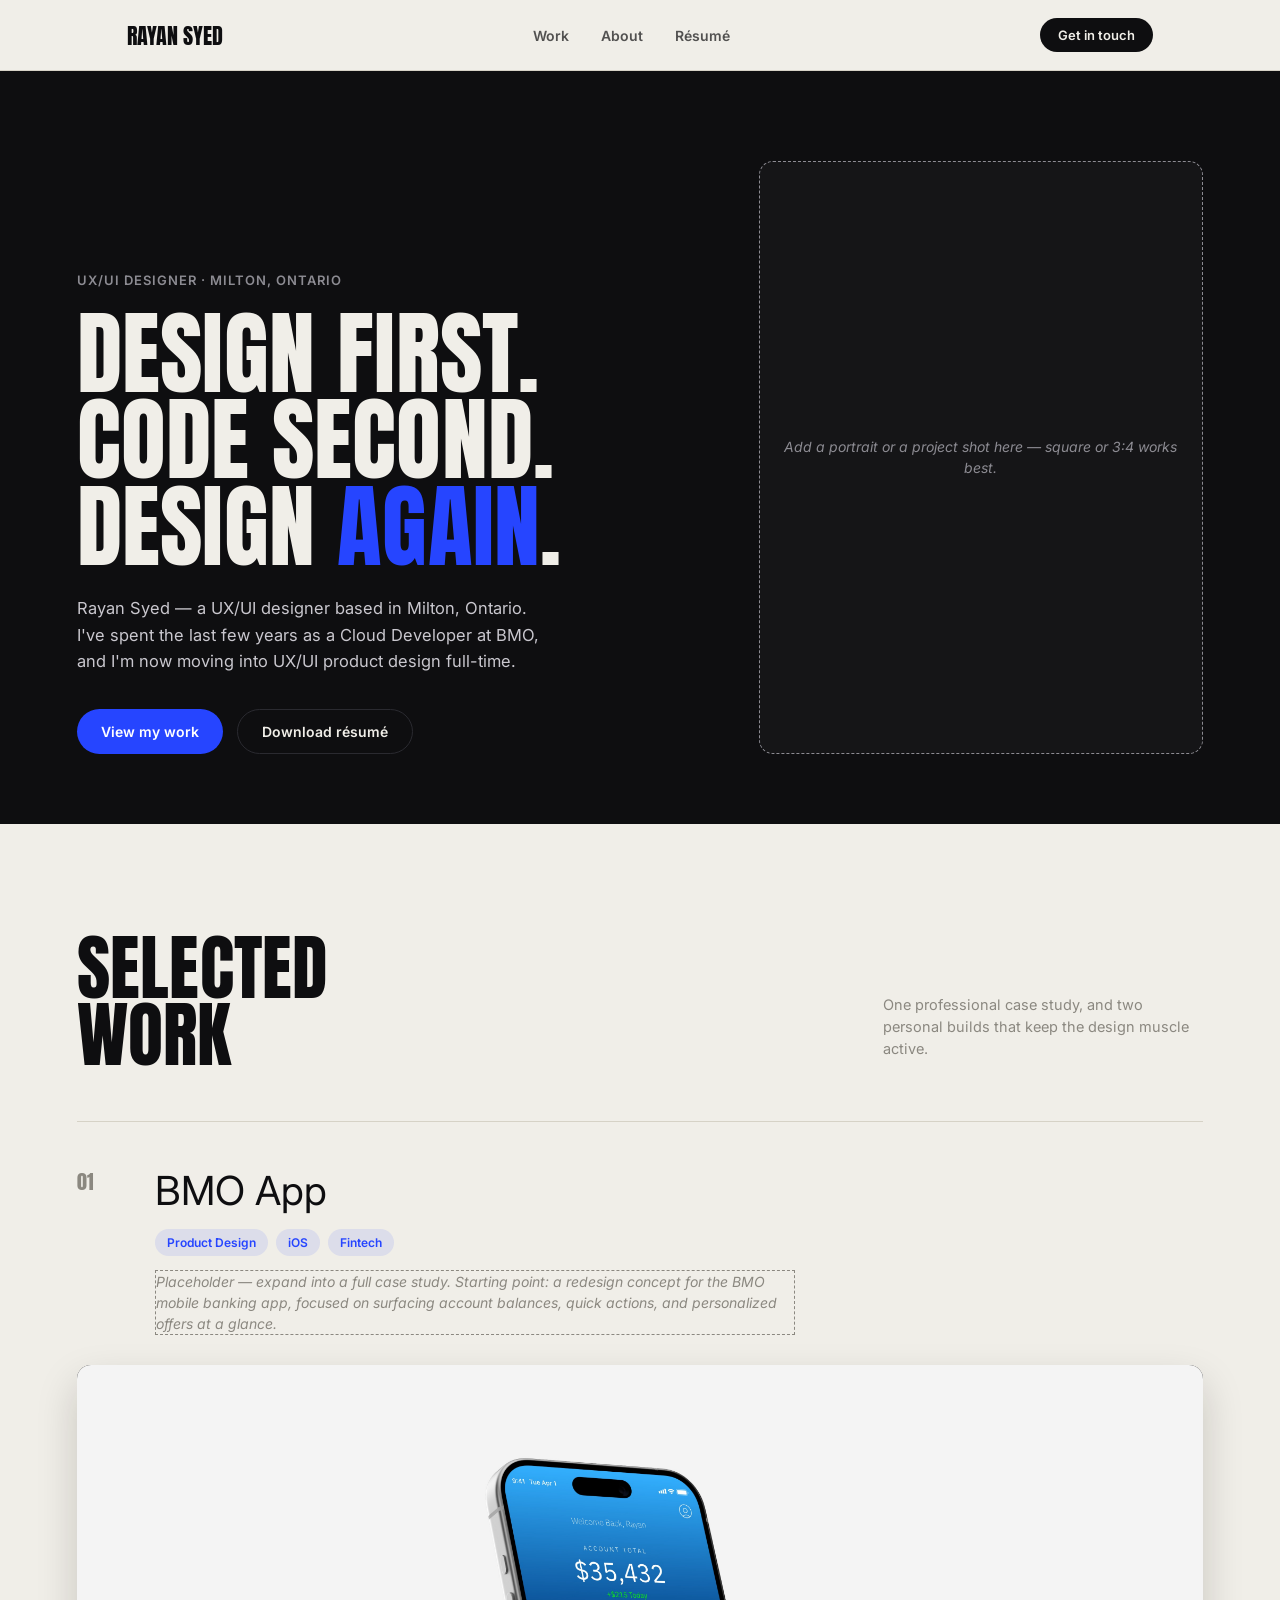
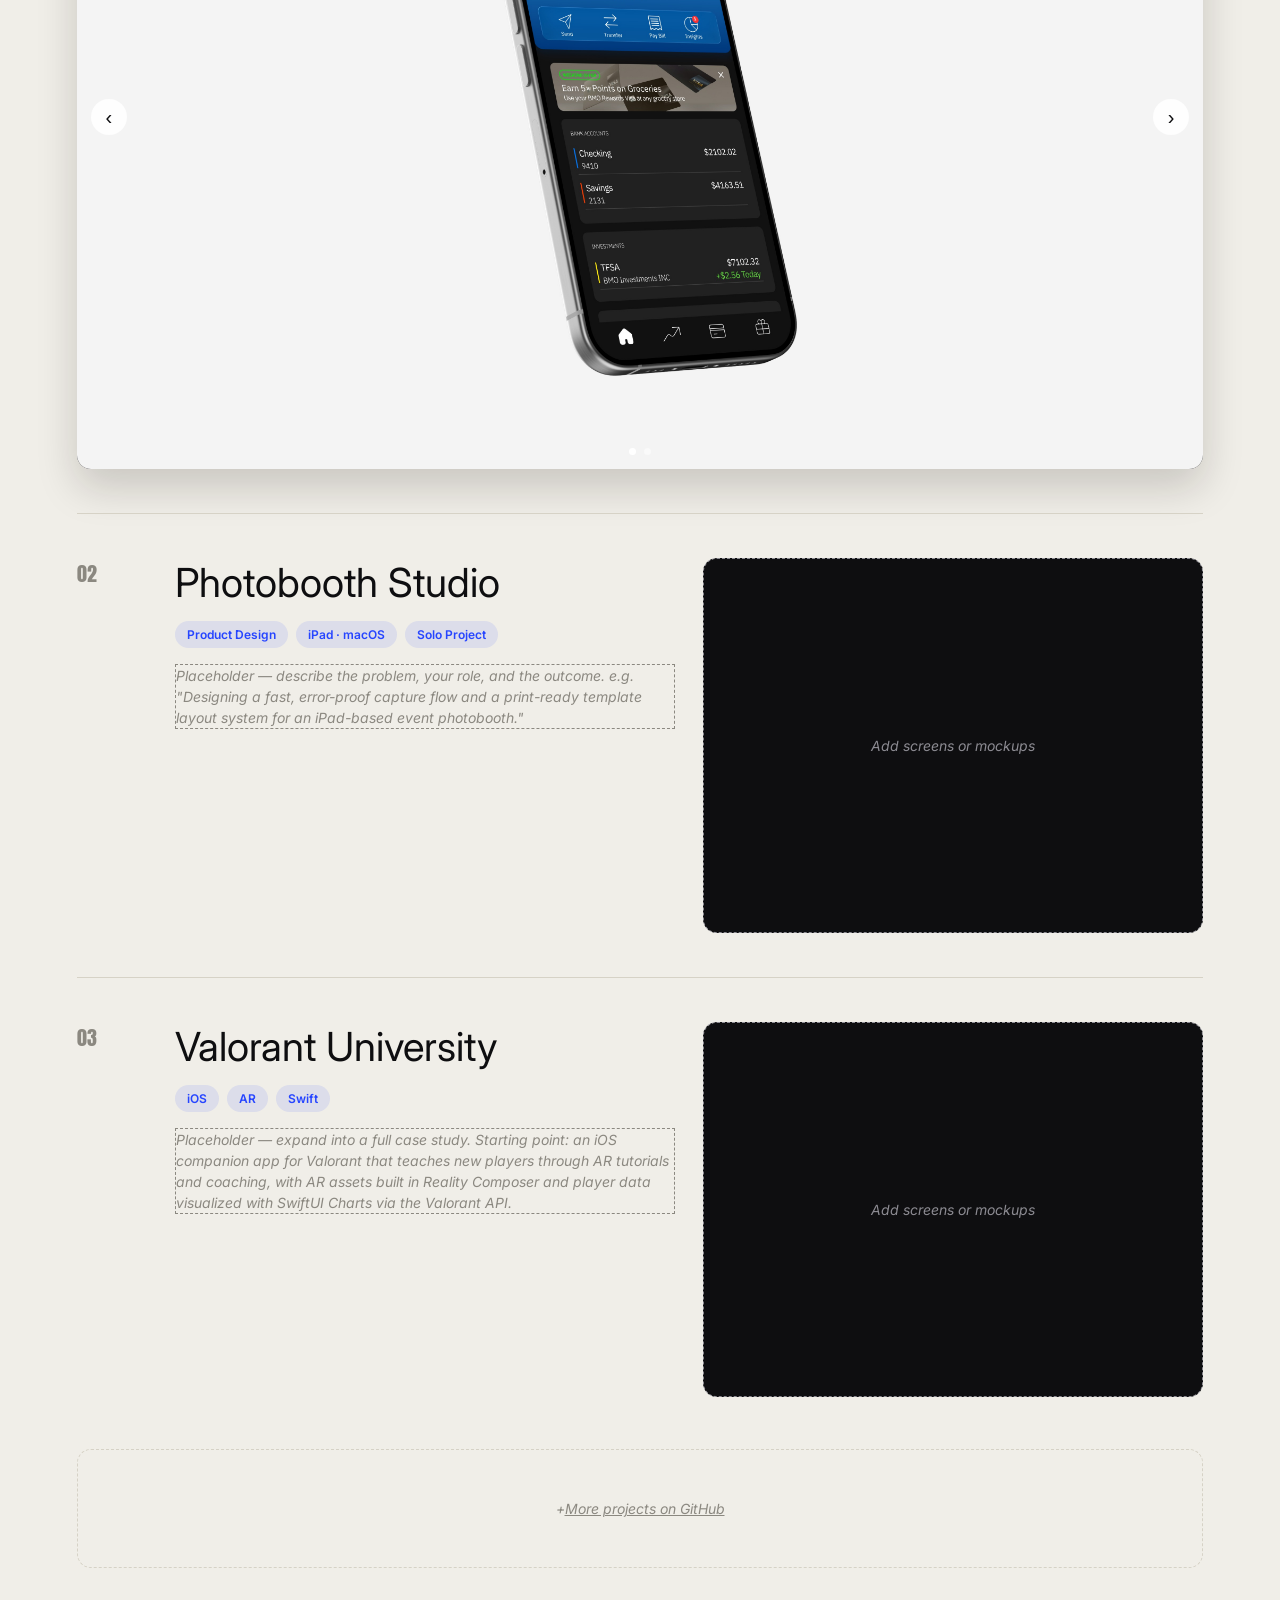
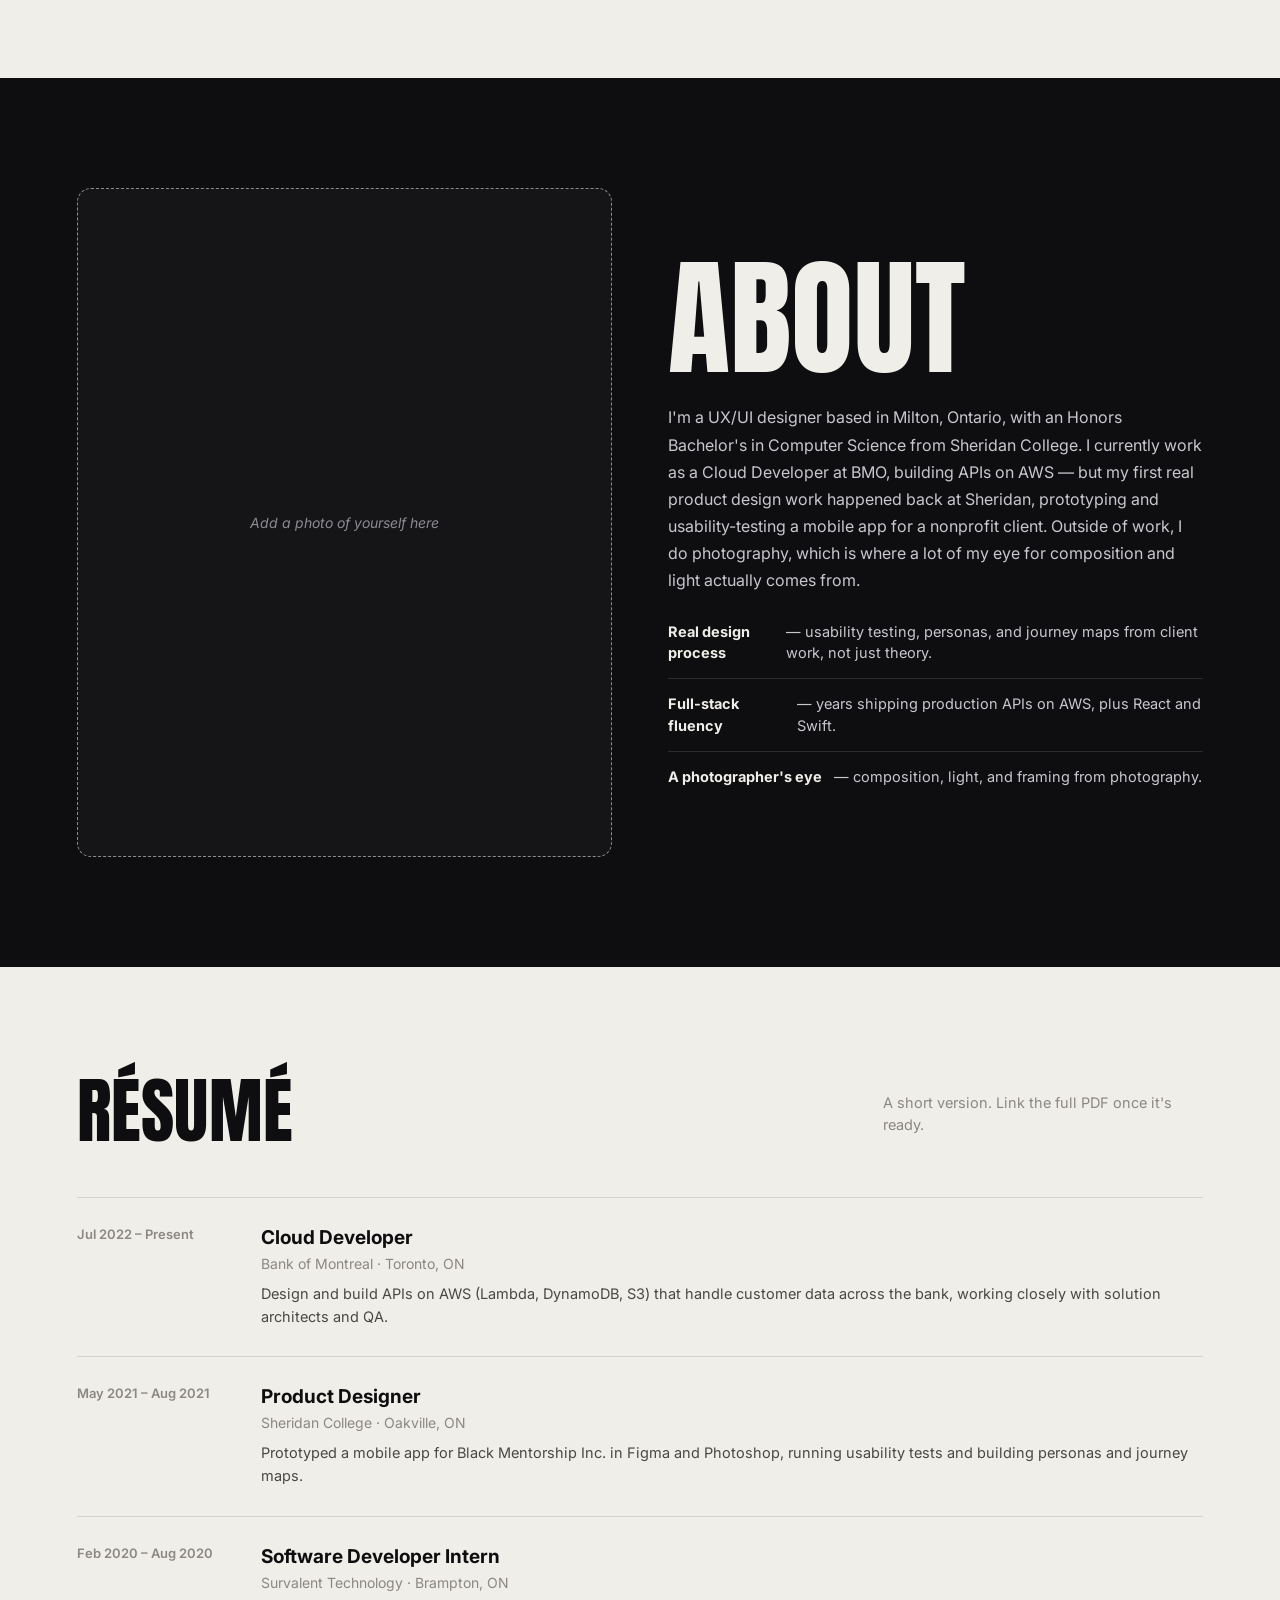
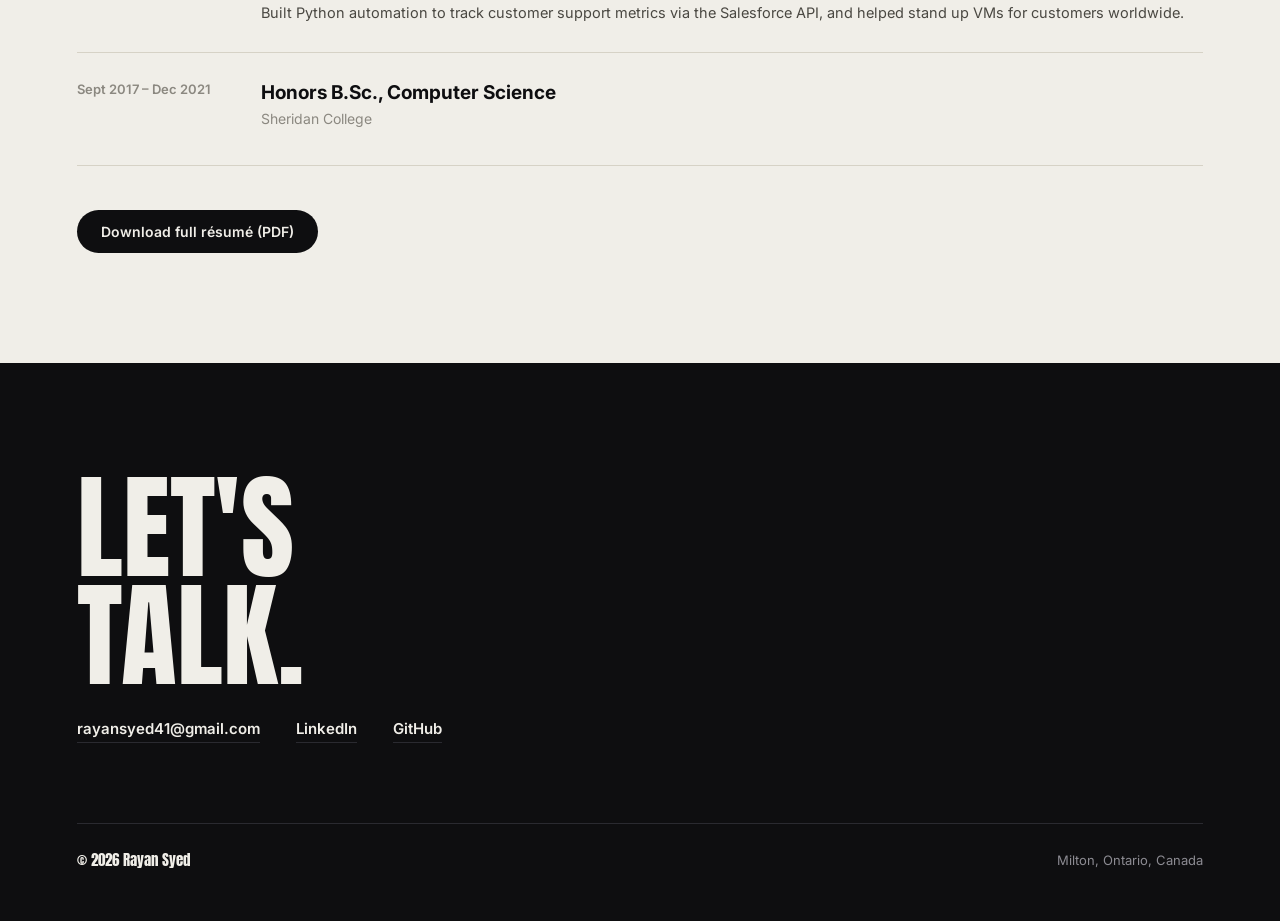
==== index.html @ cf5945e4 "Add files via upload" ====
<!DOCTYPE html>
<html lang="en">
<head>
<meta charset="UTF-8">
<meta name="viewport" content="width=device-width, initial-scale=1.0">
<title>Rayan Syed — UX/UI Designer</title>
<link rel="preconnect" href="https://fonts.googleapis.com">
<link rel="preconnect" href="https://fonts.gstatic.com" crossorigin>
<link href="https://fonts.googleapis.com/css2?family=Anton&family=Inter:wght@400;500;600;700&display=swap" rel="stylesheet">
<style>
  :root{
    --ink:#0E0E10;
    --paper:#F0EEE8;
    --paper-2:#E7E4DB;
    --accent:#2645FF;
    --accent-soft:rgba(38,69,255,0.10);
    --muted:#8B8880;
    --muted-on-ink:#8C8B92;
    --line:#D6D2C6;
    --line-on-ink:#2A2A30;
    --radius:14px;
  }
  *{box-sizing:border-box;}
  html{scroll-behavior:smooth;}
  body{
    margin:0;
    background:var(--paper);
    color:var(--ink);
    font-family:'Inter',-apple-system,'Segoe UI',sans-serif;
    -webkit-font-smoothing:antialiased;
  }
  h1,h2,h3{
    font-family:'Anton', 'Inter', sans-serif;
    font-weight:400;
    text-transform:uppercase;
    letter-spacing:0.2px;
    margin:0;
    line-height:0.94;
  }
  p{margin:0;}
  a{color:inherit;text-decoration:none;}
  section{padding:0 6vw;}
  .wrap{max-width:1180px;margin:0 auto;}

  /* ---------- placeholder styling ---------- */
  .ph{
    border:1.5px dashed var(--muted);
    color:var(--muted);
    font-style:italic;
    font-size:14px;
    line-height:1.5;
  }
  .ph-box{
    border-radius:8px;
    padding:16px 18px;
    background:rgba(0,0,0,0.02);
  }
  .on-ink.ph{border-color:var(--muted-on-ink);color:var(--muted-on-ink);}
  .on-ink.ph-box{background:rgba(255,255,255,0.03);}

  /* ---------- nav ---------- */
  header{
    position:sticky;top:0;z-index:50;
    background:rgba(240,238,232,0.86);
    backdrop-filter:blur(10px);
    border-bottom:1px solid var(--line);
  }
  nav{
    display:flex;align-items:center;justify-content:space-between;
    padding:18px 6vw;
    max-width:1180px;margin:0 auto;
  }
  .mark{font-family:'Anton',sans-serif;font-size:22px;text-transform:uppercase;}
  .nav-links{display:flex;gap:32px;align-items:center;font-size:14px;font-weight:600;}
  .nav-links a{opacity:0.7;transition:opacity .15s;}
  .nav-links a:hover{opacity:1;}
  .nav-cta{
    background:var(--ink);color:var(--paper);
    padding:9px 18px;border-radius:100px;
    font-size:13px;font-weight:600;
  }
  .burger{display:none;background:none;border:none;cursor:pointer;padding:4px;}
  .burger span{display:block;width:22px;height:2px;background:var(--ink);margin:5px 0;}

  /* ---------- hero ---------- */
  .hero{
    background:var(--ink);color:var(--paper);
    padding:90px 6vw 70px;
    position:relative;overflow:hidden;
  }
  .hero .wrap{display:grid;grid-template-columns:1.3fr 0.9fr;gap:40px;align-items:end;}
  .kicker{
    font-size:13px;font-weight:600;letter-spacing:1px;
    color:var(--muted-on-ink);margin-bottom:22px;
    font-family:'Inter',monospace;
  }
  .hero h1{
    font-size:clamp(44px, 7.2vw, 104px);
    color:var(--paper);
  }
  .hero h1 em{font-style:normal;color:var(--accent);}
  .hero-copy{
    max-width:480px;margin-top:26px;
    font-size:16.5px;line-height:1.6;color:#C9C7CE;
  }
  .hero-actions{display:flex;gap:14px;margin-top:34px;flex-wrap:wrap;}
  .btn{
    padding:13px 24px;border-radius:100px;font-size:14px;font-weight:600;
    display:inline-flex;align-items:center;gap:8px;
  }
  .btn-primary{background:var(--accent);color:#fff;}
  .btn-ghost{border:1px solid var(--line-on-ink);color:var(--paper);}
  .hero-visual{
    aspect-ratio:3/4;
    border-radius:var(--radius);
    transform:rotate(3deg);
    display:flex;align-items:center;justify-content:center;
    text-align:center;padding:24px;
  }

  /* ---------- section titles ---------- */
  .section-head{
    display:flex;justify-content:space-between;align-items:flex-end;
    gap:24px;margin-bottom:52px;flex-wrap:wrap;
  }
  .section-head h2{font-size:clamp(38px,6vw,72px);}
  .section-head p{max-width:320px;font-size:14.5px;color:var(--muted);line-height:1.55;padding-bottom:8px;}

  /* ---------- work ---------- */
  .work{padding-top:110px;padding-bottom:110px;}
  .project{
    display:grid;grid-template-columns:70px 1fr 1fr;gap:28px;
    padding:44px 0;border-top:1px solid var(--line);
  }
  .project:last-of-type{border-bottom:1px solid var(--line);}
  .project-num{font-family:'Anton',sans-serif;font-size:20px;color:var(--muted);}
  .project-title{font-size:clamp(26px,3.4vw,40px);margin-bottom:14px;}
  .project-desc{font-size:14.5px;line-height:1.6;color:#4A4842;margin-bottom:16px;}
  .tags{display:flex;gap:8px;flex-wrap:wrap;}
  .tag{
    font-size:12px;font-weight:600;padding:6px 12px;border-radius:100px;
    background:var(--accent-soft);color:var(--accent);
  }
  .project-visual{
    border-radius:var(--radius);aspect-ratio:4/3;
    display:flex;align-items:center;justify-content:center;text-align:center;padding:20px;
  }
  .ghost-project{
    display:flex;align-items:center;justify-content:center;
    border:1.5px dashed var(--line);border-radius:var(--radius);
    padding:50px 20px;margin-top:8px;color:var(--muted);font-size:14px;font-style:italic;
  }
  .project-featured{
    padding:44px 0;border-top:1px solid var(--line);
  }
  .project-featured .project-head{
    display:flex;gap:28px;align-items:flex-start;margin-bottom:30px;
  }
  .project-featured .project-num{width:50px;flex-shrink:0;}
  .carousel{
    position:relative;border-radius:var(--radius);overflow:hidden;
    aspect-ratio:16/10;background:var(--ink);
    box-shadow:0 18px 40px rgba(20,18,10,0.18);
  }
  .carousel-track{display:flex;height:100%;transition:transform .45s ease;}
  .carousel-track img{width:100%;height:100%;object-fit:cover;flex-shrink:0;display:block;}
  .carousel-btn{
    position:absolute;top:50%;transform:translateY(-50%);
    width:36px;height:36px;border-radius:50%;border:none;
    background:rgba(255,255,255,0.88);color:var(--ink);
    font-size:20px;line-height:1;cursor:pointer;
    display:flex;align-items:center;justify-content:center;
    transition:background .15s;
  }
  .carousel-btn:hover{background:#fff;}
  .carousel-btn.prev{left:14px;}
  .carousel-btn.next{right:14px;}
  .carousel-dots{
    position:absolute;bottom:14px;left:0;right:0;
    display:flex;justify-content:center;gap:8px;
  }
  .dot{width:7px;height:7px;border-radius:50%;background:rgba(255,255,255,0.5);border:none;padding:0;cursor:pointer;}
  .dot.active{background:#fff;}

  /* ---------- about ---------- */
  .about{background:var(--ink);color:var(--paper);padding:110px 6vw;}
  .about .wrap{display:grid;grid-template-columns:1fr 1fr;gap:56px;align-items:center;}
  .about h2{font-size:clamp(56px,10vw,150px);color:var(--paper);margin-bottom:26px;}
  .about-copy{font-size:16px;line-height:1.7;color:#C9C7CE;margin-bottom:26px;}
  .about-photo{
    aspect-ratio:4/5;border-radius:var(--radius);
    transform:rotate(-3deg);
    display:flex;align-items:center;justify-content:center;text-align:center;padding:24px;
  }
  .brings{list-style:none;margin:0;padding:0;display:flex;flex-direction:column;gap:14px;}
  .brings li{
    display:flex;gap:12px;font-size:14.5px;color:#C9C7CE;line-height:1.5;
    border-top:1px solid var(--line-on-ink);padding-top:14px;
  }
  .brings li:first-child{border-top:none;padding-top:0;}
  .brings b{color:var(--paper);}

  /* ---------- resume ---------- */
  .resume{padding-top:110px;padding-bottom:110px;}
  .timeline{display:flex;flex-direction:column;}
  .t-row{
    display:grid;grid-template-columns:160px 1fr;gap:24px;
    padding:28px 0;border-top:1px solid var(--line);
  }
  .t-row:last-child{border-bottom:1px solid var(--line);}
  .t-date{font-size:13px;font-weight:600;color:var(--muted);font-family:'Inter',monospace;}
  .t-role{font-size:19px;font-weight:700;margin-bottom:6px;}
  .t-org{font-size:14px;color:var(--muted);margin-bottom:10px;}
  .resume-actions{margin-top:44px;}

  /* ---------- contact / footer ---------- */
  .contact{background:var(--ink);color:var(--paper);padding:110px 6vw 50px;}
  .contact h2{
    font-size:clamp(46px,9vw,130px);color:var(--paper);margin-bottom:30px;
  }
  .contact-links{display:flex;gap:36px;flex-wrap:wrap;margin-bottom:80px;}
  .contact-links a{
    font-size:15px;font-weight:600;color:var(--paper);
    border-bottom:1px solid var(--line-on-ink);padding-bottom:4px;
  }
  .foot-row{
    display:flex;justify-content:space-between;align-items:center;
    border-top:1px solid var(--line-on-ink);padding-top:24px;
    font-size:13px;color:var(--muted-on-ink);flex-wrap:wrap;gap:10px;
  }
  .stamp{font-family:'Anton',sans-serif;font-size:15px;color:var(--paper);}

  /* ---------- reveal ---------- */
  .reveal{opacity:0;transform:translateY(18px);transition:opacity .6s ease, transform .6s ease;}
  .reveal.in{opacity:1;transform:translateY(0);}

  @media (max-width:860px){
    .nav-links{display:none;}
    .burger{display:block;}
    .hero .wrap, .about .wrap{grid-template-columns:1fr;}
    .hero-visual, .about-photo{order:-1;transform:rotate(0);margin-bottom:10px;}
    .project{grid-template-columns:1fr;}
    .project-num{order:-1;}
    .project-visual{order:-1;}
    .project-featured .project-head{flex-direction:column;gap:12px;}
    .t-row{grid-template-columns:1fr;gap:6px;}
  }
</style>
</head>
<body>

<header>
  <nav>
    <div class="mark">Rayan Syed</div>
    <div class="nav-links">
      <a href="#work">Work</a>
      <a href="#about">About</a>
      <a href="#resume">Résumé</a>
    </div>
    <a href="#contact" class="nav-cta">Get in touch</a>
    <button class="burger" aria-label="Menu"><span></span><span></span><span></span></button>
  </nav>
</header>

<section class="hero">
  <div class="wrap">
    <div>
      <div class="kicker">UX/UI DESIGNER · MILTON, ONTARIO</div>
      <h1 class="reveal">DESIGN FIRST.<br>CODE SECOND.<br>DESIGN <em>AGAIN</em>.</h1>
      <p class="hero-copy reveal">Rayan Syed — a UX/UI designer based in Milton, Ontario. I've spent the last few years as a Cloud Developer at BMO, and I'm now moving into UX/UI product design full-time.</p>
      <div class="hero-actions reveal">
        <a href="#work" class="btn btn-primary">View my work</a>
        <a href="resume.pdf" class="btn btn-ghost">Download résumé</a>
      </div>
    </div>
    <div class="hero-visual ph on-ink ph-box reveal">Add a portrait or a project shot here — square or 3:4 works best.</div>
  </div>
</section>

<section class="work" id="work">
  <div class="wrap">
    <div class="section-head reveal">
      <h2>Selected<br>work</h2>
      <p>One professional case study, and two personal builds that keep the design muscle active.</p>
    </div>

    <div class="project-featured reveal">
      <div class="project-head">
        <div class="project-num">01</div>
        <div>
          <div class="project-title">BMO App</div>
          <div class="tags" style="margin-bottom:14px;">
            <span class="tag">Product Design</span><span class="tag">iOS</span><span class="tag">Fintech</span>
          </div>
          <p class="ph" style="max-width:640px;">Placeholder — expand into a full case study. Starting point: a redesign concept for the BMO mobile banking app, focused on surfacing account balances, quick actions, and personalized offers at a glance.</p>
        </div>
      </div>
      <div class="carousel">
        <div class="carousel-track">
          <img src="[data-uri]" alt="BMO app home screen mockup showing account total and quick actions">
          <img src="[data-uri]" alt="Close-up of the BMO app welcome and account total screen">
        </div>
        <button class="carousel-btn prev" aria-label="Previous slide">&#8249;</button>
        <button class="carousel-btn next" aria-label="Next slide">&#8250;</button>
        <div class="carousel-dots">
          <button class="dot active" aria-label="Slide 1"></button>
          <button class="dot" aria-label="Slide 2"></button>
        </div>
      </div>
    </div>

    <div class="project reveal">
      <div class="project-num">02</div>
      <div>
        <div class="project-title">Photobooth Studio</div>
        <div class="tags" style="margin-bottom:16px;">
          <span class="tag">Product Design</span><span class="tag">iPad · macOS</span><span class="tag">Solo Project</span>
        </div>
        <p class="ph">Placeholder — describe the problem, your role, and the outcome. e.g. "Designing a fast, error-proof capture flow and a print-ready template layout system for an iPad-based event photobooth."</p>
      </div>
      <div class="project-visual ph on-ink" style="background:var(--ink);color:var(--muted-on-ink);">Add screens or mockups</div>
    </div>

    <div class="project reveal">
      <div class="project-num">03</div>
      <div>
        <div class="project-title">Valorant University</div>
        <div class="tags" style="margin-bottom:16px;">
          <span class="tag">iOS</span><span class="tag">AR</span><span class="tag">Swift</span>
        </div>
        <p class="ph">Placeholder — expand into a full case study. Starting point: an iOS companion app for Valorant that teaches new players through AR tutorials and coaching, with AR assets built in Reality Composer and player data visualized with SwiftUI Charts via the Valorant API.</p>
      </div>
      <div class="project-visual ph on-ink" style="background:var(--ink);color:var(--muted-on-ink);">Add screens or mockups</div>
    </div>

    <div class="ghost-project reveal">+ <a href="https://github.com/rayansyed" style="color:inherit;text-decoration:underline;">More projects on GitHub</a></div>
  </div>
</section>

<section class="about" id="about">
  <div class="wrap">
    <div class="about-photo ph on-ink ph-box reveal">Add a photo of yourself here</div>
    <div class="reveal">
      <h2>About</h2>
      <p class="about-copy">I'm a UX/UI designer based in Milton, Ontario, with an Honors Bachelor's in Computer Science from Sheridan College. I currently work as a Cloud Developer at BMO, building APIs on AWS — but my first real product design work happened back at Sheridan, prototyping and usability-testing a mobile app for a nonprofit client. Outside of work, I do photography, which is where a lot of my eye for composition and light actually comes from.</p>
      <ul class="brings">
        <li><b>Real design process</b> — usability testing, personas, and journey maps from client work, not just theory.</li>
        <li><b>Full-stack fluency</b> — years shipping production APIs on AWS, plus React and Swift.</li>
        <li><b>A photographer's eye</b> — composition, light, and framing from photography.</li>
      </ul>
    </div>
  </div>
</section>

<section class="resume" id="resume">
  <div class="wrap">
    <div class="section-head reveal">
      <h2>Résumé</h2>
      <p>A short version. Link the full PDF once it's ready.</p>
    </div>
    <div class="timeline">
      <div class="t-row reveal">
        <div class="t-date">Jul 2022 – Present</div>
        <div>
          <div class="t-role">Cloud Developer</div>
          <div class="t-org">Bank of Montreal · Toronto, ON</div>
          <p style="font-size:14.5px;line-height:1.6;color:#4A4842;">Design and build APIs on AWS (Lambda, DynamoDB, S3) that handle customer data across the bank, working closely with solution architects and QA.</p>
        </div>
      </div>
      <div class="t-row reveal">
        <div class="t-date">May 2021 – Aug 2021</div>
        <div>
          <div class="t-role">Product Designer</div>
          <div class="t-org">Sheridan College · Oakville, ON</div>
          <p style="font-size:14.5px;line-height:1.6;color:#4A4842;">Prototyped a mobile app for Black Mentorship Inc. in Figma and Photoshop, running usability tests and building personas and journey maps.</p>
        </div>
      </div>
      <div class="t-row reveal">
        <div class="t-date">Feb 2020 – Aug 2020</div>
        <div>
          <div class="t-role">Software Developer Intern</div>
          <div class="t-org">Survalent Technology · Brampton, ON</div>
          <p style="font-size:14.5px;line-height:1.6;color:#4A4842;">Built Python automation to track customer support metrics via the Salesforce API, and helped stand up VMs for customers worldwide.</p>
        </div>
      </div>
      <div class="t-row reveal">
        <div class="t-date">Sept 2017 – Dec 2021</div>
        <div>
          <div class="t-role">Honors B.Sc., Computer Science</div>
          <div class="t-org">Sheridan College</div>
        </div>
      </div>
    </div>
    <div class="resume-actions reveal">
      <a href="#" class="btn btn-primary" style="background:var(--ink);color:var(--paper);">Download full résumé (PDF)</a>
    </div>
  </div>
</section>

<section class="contact" id="contact">
  <div class="wrap">
    <h2 class="reveal">Let's<br>talk.</h2>
    <div class="contact-links reveal">
      <a href="mailto:rayansyed41@gmail.com">rayansyed41@gmail.com</a>
      <a href="https://www.linkedin.com/in/rayansyed">LinkedIn</a>
      <a href="https://github.com/rayansyed">GitHub</a>
    </div>
    <div class="foot-row">
      <div class="stamp">© 2026 Rayan Syed</div>
      <div>Milton, Ontario, Canada</div>
    </div>
  </div>
</section>

<script>
  const burger = document.querySelector('.burger');
  const navLinks = document.querySelector('.nav-links');
  burger.addEventListener('click', () => {
    const open = navLinks.style.display === 'flex';
    navLinks.style.display = open ? 'none' : 'flex';
    navLinks.style.cssText += open ? '' : 'position:absolute;top:64px;left:0;right:0;background:var(--paper);flex-direction:column;padding:20px 6vw;border-bottom:1px solid var(--line);';
  });

  const io = new IntersectionObserver((entries) => {
    entries.forEach(e => { if (e.isIntersecting) e.target.classList.add('in'); });
  }, { threshold: 0.12 });
  document.querySelectorAll('.reveal').forEach(el => io.observe(el));

  document.querySelectorAll('.carousel').forEach((carousel) => {
    const track = carousel.querySelector('.carousel-track');
    const slides = carousel.querySelectorAll('.carousel-track img');
    const dots = carousel.querySelectorAll('.dot');
    let index = 0;
    const go = (i) => {
      index = (i + slides.length) % slides.length;
      track.style.transform = `translateX(-${index * 100}%)`;
      dots.forEach((d, di) => d.classList.toggle('active', di === index));
    };
    carousel.querySelector('.prev').addEventListener('click', () => go(index - 1));
    carousel.querySelector('.next').addEventListener('click', () => go(index + 1));
    dots.forEach((d, di) => d.addEventListener('click', () => go(di)));
  });
</script>

</body>
</html>
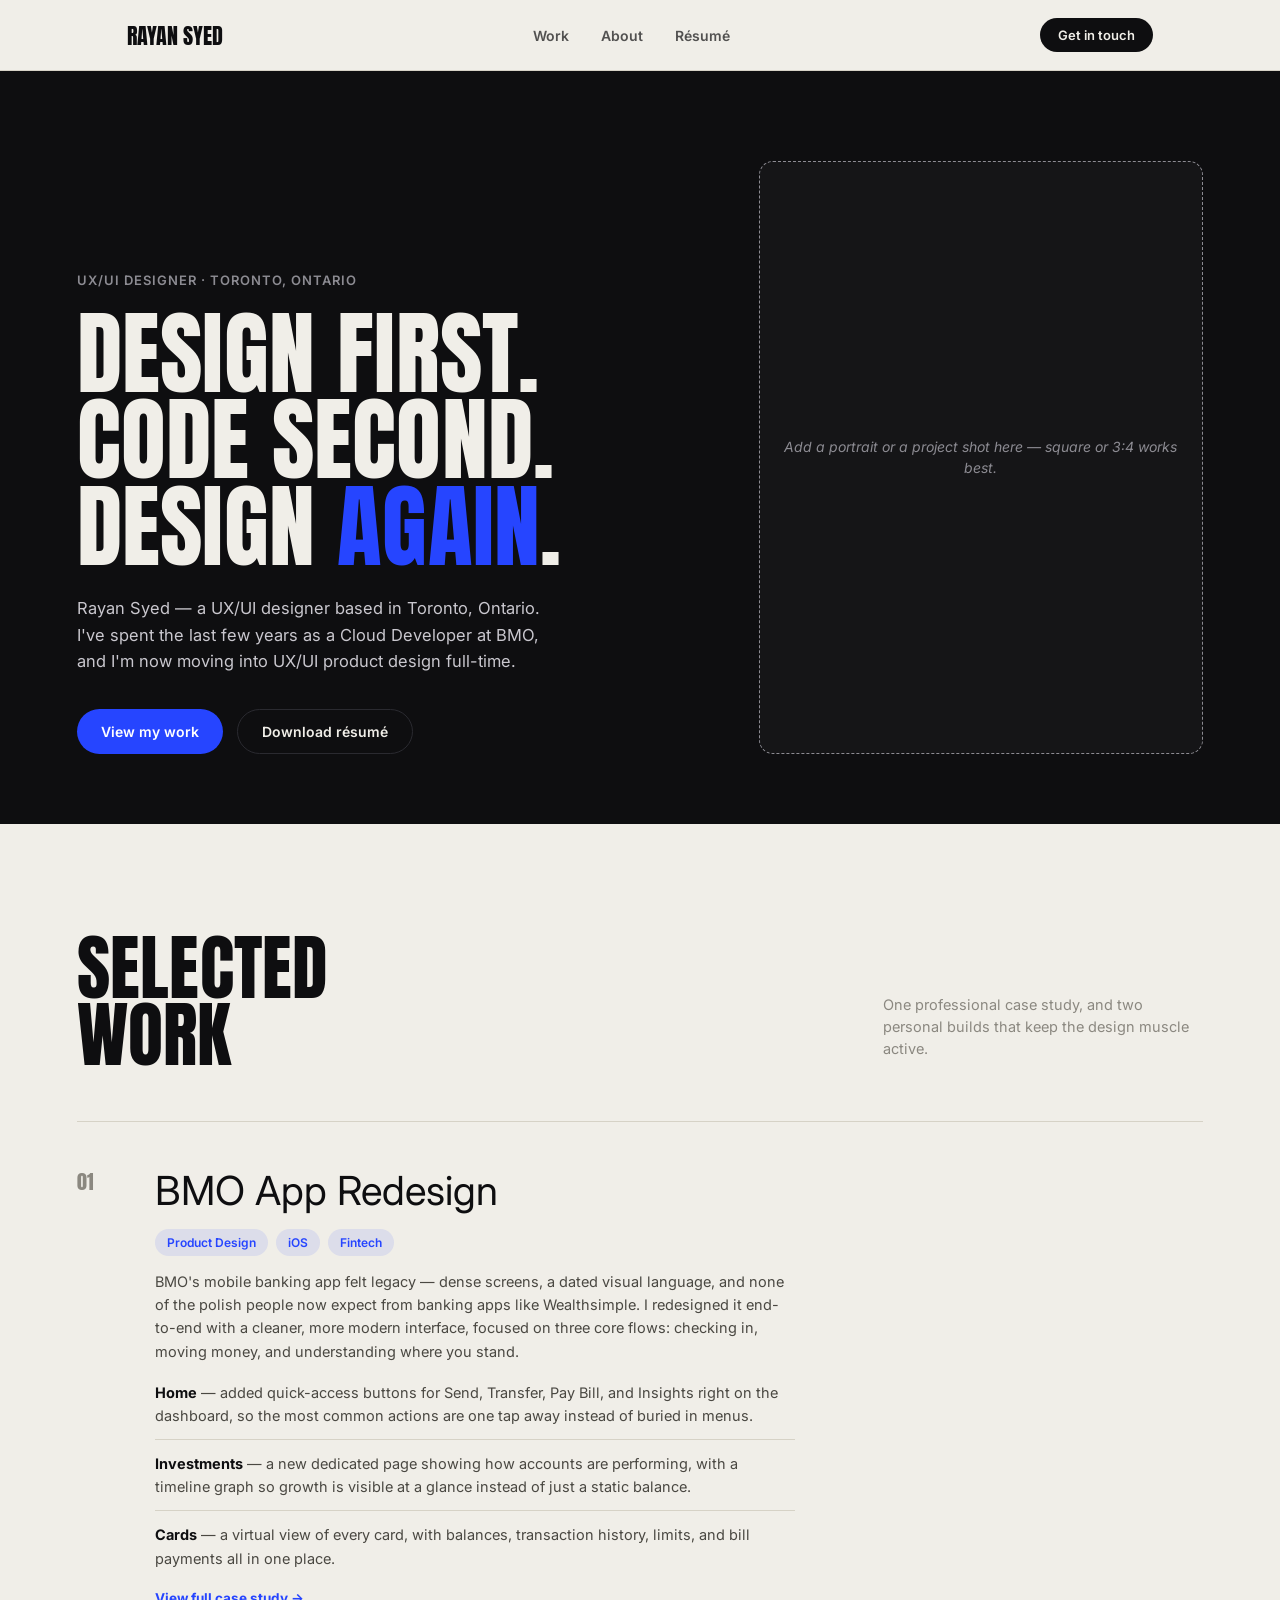
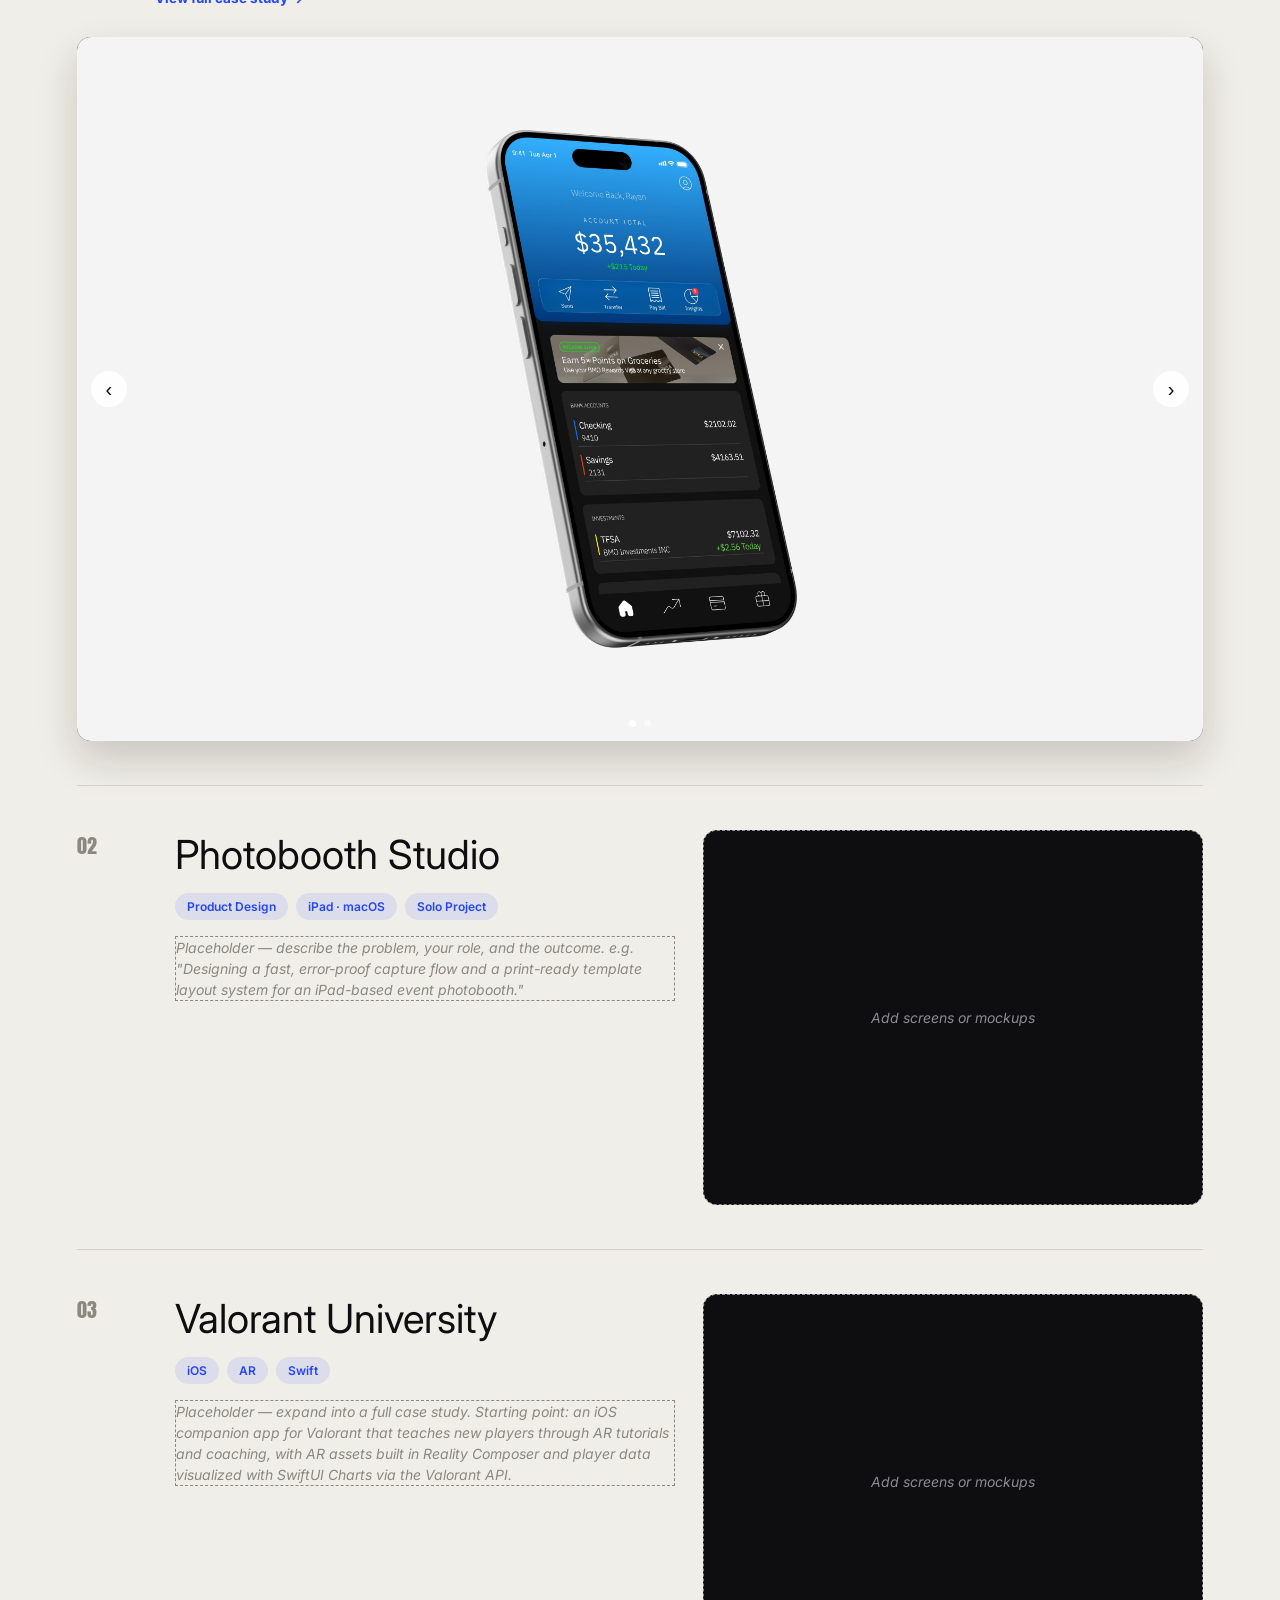
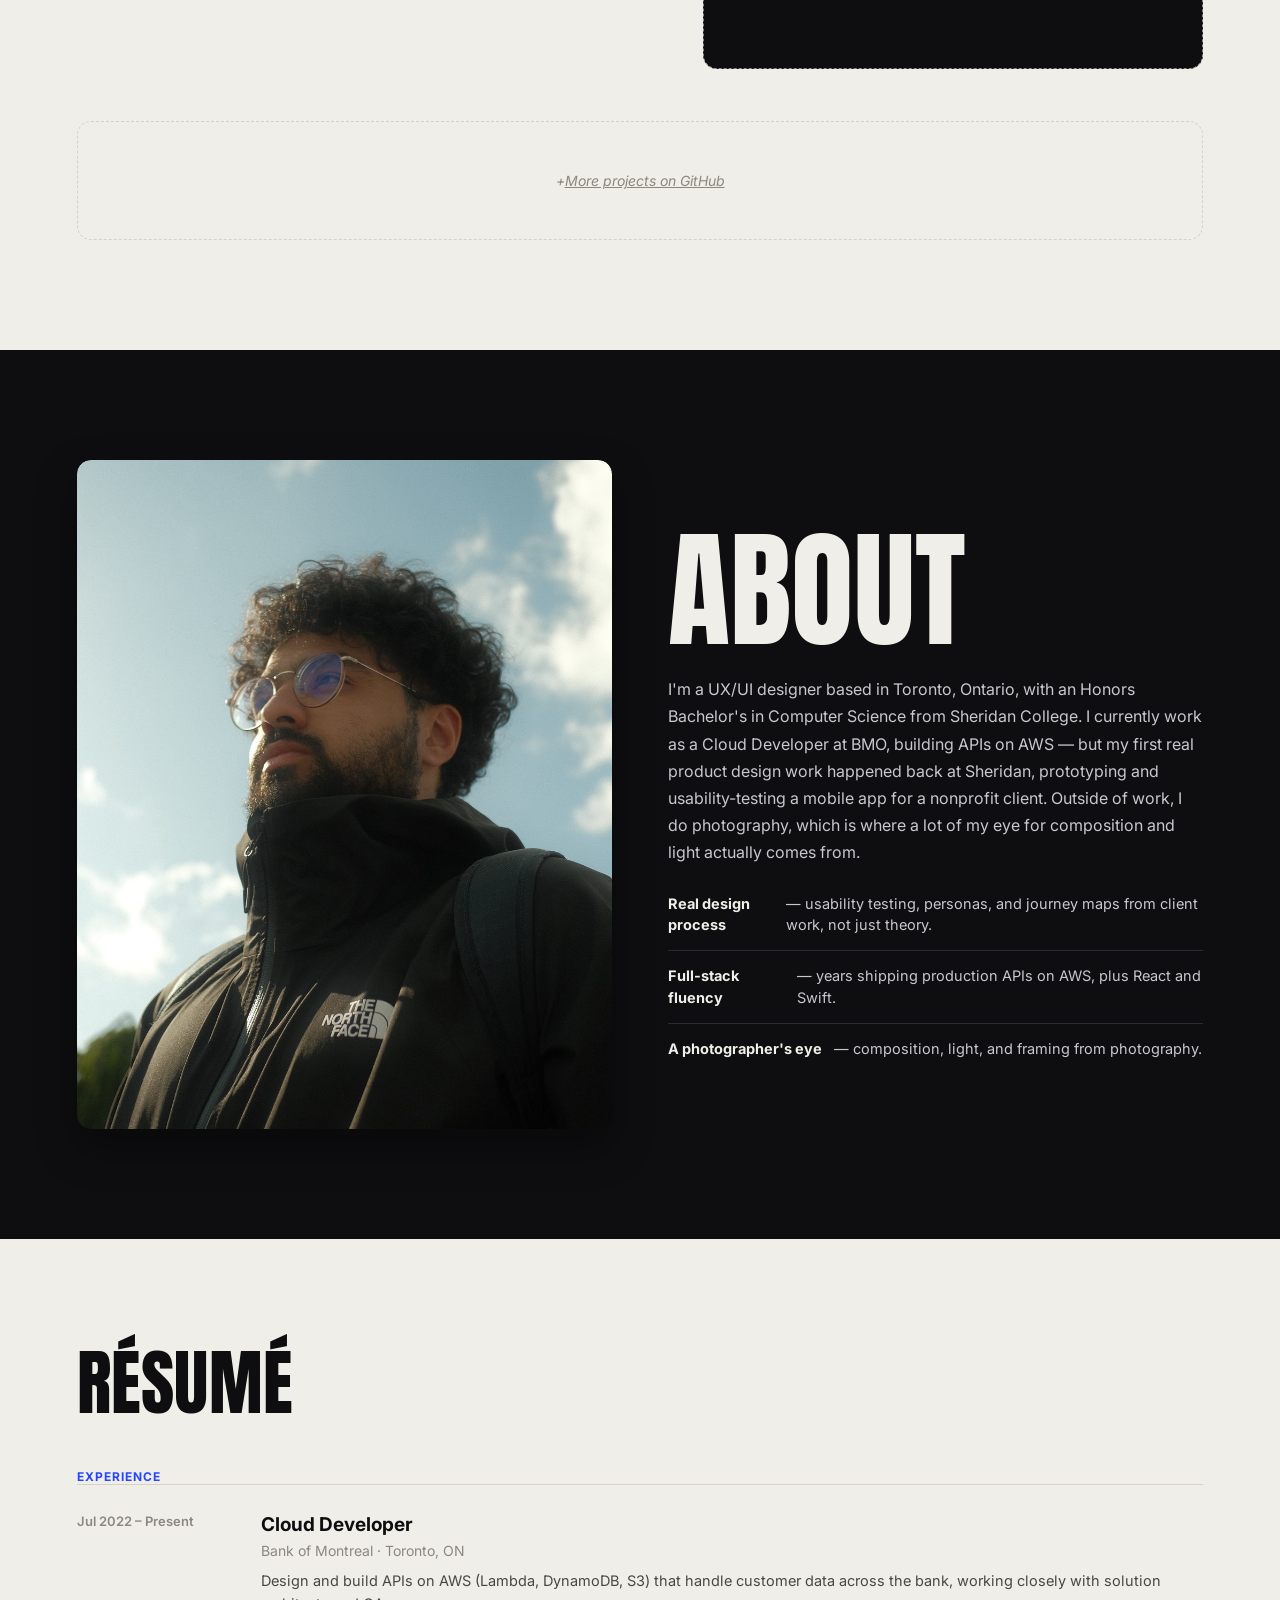
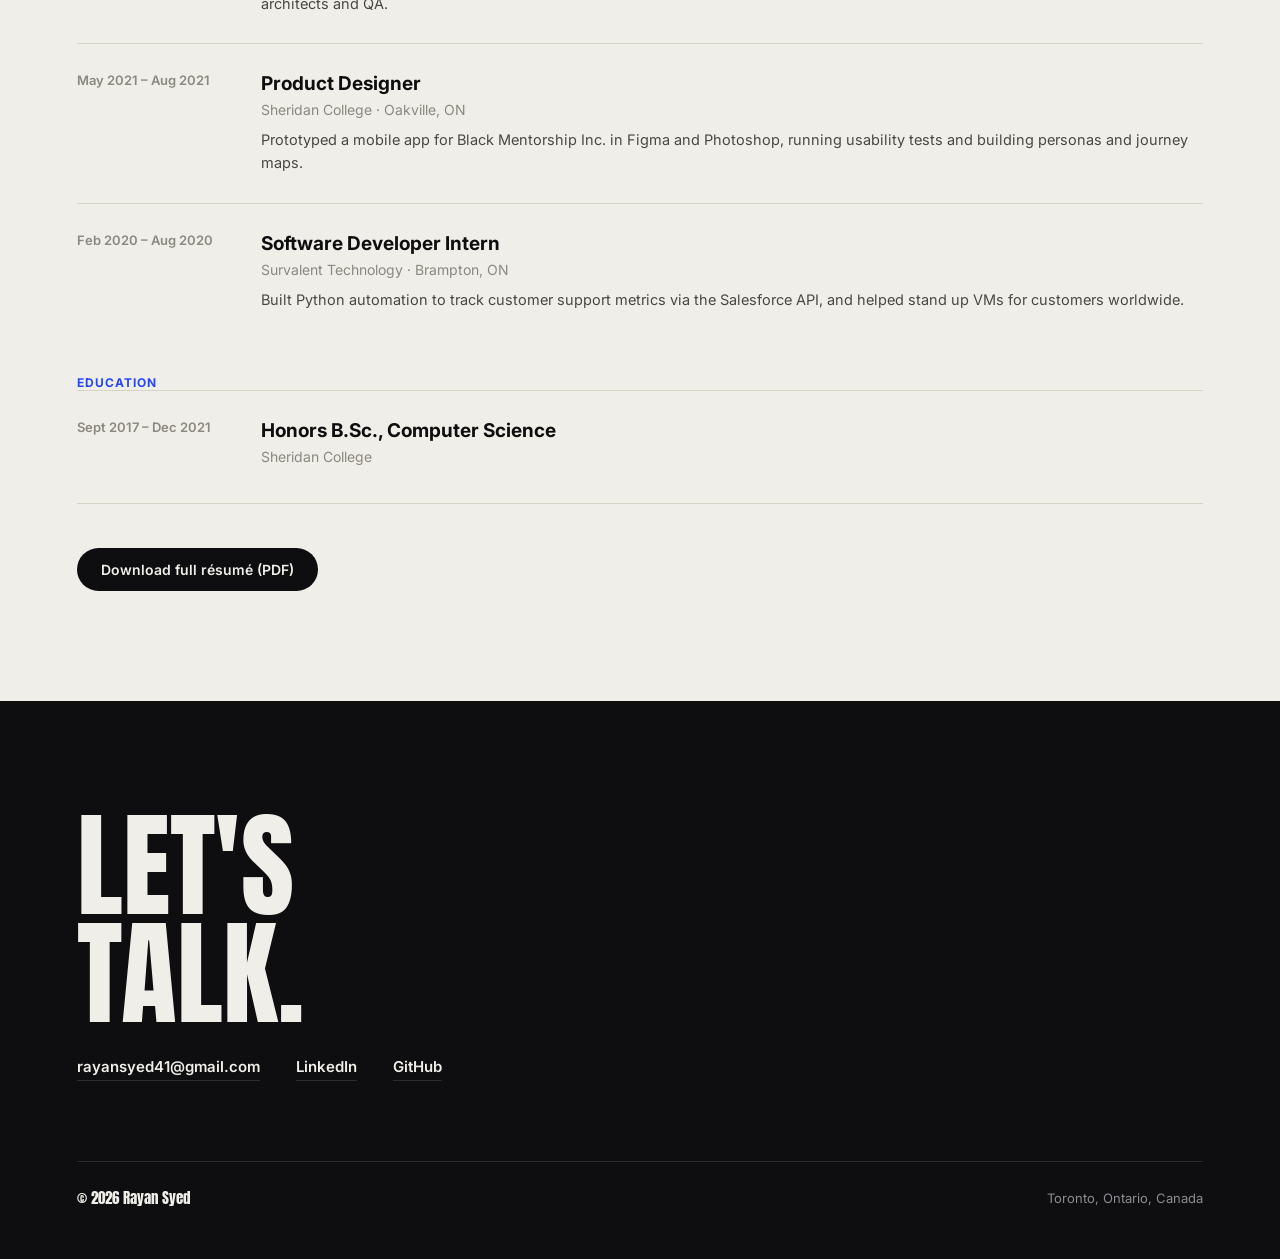
==== commit a082edad: "Add files via upload" ====
--- a/index.html
+++ b/index.html
@@ -7,245 +7,7 @@
 <link rel="preconnect" href="https://fonts.googleapis.com">
 <link rel="preconnect" href="https://fonts.gstatic.com" crossorigin>
 <link href="https://fonts.googleapis.com/css2?family=Anton&family=Inter:wght@400;500;600;700&display=swap" rel="stylesheet">
-<style>
-  :root{
-    --ink:#0E0E10;
-    --paper:#F0EEE8;
-    --paper-2:#E7E4DB;
-    --accent:#2645FF;
-    --accent-soft:rgba(38,69,255,0.10);
-    --muted:#8B8880;
-    --muted-on-ink:#8C8B92;
-    --line:#D6D2C6;
-    --line-on-ink:#2A2A30;
-    --radius:14px;
-  }
-  *{box-sizing:border-box;}
-  html{scroll-behavior:smooth;}
-  body{
-    margin:0;
-    background:var(--paper);
-    color:var(--ink);
-    font-family:'Inter',-apple-system,'Segoe UI',sans-serif;
-    -webkit-font-smoothing:antialiased;
-  }
-  h1,h2,h3{
-    font-family:'Anton', 'Inter', sans-serif;
-    font-weight:400;
-    text-transform:uppercase;
-    letter-spacing:0.2px;
-    margin:0;
-    line-height:0.94;
-  }
-  p{margin:0;}
-  a{color:inherit;text-decoration:none;}
-  section{padding:0 6vw;}
-  .wrap{max-width:1180px;margin:0 auto;}
-
-  /* ---------- placeholder styling ---------- */
-  .ph{
-    border:1.5px dashed var(--muted);
-    color:var(--muted);
-    font-style:italic;
-    font-size:14px;
-    line-height:1.5;
-  }
-  .ph-box{
-    border-radius:8px;
-    padding:16px 18px;
-    background:rgba(0,0,0,0.02);
-  }
-  .on-ink.ph{border-color:var(--muted-on-ink);color:var(--muted-on-ink);}
-  .on-ink.ph-box{background:rgba(255,255,255,0.03);}
-
-  /* ---------- nav ---------- */
-  header{
-    position:sticky;top:0;z-index:50;
-    background:rgba(240,238,232,0.86);
-    backdrop-filter:blur(10px);
-    border-bottom:1px solid var(--line);
-  }
-  nav{
-    display:flex;align-items:center;justify-content:space-between;
-    padding:18px 6vw;
-    max-width:1180px;margin:0 auto;
-  }
-  .mark{font-family:'Anton',sans-serif;font-size:22px;text-transform:uppercase;}
-  .nav-links{display:flex;gap:32px;align-items:center;font-size:14px;font-weight:600;}
-  .nav-links a{opacity:0.7;transition:opacity .15s;}
-  .nav-links a:hover{opacity:1;}
-  .nav-cta{
-    background:var(--ink);color:var(--paper);
-    padding:9px 18px;border-radius:100px;
-    font-size:13px;font-weight:600;
-  }
-  .burger{display:none;background:none;border:none;cursor:pointer;padding:4px;}
-  .burger span{display:block;width:22px;height:2px;background:var(--ink);margin:5px 0;}
-
-  /* ---------- hero ---------- */
-  .hero{
-    background:var(--ink);color:var(--paper);
-    padding:90px 6vw 70px;
-    position:relative;overflow:hidden;
-  }
-  .hero .wrap{display:grid;grid-template-columns:1.3fr 0.9fr;gap:40px;align-items:end;}
-  .kicker{
-    font-size:13px;font-weight:600;letter-spacing:1px;
-    color:var(--muted-on-ink);margin-bottom:22px;
-    font-family:'Inter',monospace;
-  }
-  .hero h1{
-    font-size:clamp(44px, 7.2vw, 104px);
-    color:var(--paper);
-  }
-  .hero h1 em{font-style:normal;color:var(--accent);}
-  .hero-copy{
-    max-width:480px;margin-top:26px;
-    font-size:16.5px;line-height:1.6;color:#C9C7CE;
-  }
-  .hero-actions{display:flex;gap:14px;margin-top:34px;flex-wrap:wrap;}
-  .btn{
-    padding:13px 24px;border-radius:100px;font-size:14px;font-weight:600;
-    display:inline-flex;align-items:center;gap:8px;
-  }
-  .btn-primary{background:var(--accent);color:#fff;}
-  .btn-ghost{border:1px solid var(--line-on-ink);color:var(--paper);}
-  .hero-visual{
-    aspect-ratio:3/4;
-    border-radius:var(--radius);
-    transform:rotate(3deg);
-    display:flex;align-items:center;justify-content:center;
-    text-align:center;padding:24px;
-  }
-
-  /* ---------- section titles ---------- */
-  .section-head{
-    display:flex;justify-content:space-between;align-items:flex-end;
-    gap:24px;margin-bottom:52px;flex-wrap:wrap;
-  }
-  .section-head h2{font-size:clamp(38px,6vw,72px);}
-  .section-head p{max-width:320px;font-size:14.5px;color:var(--muted);line-height:1.55;padding-bottom:8px;}
-
-  /* ---------- work ---------- */
-  .work{padding-top:110px;padding-bottom:110px;}
-  .project{
-    display:grid;grid-template-columns:70px 1fr 1fr;gap:28px;
-    padding:44px 0;border-top:1px solid var(--line);
-  }
-  .project:last-of-type{border-bottom:1px solid var(--line);}
-  .project-num{font-family:'Anton',sans-serif;font-size:20px;color:var(--muted);}
-  .project-title{font-size:clamp(26px,3.4vw,40px);margin-bottom:14px;}
-  .project-desc{font-size:14.5px;line-height:1.6;color:#4A4842;margin-bottom:16px;}
-  .tags{display:flex;gap:8px;flex-wrap:wrap;}
-  .tag{
-    font-size:12px;font-weight:600;padding:6px 12px;border-radius:100px;
-    background:var(--accent-soft);color:var(--accent);
-  }
-  .project-visual{
-    border-radius:var(--radius);aspect-ratio:4/3;
-    display:flex;align-items:center;justify-content:center;text-align:center;padding:20px;
-  }
-  .ghost-project{
-    display:flex;align-items:center;justify-content:center;
-    border:1.5px dashed var(--line);border-radius:var(--radius);
-    padding:50px 20px;margin-top:8px;color:var(--muted);font-size:14px;font-style:italic;
-  }
-  .project-featured{
-    padding:44px 0;border-top:1px solid var(--line);
-  }
-  .project-featured .project-head{
-    display:flex;gap:28px;align-items:flex-start;margin-bottom:30px;
-  }
-  .project-featured .project-num{width:50px;flex-shrink:0;}
-  .carousel{
-    position:relative;border-radius:var(--radius);overflow:hidden;
-    aspect-ratio:16/10;background:var(--ink);
-    box-shadow:0 18px 40px rgba(20,18,10,0.18);
-  }
-  .carousel-track{display:flex;height:100%;transition:transform .45s ease;}
-  .carousel-track img{width:100%;height:100%;object-fit:cover;flex-shrink:0;display:block;}
-  .carousel-btn{
-    position:absolute;top:50%;transform:translateY(-50%);
-    width:36px;height:36px;border-radius:50%;border:none;
-    background:rgba(255,255,255,0.88);color:var(--ink);
-    font-size:20px;line-height:1;cursor:pointer;
-    display:flex;align-items:center;justify-content:center;
-    transition:background .15s;
-  }
-  .carousel-btn:hover{background:#fff;}
-  .carousel-btn.prev{left:14px;}
-  .carousel-btn.next{right:14px;}
-  .carousel-dots{
-    position:absolute;bottom:14px;left:0;right:0;
-    display:flex;justify-content:center;gap:8px;
-  }
-  .dot{width:7px;height:7px;border-radius:50%;background:rgba(255,255,255,0.5);border:none;padding:0;cursor:pointer;}
-  .dot.active{background:#fff;}
-
-  /* ---------- about ---------- */
-  .about{background:var(--ink);color:var(--paper);padding:110px 6vw;}
-  .about .wrap{display:grid;grid-template-columns:1fr 1fr;gap:56px;align-items:center;}
-  .about h2{font-size:clamp(56px,10vw,150px);color:var(--paper);margin-bottom:26px;}
-  .about-copy{font-size:16px;line-height:1.7;color:#C9C7CE;margin-bottom:26px;}
-  .about-photo{
-    aspect-ratio:4/5;border-radius:var(--radius);
-    transform:rotate(-3deg);
-    display:flex;align-items:center;justify-content:center;text-align:center;padding:24px;
-  }
-  .brings{list-style:none;margin:0;padding:0;display:flex;flex-direction:column;gap:14px;}
-  .brings li{
-    display:flex;gap:12px;font-size:14.5px;color:#C9C7CE;line-height:1.5;
-    border-top:1px solid var(--line-on-ink);padding-top:14px;
-  }
-  .brings li:first-child{border-top:none;padding-top:0;}
-  .brings b{color:var(--paper);}
-
-  /* ---------- resume ---------- */
-  .resume{padding-top:110px;padding-bottom:110px;}
-  .timeline{display:flex;flex-direction:column;}
-  .t-row{
-    display:grid;grid-template-columns:160px 1fr;gap:24px;
-    padding:28px 0;border-top:1px solid var(--line);
-  }
-  .t-row:last-child{border-bottom:1px solid var(--line);}
-  .t-date{font-size:13px;font-weight:600;color:var(--muted);font-family:'Inter',monospace;}
-  .t-role{font-size:19px;font-weight:700;margin-bottom:6px;}
-  .t-org{font-size:14px;color:var(--muted);margin-bottom:10px;}
-  .resume-actions{margin-top:44px;}
-
-  /* ---------- contact / footer ---------- */
-  .contact{background:var(--ink);color:var(--paper);padding:110px 6vw 50px;}
-  .contact h2{
-    font-size:clamp(46px,9vw,130px);color:var(--paper);margin-bottom:30px;
-  }
-  .contact-links{display:flex;gap:36px;flex-wrap:wrap;margin-bottom:80px;}
-  .contact-links a{
-    font-size:15px;font-weight:600;color:var(--paper);
-    border-bottom:1px solid var(--line-on-ink);padding-bottom:4px;
-  }
-  .foot-row{
-    display:flex;justify-content:space-between;align-items:center;
-    border-top:1px solid var(--line-on-ink);padding-top:24px;
-    font-size:13px;color:var(--muted-on-ink);flex-wrap:wrap;gap:10px;
-  }
-  .stamp{font-family:'Anton',sans-serif;font-size:15px;color:var(--paper);}
-
-  /* ---------- reveal ---------- */
-  .reveal{opacity:0;transform:translateY(18px);transition:opacity .6s ease, transform .6s ease;}
-  .reveal.in{opacity:1;transform:translateY(0);}
-
-  @media (max-width:860px){
-    .nav-links{display:none;}
-    .burger{display:block;}
-    .hero .wrap, .about .wrap{grid-template-columns:1fr;}
-    .hero-visual, .about-photo{order:-1;transform:rotate(0);margin-bottom:10px;}
-    .project{grid-template-columns:1fr;}
-    .project-num{order:-1;}
-    .project-visual{order:-1;}
-    .project-featured .project-head{flex-direction:column;gap:12px;}
-    .t-row{grid-template-columns:1fr;gap:6px;}
-  }
-</style>
+<link rel="stylesheet" href="style.css">
 </head>
 <body>
 
@@ -265,12 +27,12 @@
 <section class="hero">
   <div class="wrap">
     <div>
-      <div class="kicker">UX/UI DESIGNER · MILTON, ONTARIO</div>
+      <div class="kicker">UX/UI DESIGNER · TORONTO, ONTARIO</div>
       <h1 class="reveal">DESIGN FIRST.<br>CODE SECOND.<br>DESIGN <em>AGAIN</em>.</h1>
-      <p class="hero-copy reveal">Rayan Syed — a UX/UI designer based in Milton, Ontario. I've spent the last few years as a Cloud Developer at BMO, and I'm now moving into UX/UI product design full-time.</p>
+      <p class="hero-copy reveal">Rayan Syed — a UX/UI designer based in Toronto, Ontario. I've spent the last few years as a Cloud Developer at BMO, and I'm now moving into UX/UI product design full-time.</p>
       <div class="hero-actions reveal">
         <a href="#work" class="btn btn-primary">View my work</a>
-        <a href="resume.pdf" class="btn btn-ghost">Download résumé</a>
+        <a href="[data-uri]" download="Rayan-Syed-Resume.pdf" class="btn btn-ghost">Download résumé</a>
       </div>
     </div>
     <div class="hero-visual ph on-ink ph-box reveal">Add a portrait or a project shot here — square or 3:4 works best.</div>
@@ -288,11 +50,17 @@
       <div class="project-head">
         <div class="project-num">01</div>
         <div>
-          <div class="project-title">BMO App</div>
+          <div class="project-title">BMO App Redesign</div>
           <div class="tags" style="margin-bottom:14px;">
             <span class="tag">Product Design</span><span class="tag">iOS</span><span class="tag">Fintech</span>
           </div>
-          <p class="ph" style="max-width:640px;">Placeholder — expand into a full case study. Starting point: a redesign concept for the BMO mobile banking app, focused on surfacing account balances, quick actions, and personalized offers at a glance.</p>
+          <p class="project-desc" style="max-width:640px;">BMO's mobile banking app felt legacy — dense screens, a dated visual language, and none of the polish people now expect from banking apps like Wealthsimple. I redesigned it end-to-end with a cleaner, more modern interface, focused on three core flows: checking in, moving money, and understanding where you stand.</p>
+          <ul class="case-list">
+            <li><b>Home</b> — added quick-access buttons for Send, Transfer, Pay Bill, and Insights right on the dashboard, so the most common actions are one tap away instead of buried in menus.</li>
+            <li><b>Investments</b> — a new dedicated page showing how accounts are performing, with a timeline graph so growth is visible at a glance instead of just a static balance.</li>
+            <li><b>Cards</b> — a virtual view of every card, with balances, transaction history, limits, and bill payments all in one place.</li>
+          </ul>
+          <a href="case-study-bmo.html" class="case-link">View full case study →</a>
         </div>
       </div>
       <div class="carousel">
@@ -339,10 +107,10 @@
 
 <section class="about" id="about">
   <div class="wrap">
-    <div class="about-photo ph on-ink ph-box reveal">Add a photo of yourself here</div>
+    <div class="about-photo reveal"><img src="[data-uri]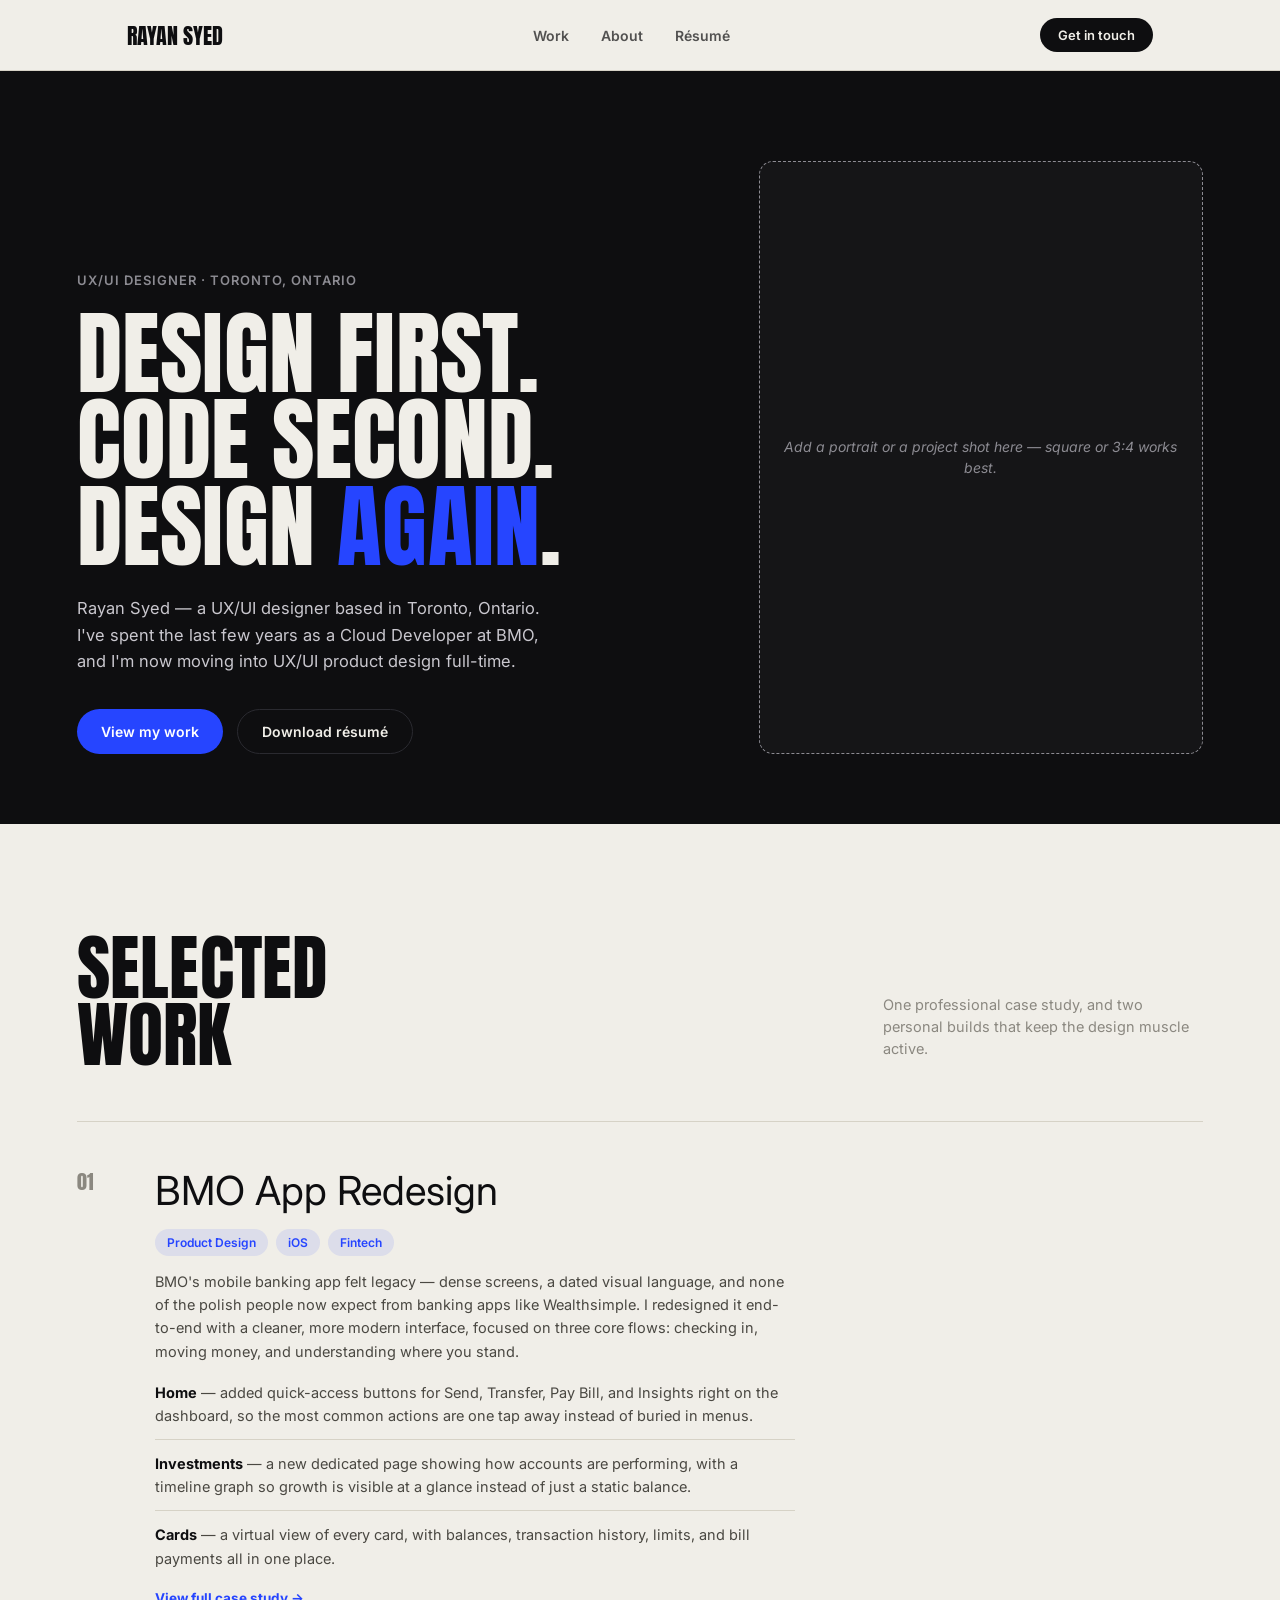
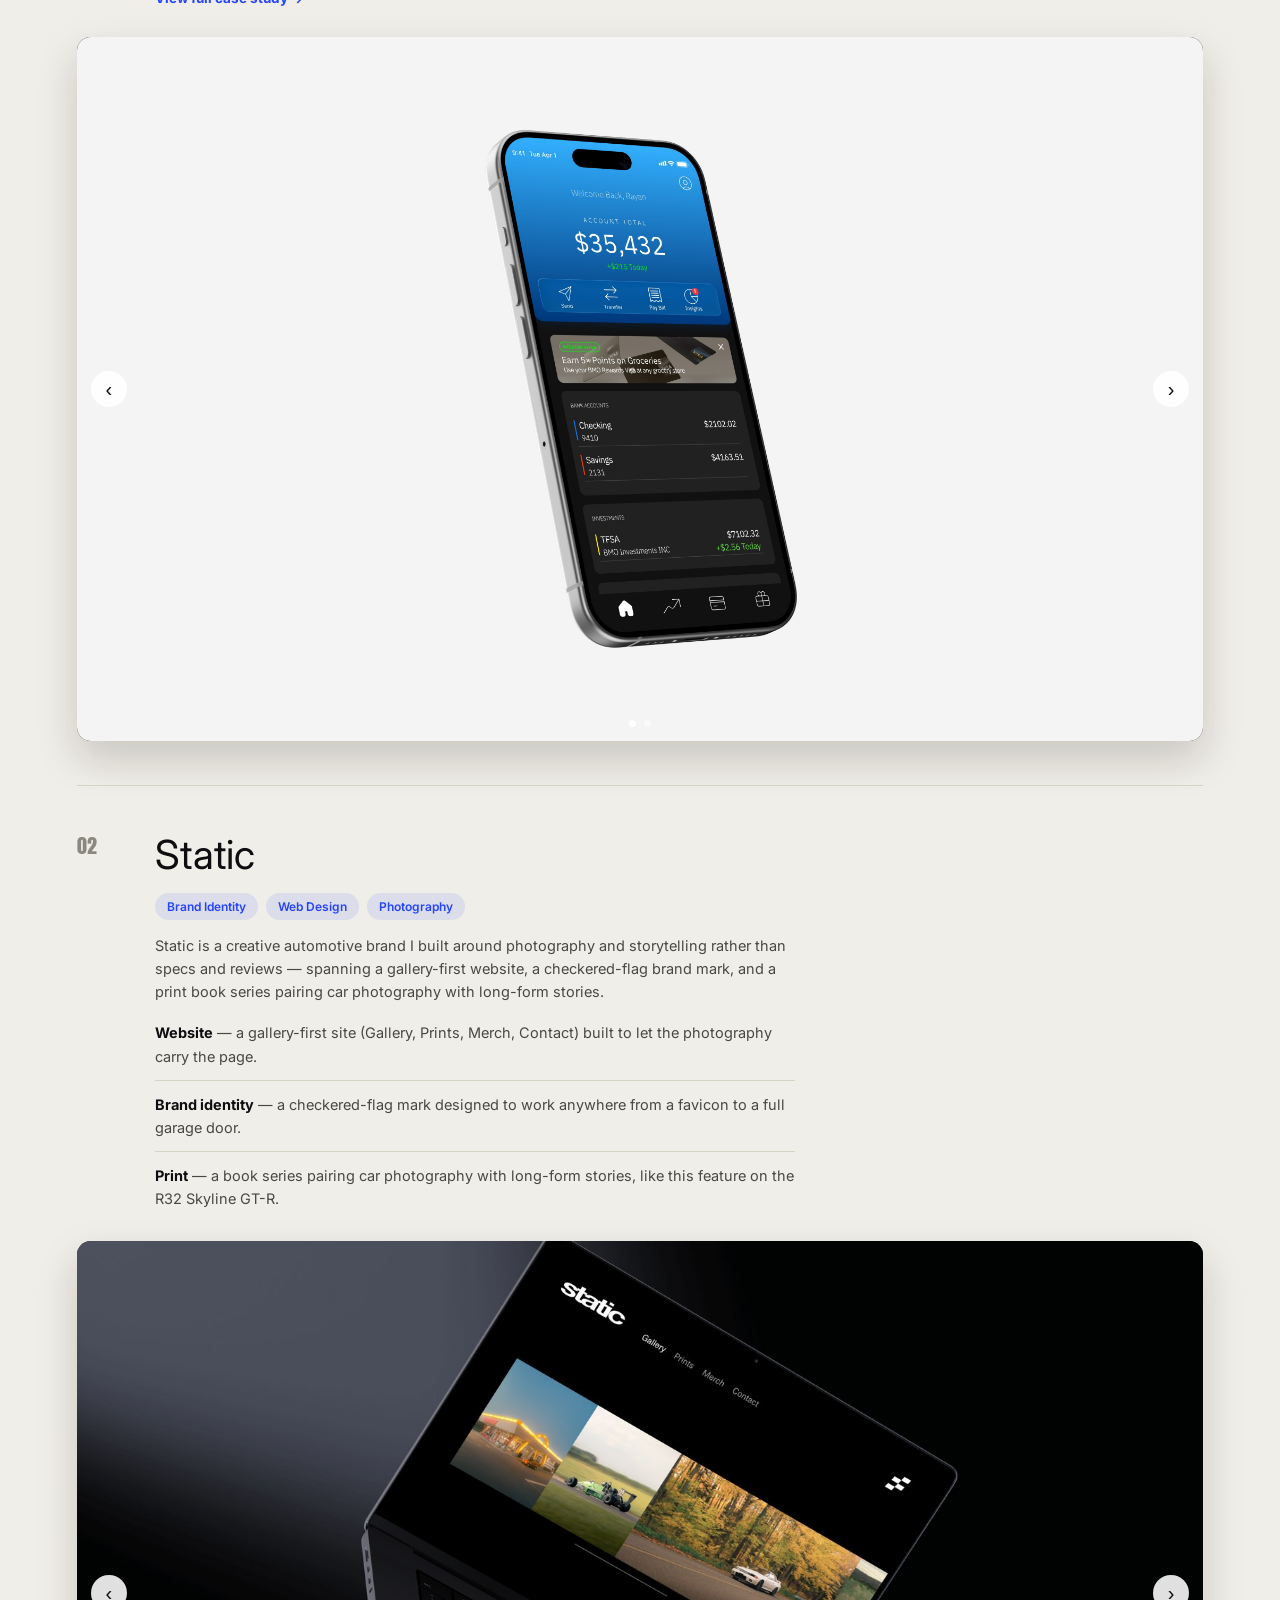
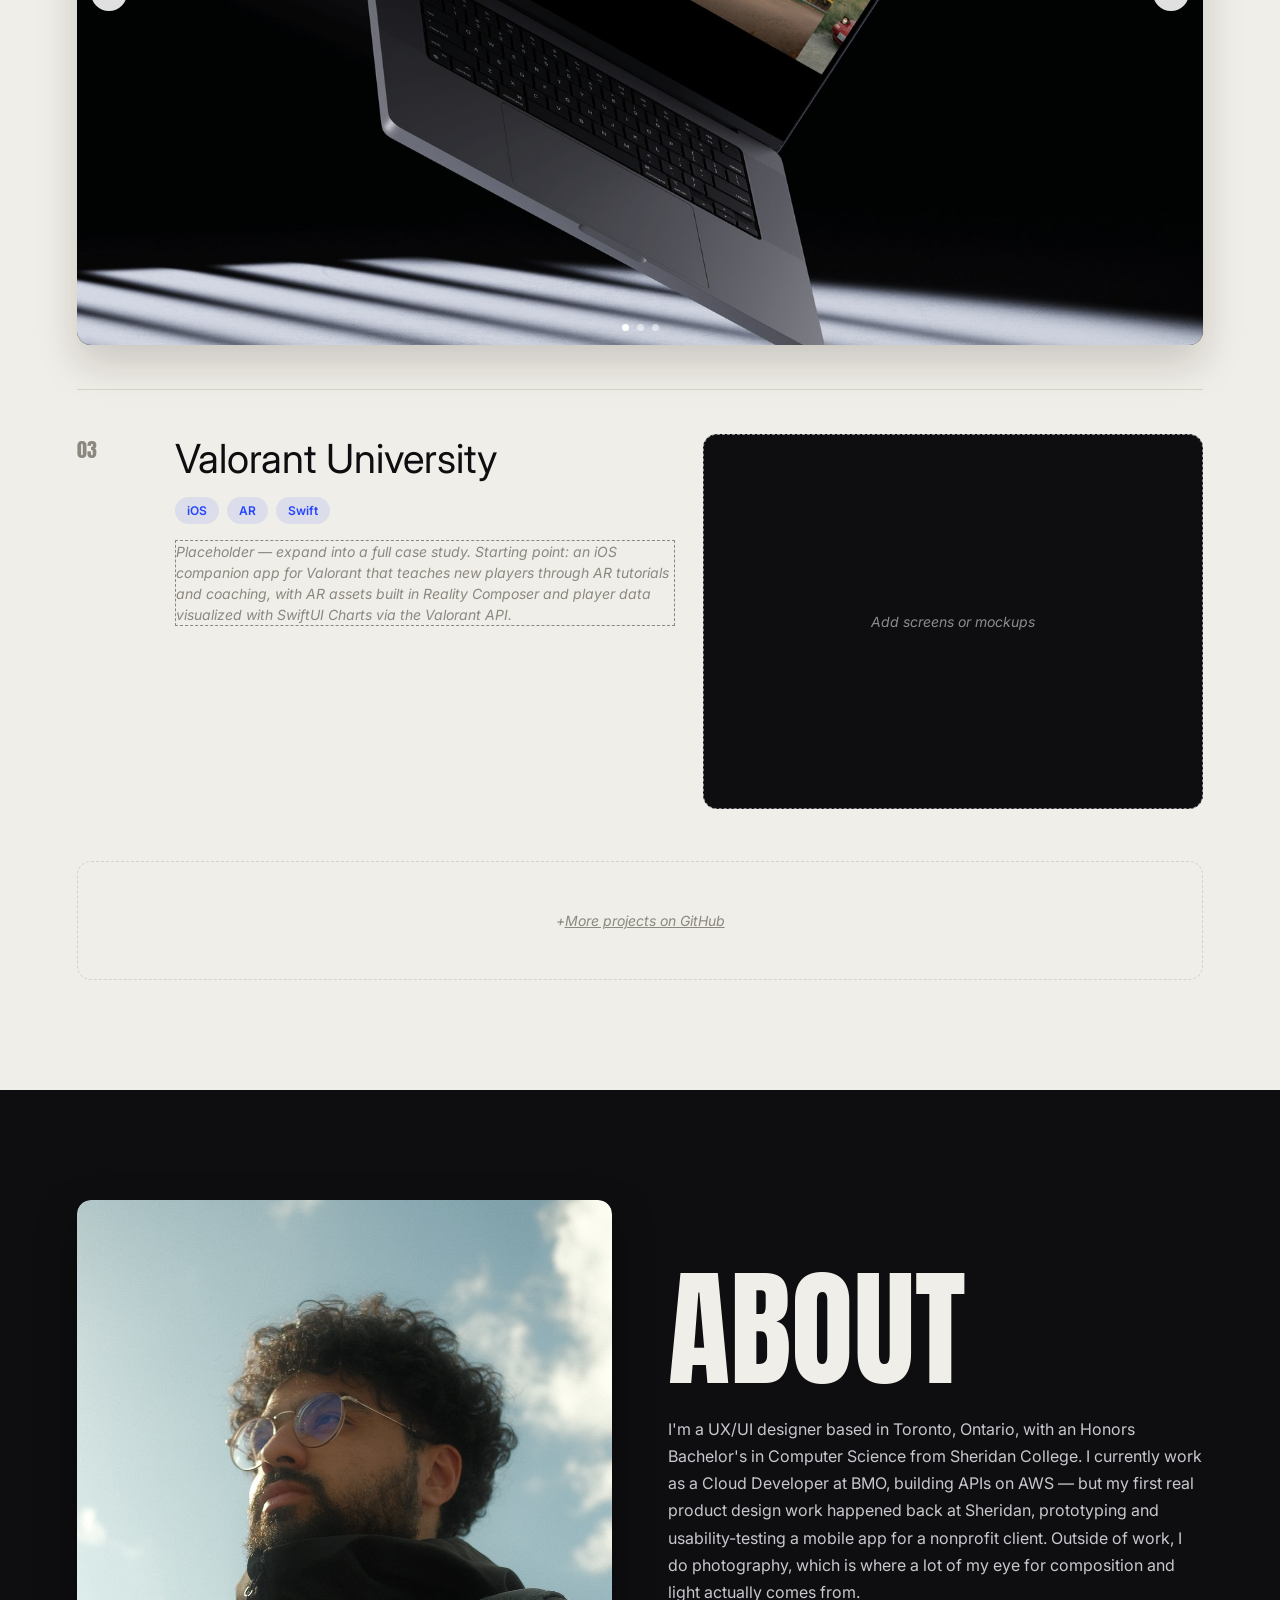
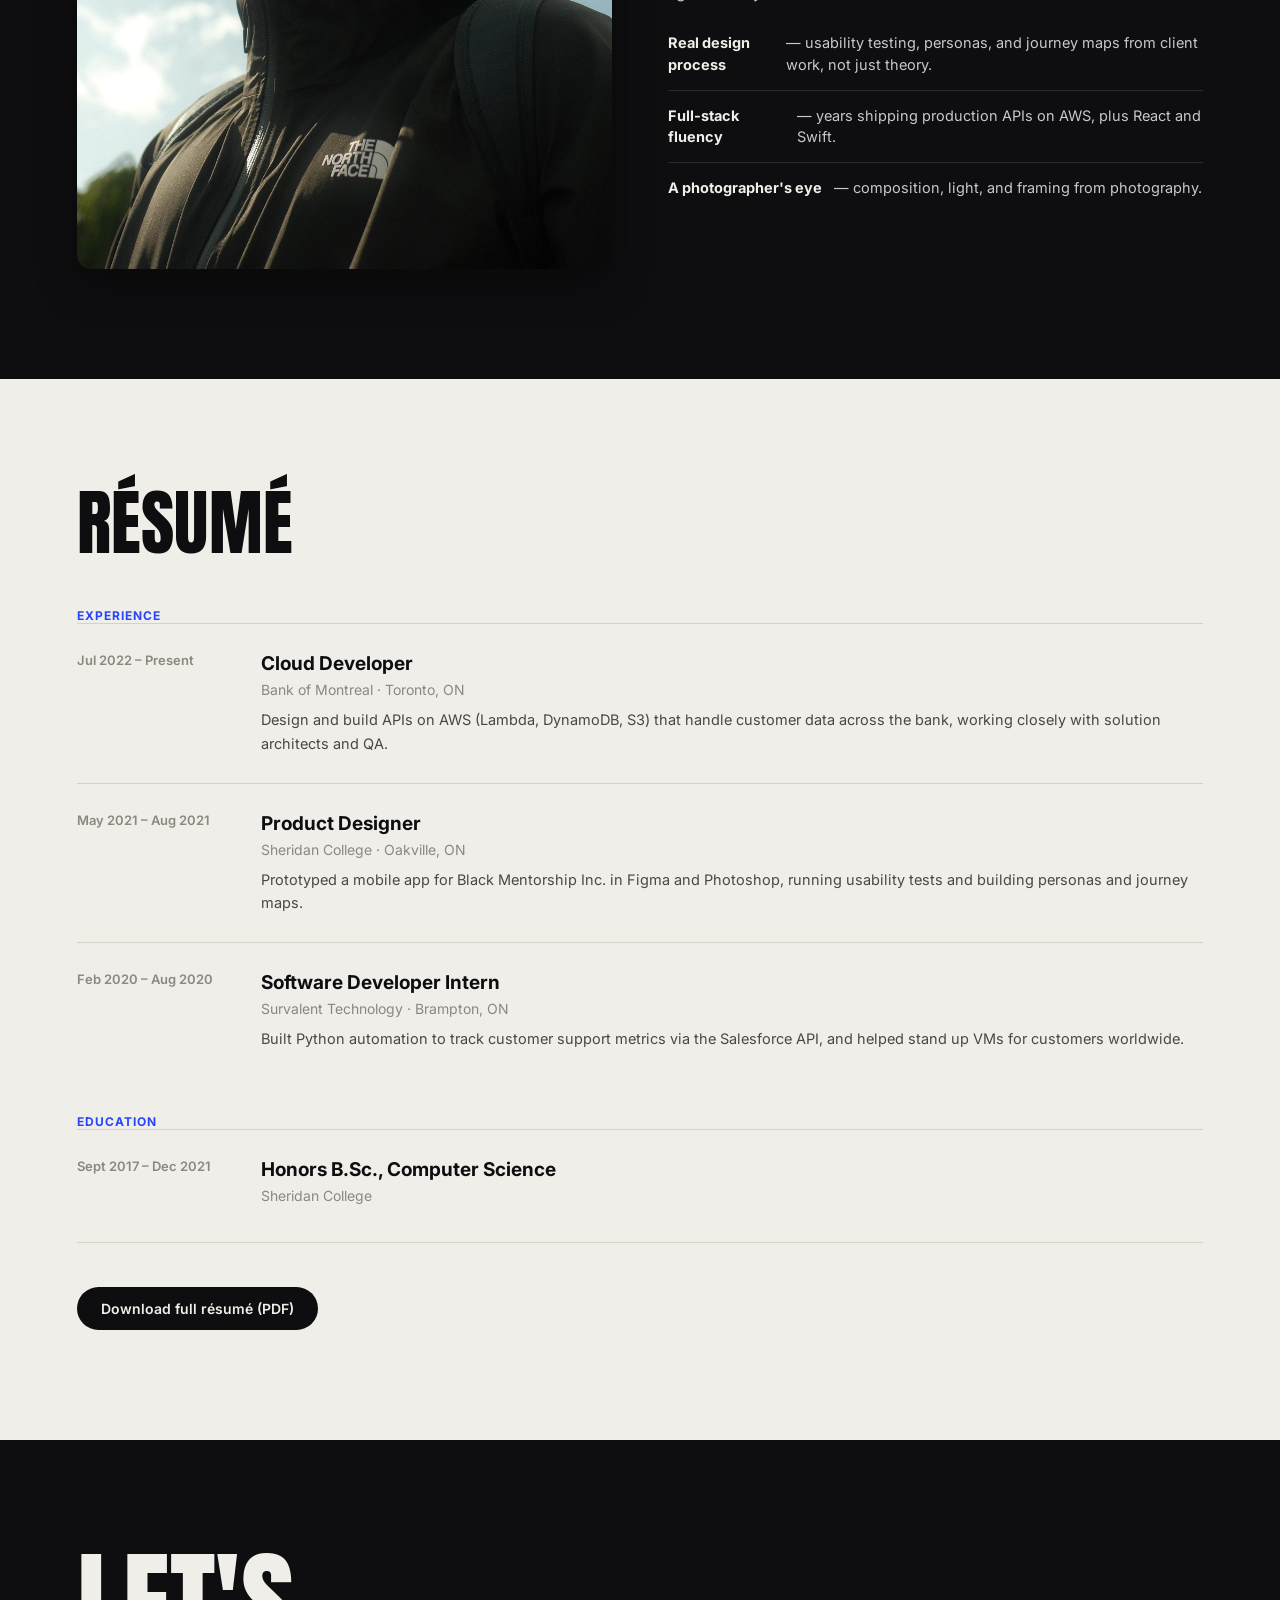
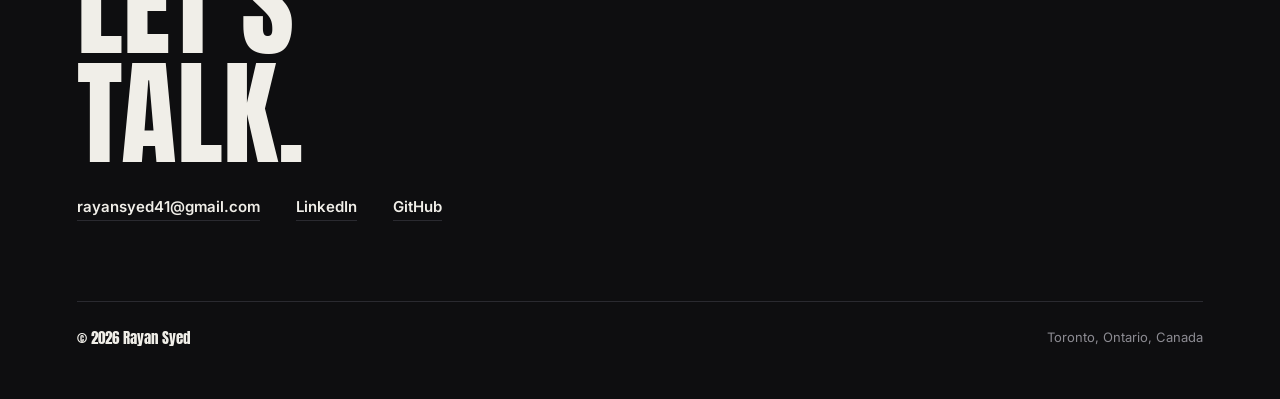
==== commit 1ab32e62: "Update index.html" ====
--- a/index.html
+++ b/index.html
@@ -77,16 +77,36 @@
       </div>
     </div>
 
-    <div class="project reveal">
-      <div class="project-num">02</div>
-      <div>
-        <div class="project-title">Photobooth Studio</div>
-        <div class="tags" style="margin-bottom:16px;">
-          <span class="tag">Product Design</span><span class="tag">iPad · macOS</span><span class="tag">Solo Project</span>
-        </div>
-        <p class="ph">Placeholder — describe the problem, your role, and the outcome. e.g. "Designing a fast, error-proof capture flow and a print-ready template layout system for an iPad-based event photobooth."</p>
-      </div>
-      <div class="project-visual ph on-ink" style="background:var(--ink);color:var(--muted-on-ink);">Add screens or mockups</div>
+    <div class="project-featured reveal">
+      <div class="project-head">
+        <div class="project-num">02</div>
+        <div>
+          <div class="project-title">Static</div>
+          <div class="tags" style="margin-bottom:14px;">
+            <span class="tag">Brand Identity</span><span class="tag">Web Design</span><span class="tag">Photography</span>
+          </div>
+          <p class="project-desc" style="max-width:640px;">Static is a creative automotive brand I built around photography and storytelling rather than specs and reviews — spanning a gallery-first website, a checkered-flag brand mark, and a print book series pairing car photography with long-form stories.</p>
+          <ul class="case-list">
+            <li><b>Website</b> — a gallery-first site (Gallery, Prints, Merch, Contact) built to let the photography carry the page.</li>
+            <li><b>Brand identity</b> — a checkered-flag mark designed to work anywhere from a favicon to a full garage door.</li>
+            <li><b>Print</b> — a book series pairing car photography with long-form stories, like this feature on the R32 Skyline GT-R.</li>
+          </ul>
+        </div>
+      </div>
+      <div class="carousel">
+        <div class="carousel-track">
+          <img src="[data-uri]" alt="Static website mockup shown on a laptop, displaying a gallery of car photography">
+          <img src="[data-uri]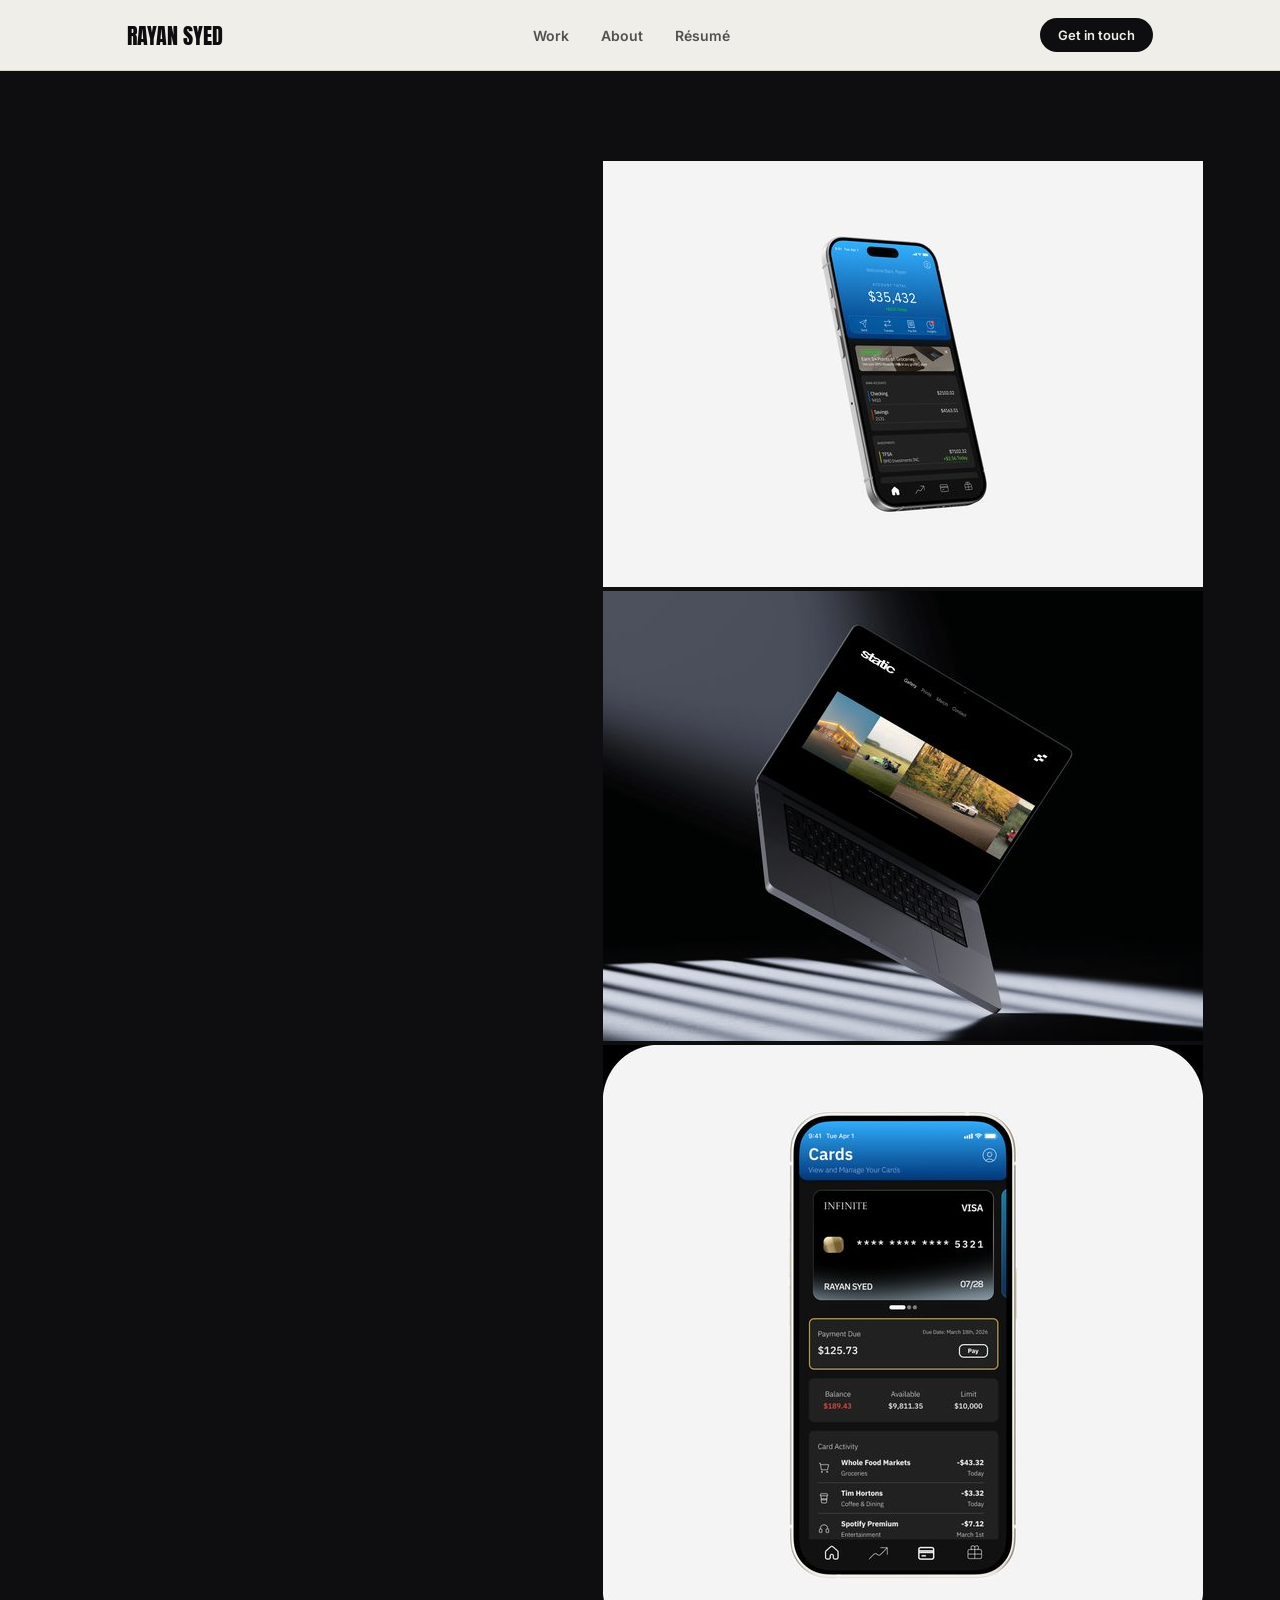
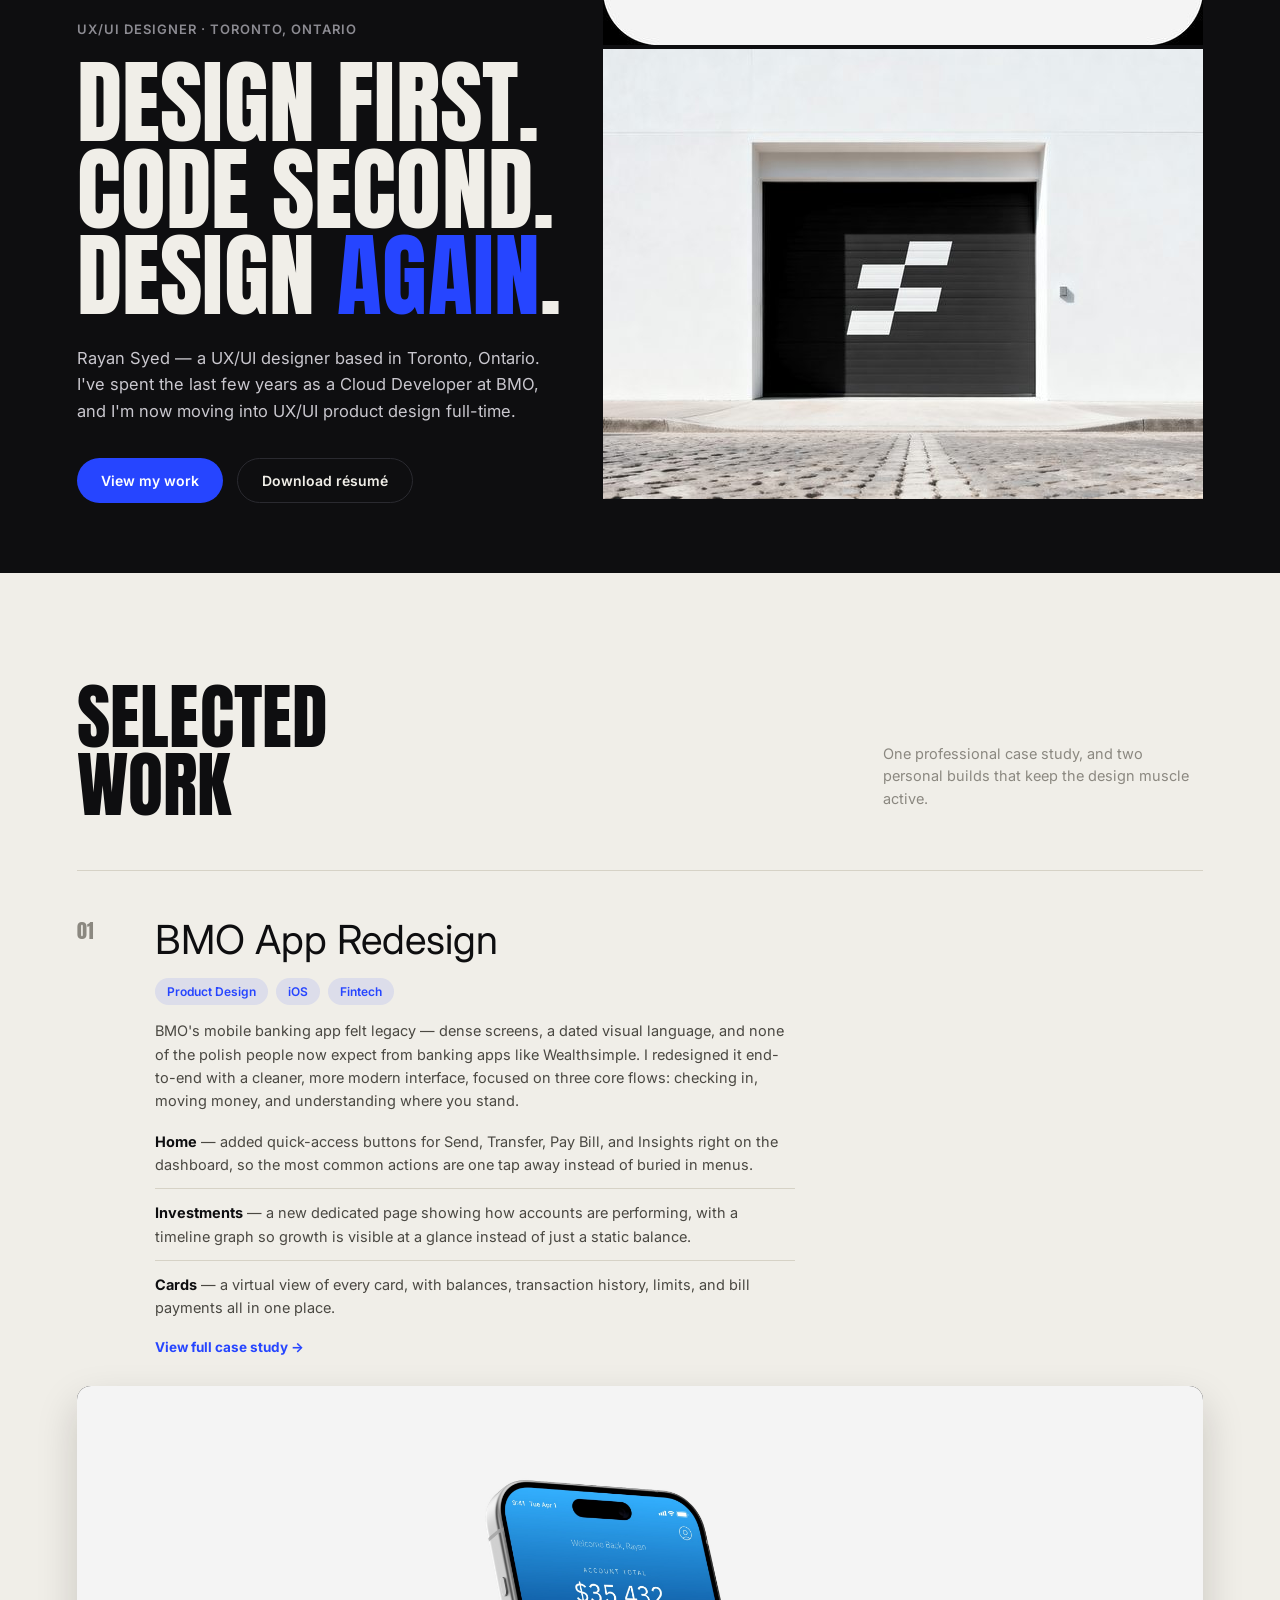
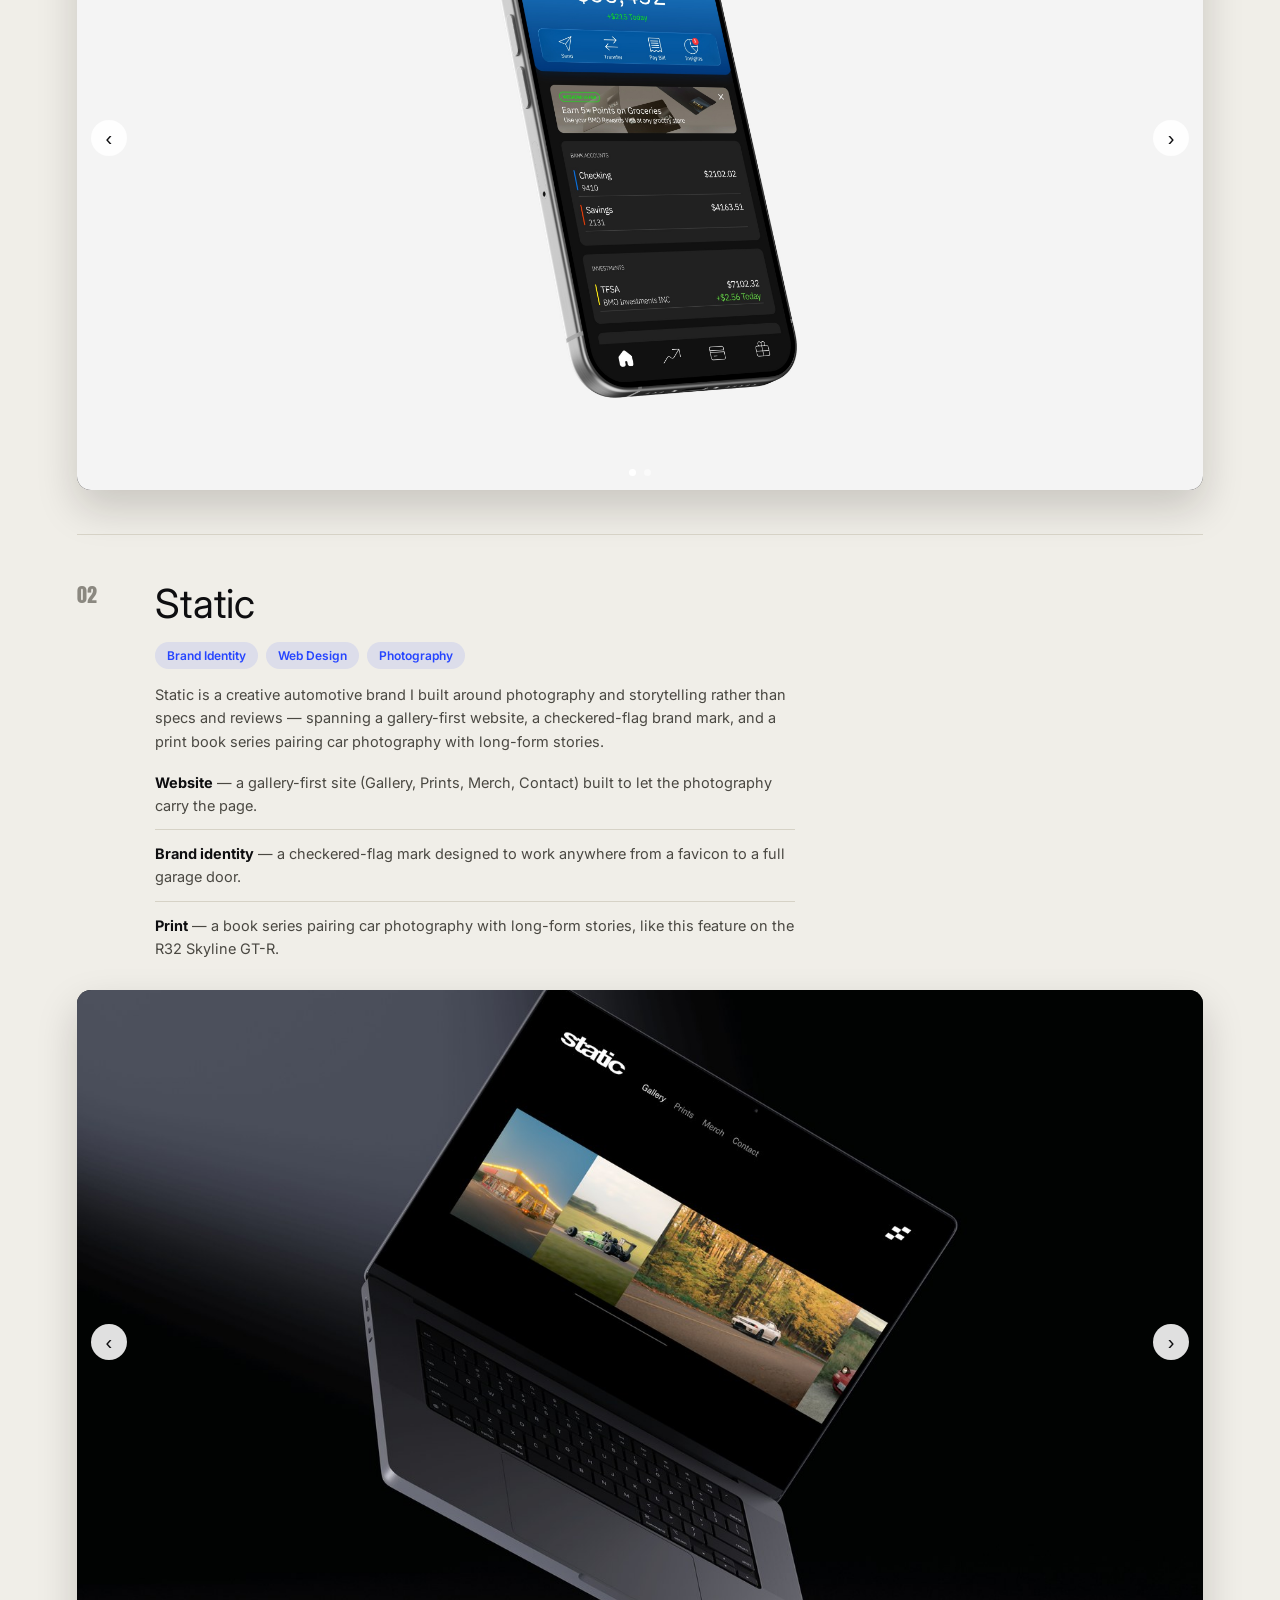
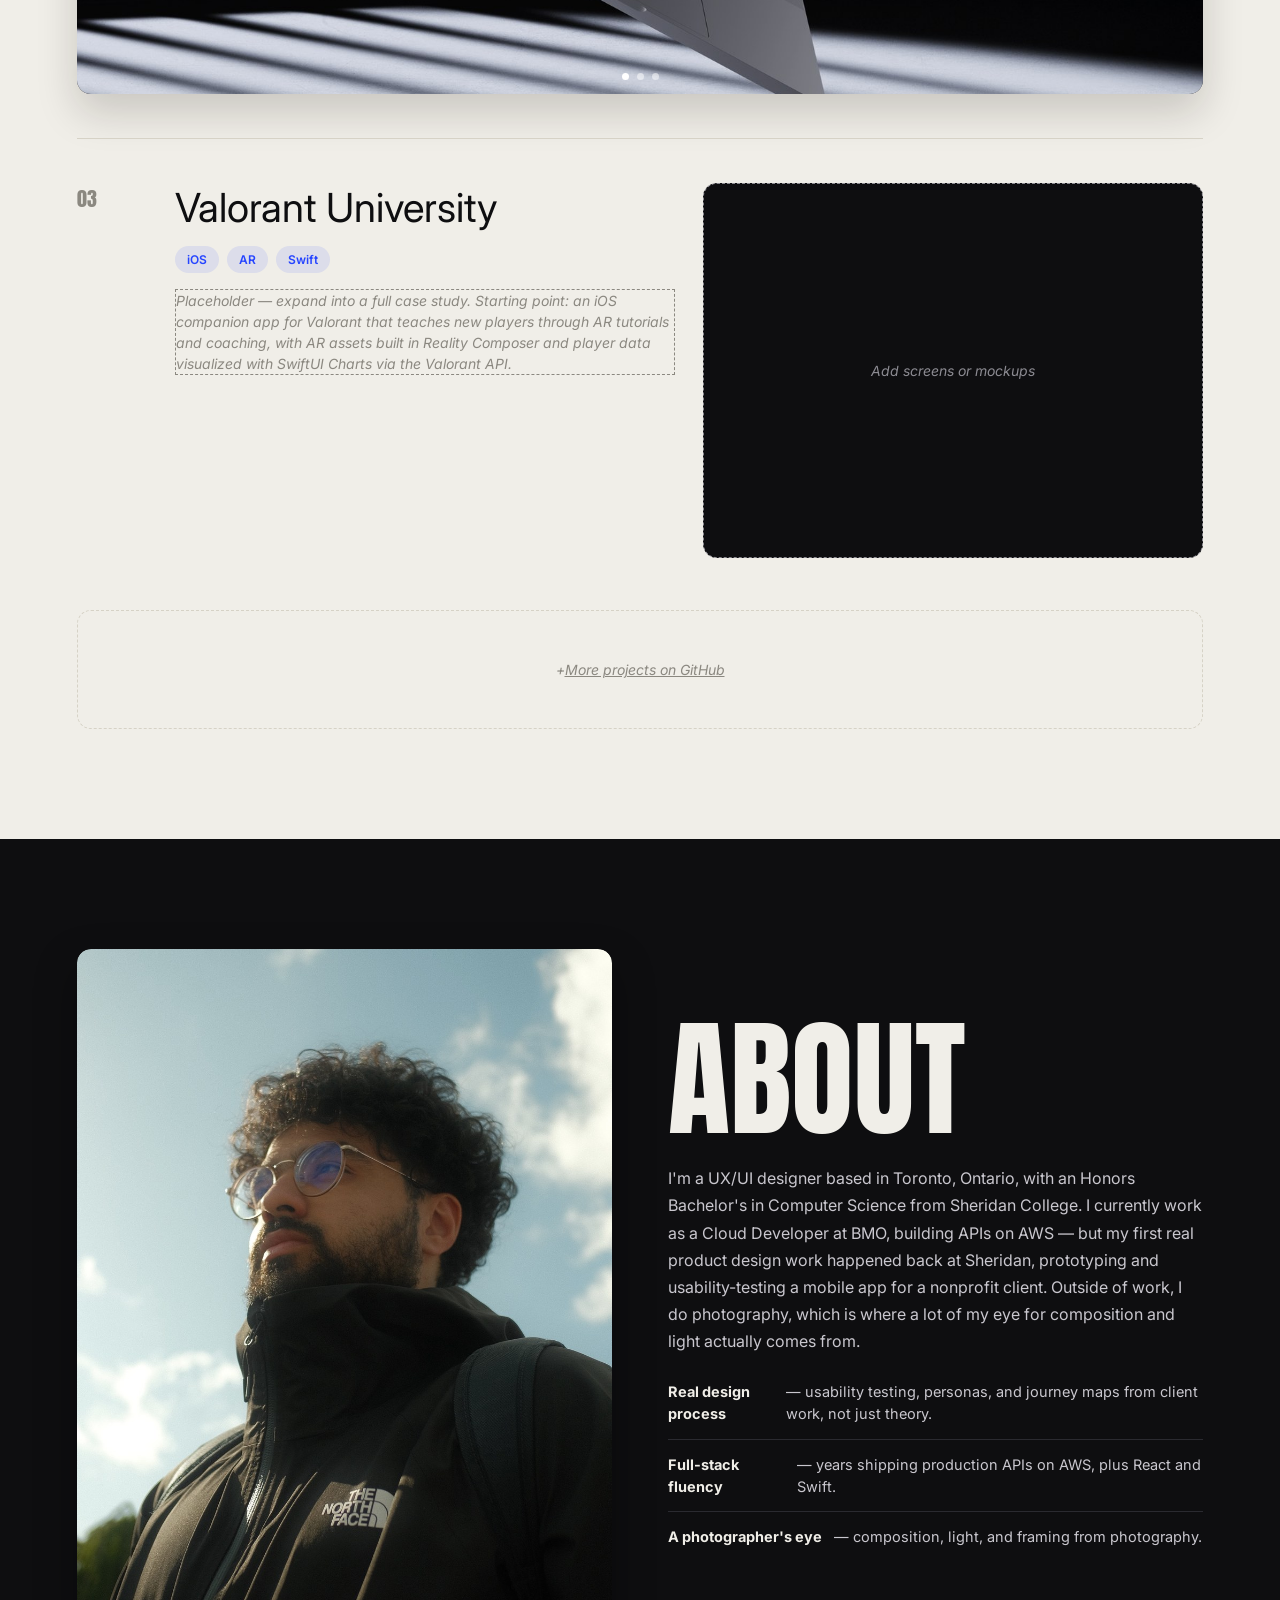
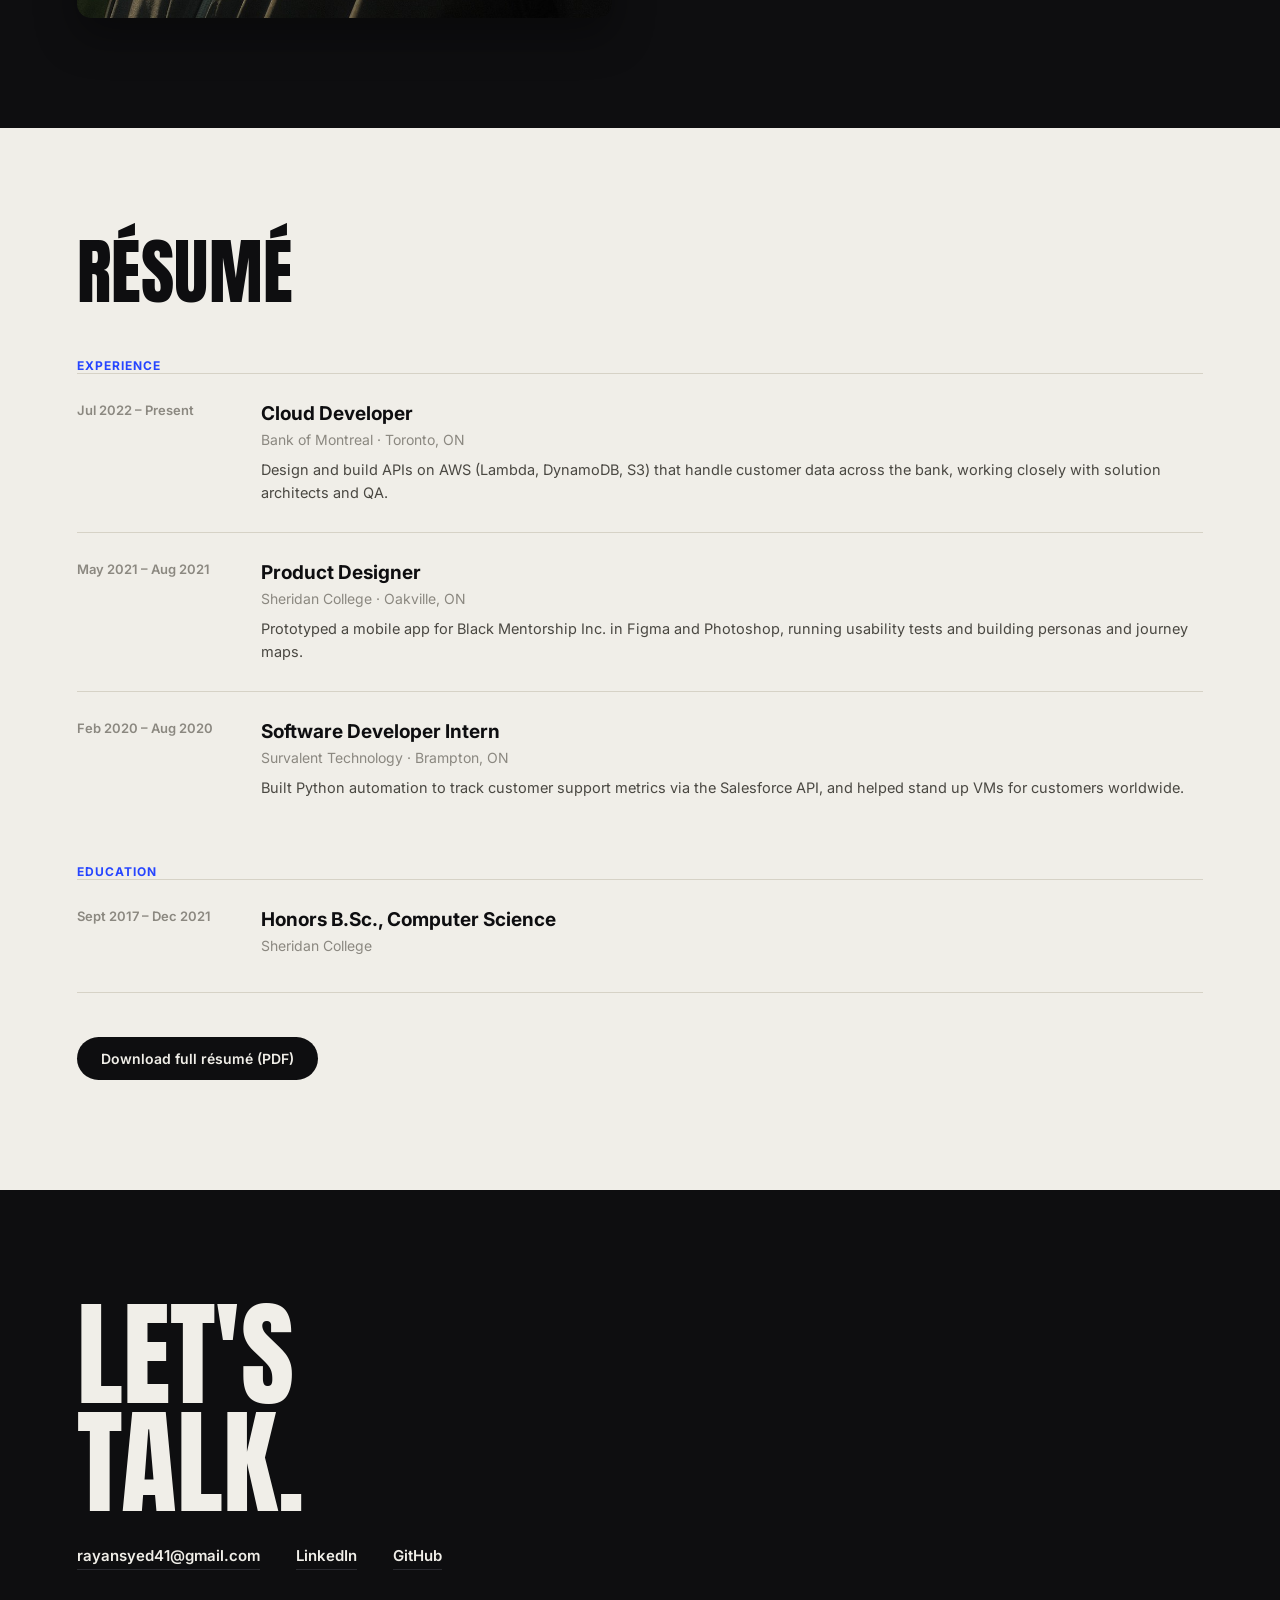
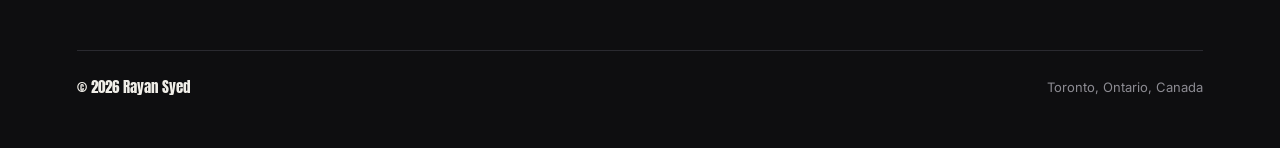
==== commit 535ca3d6: "Update index.html" ====
--- a/index.html
+++ b/index.html
@@ -35,7 +35,12 @@
         <a href="[data-uri]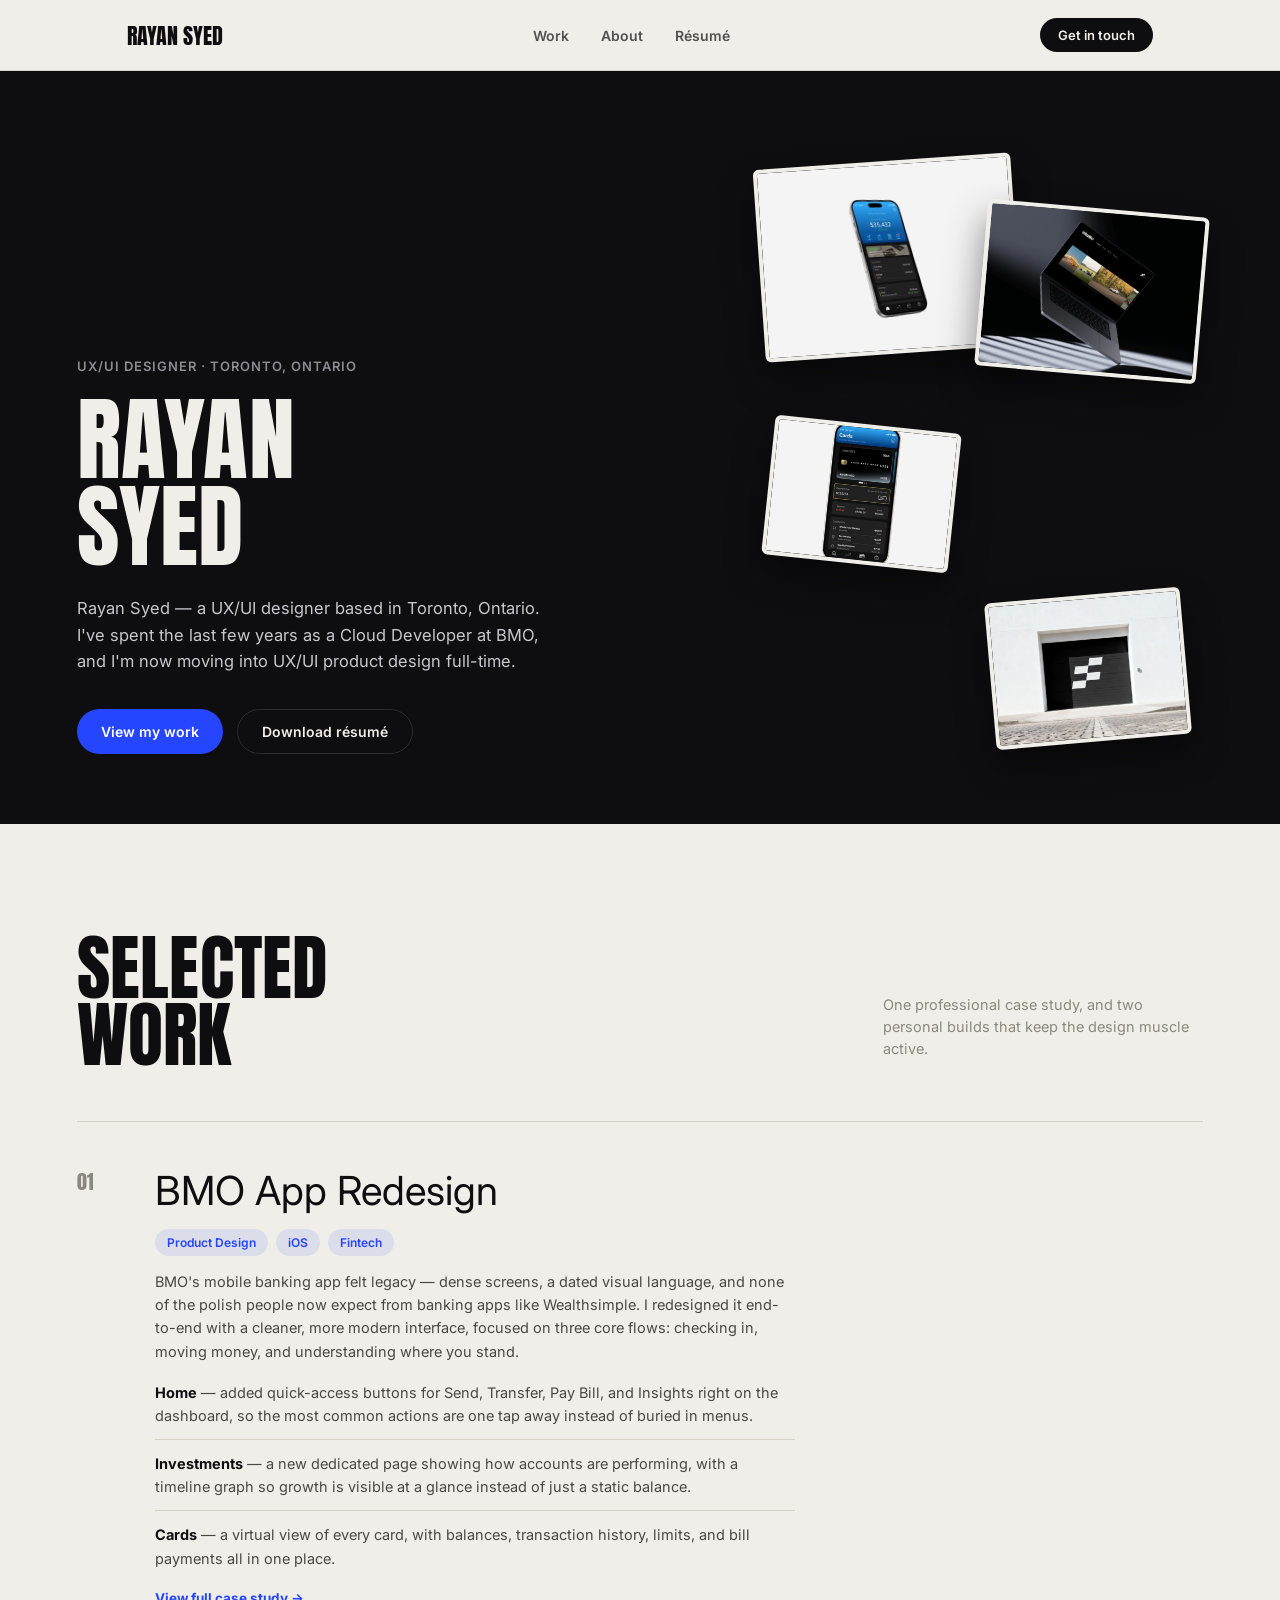
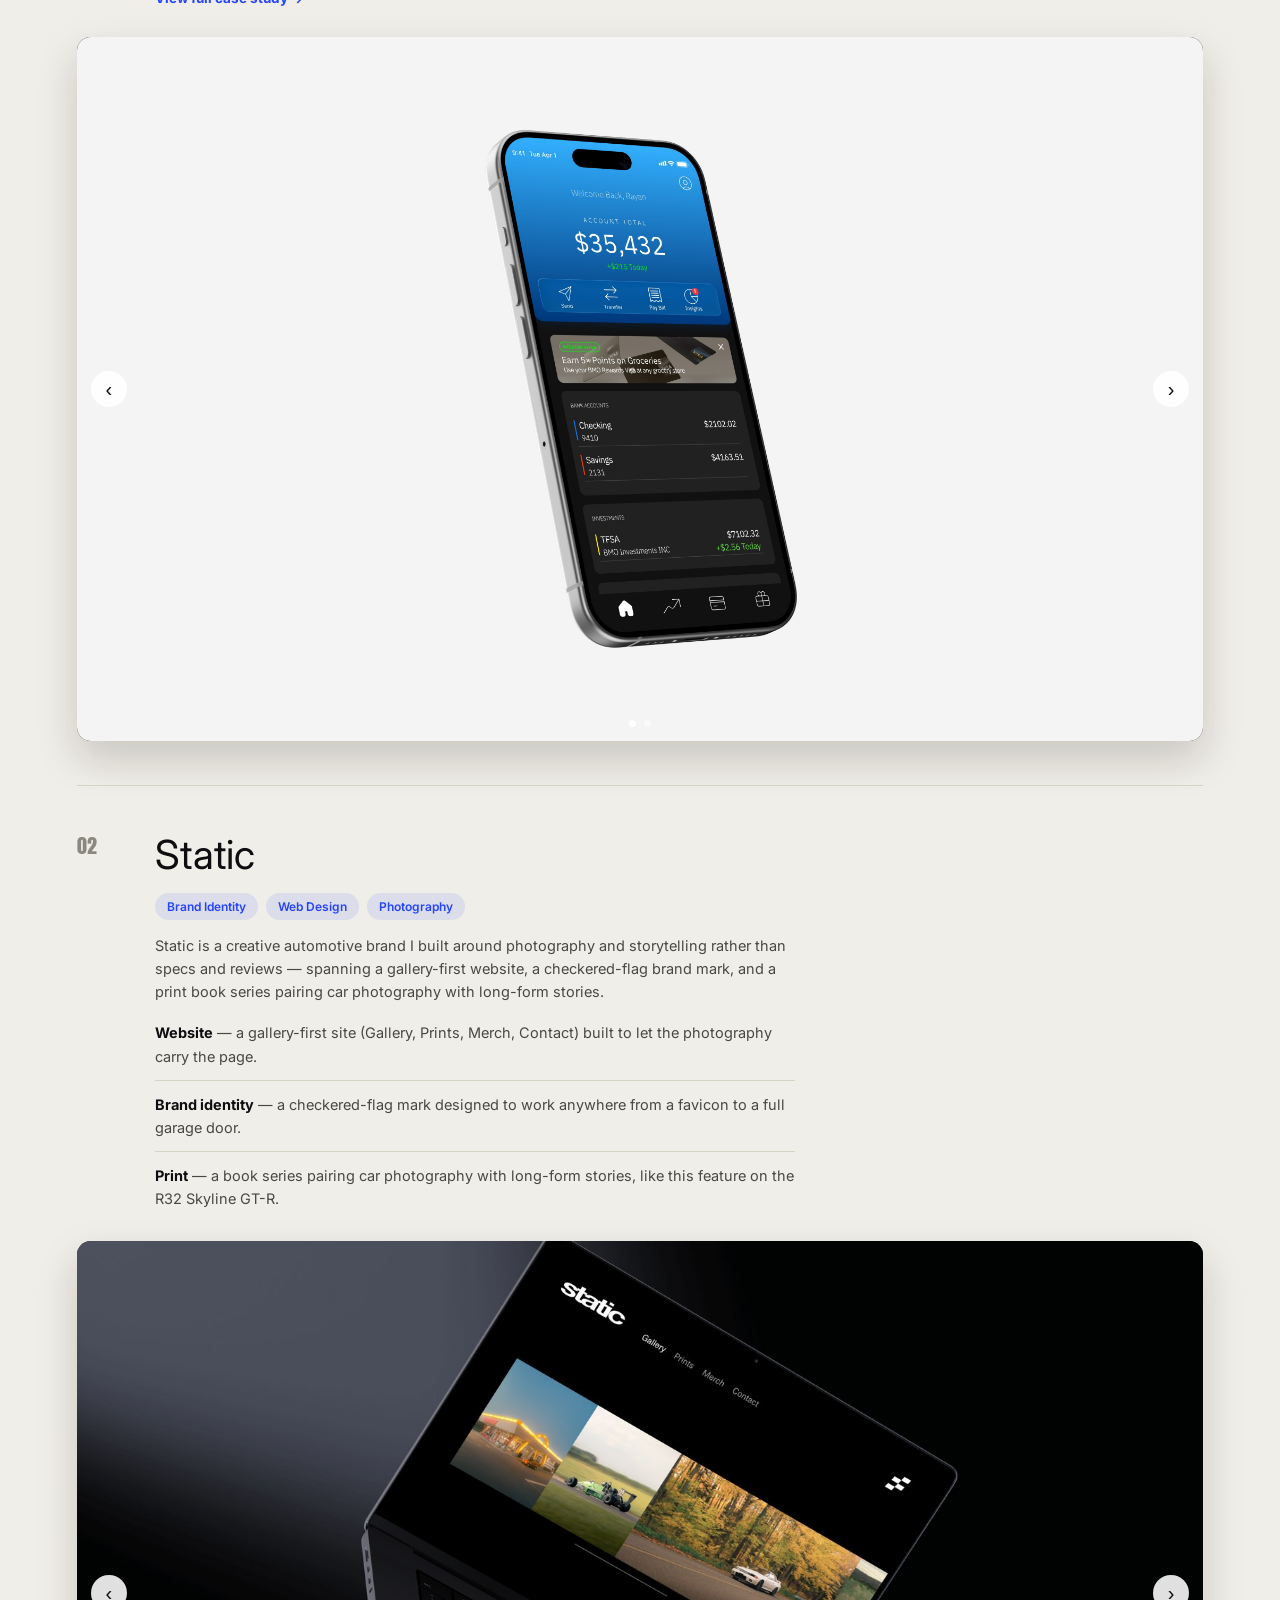
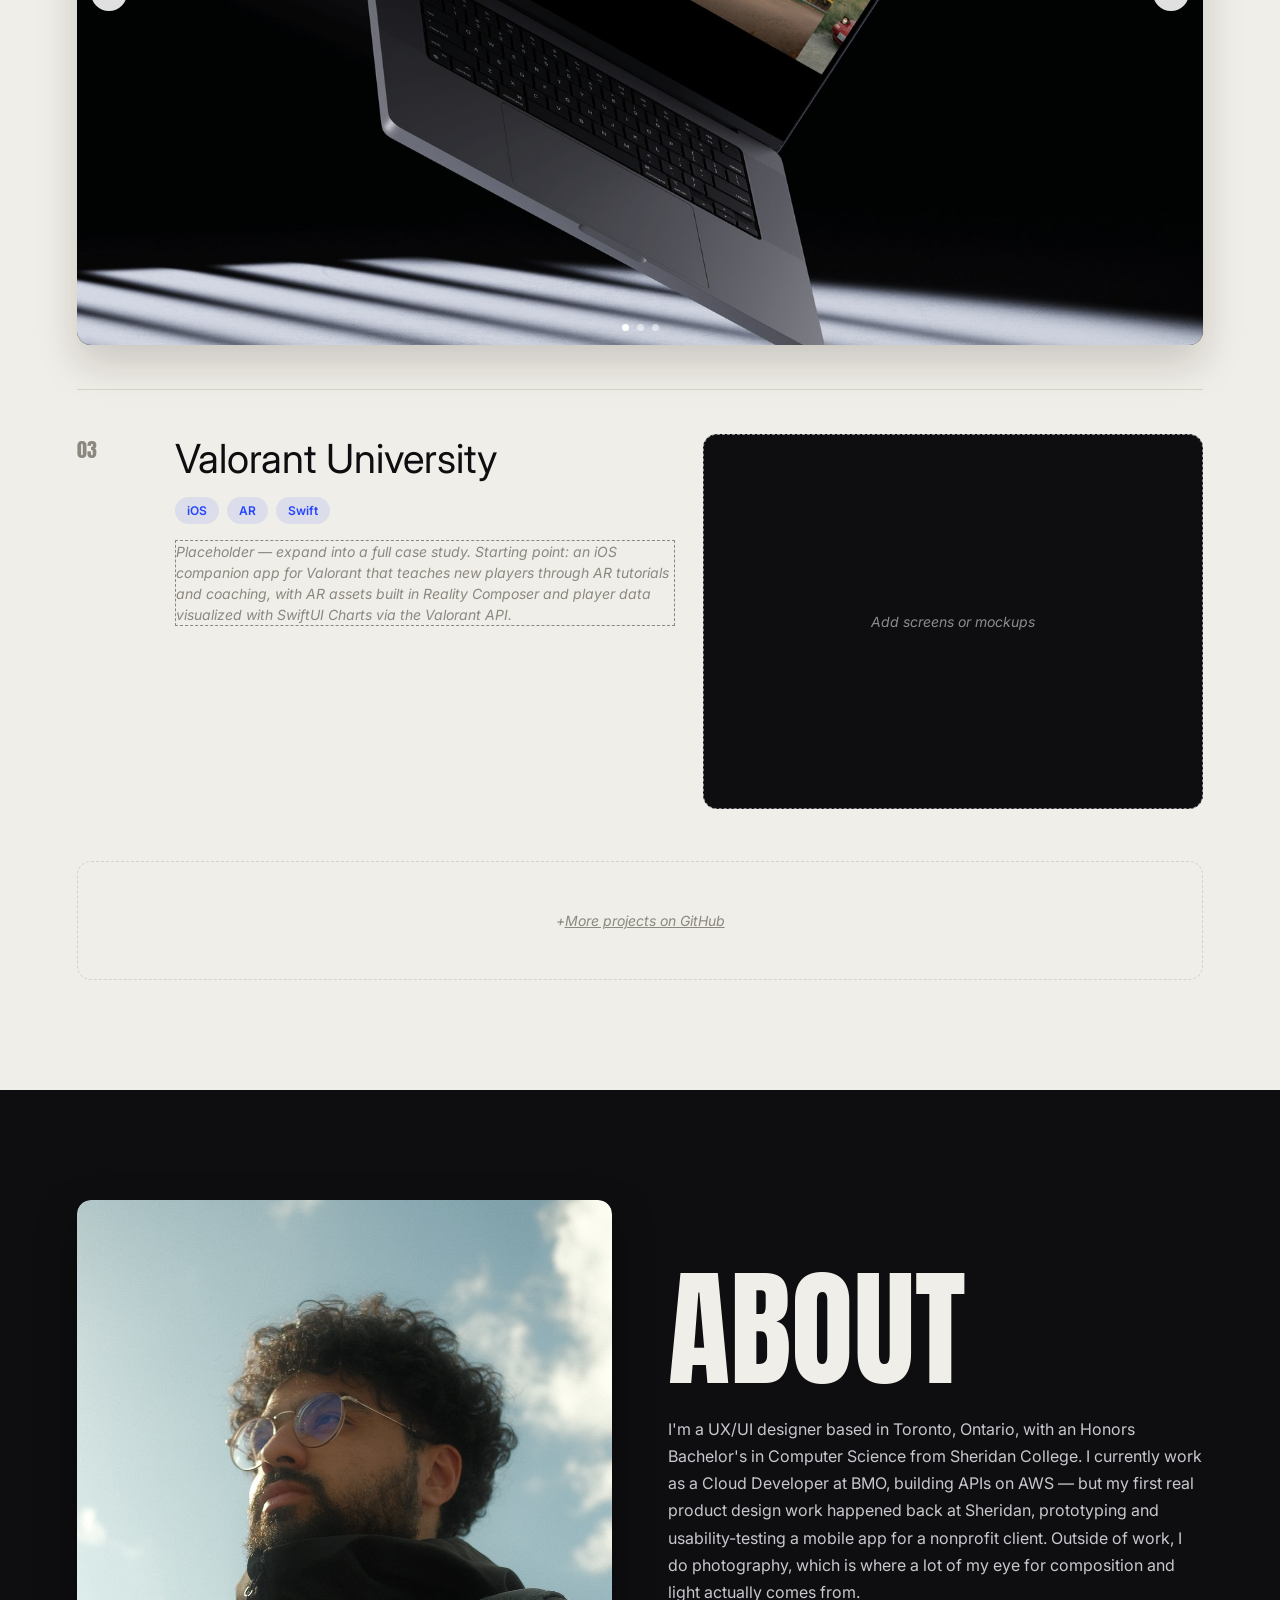
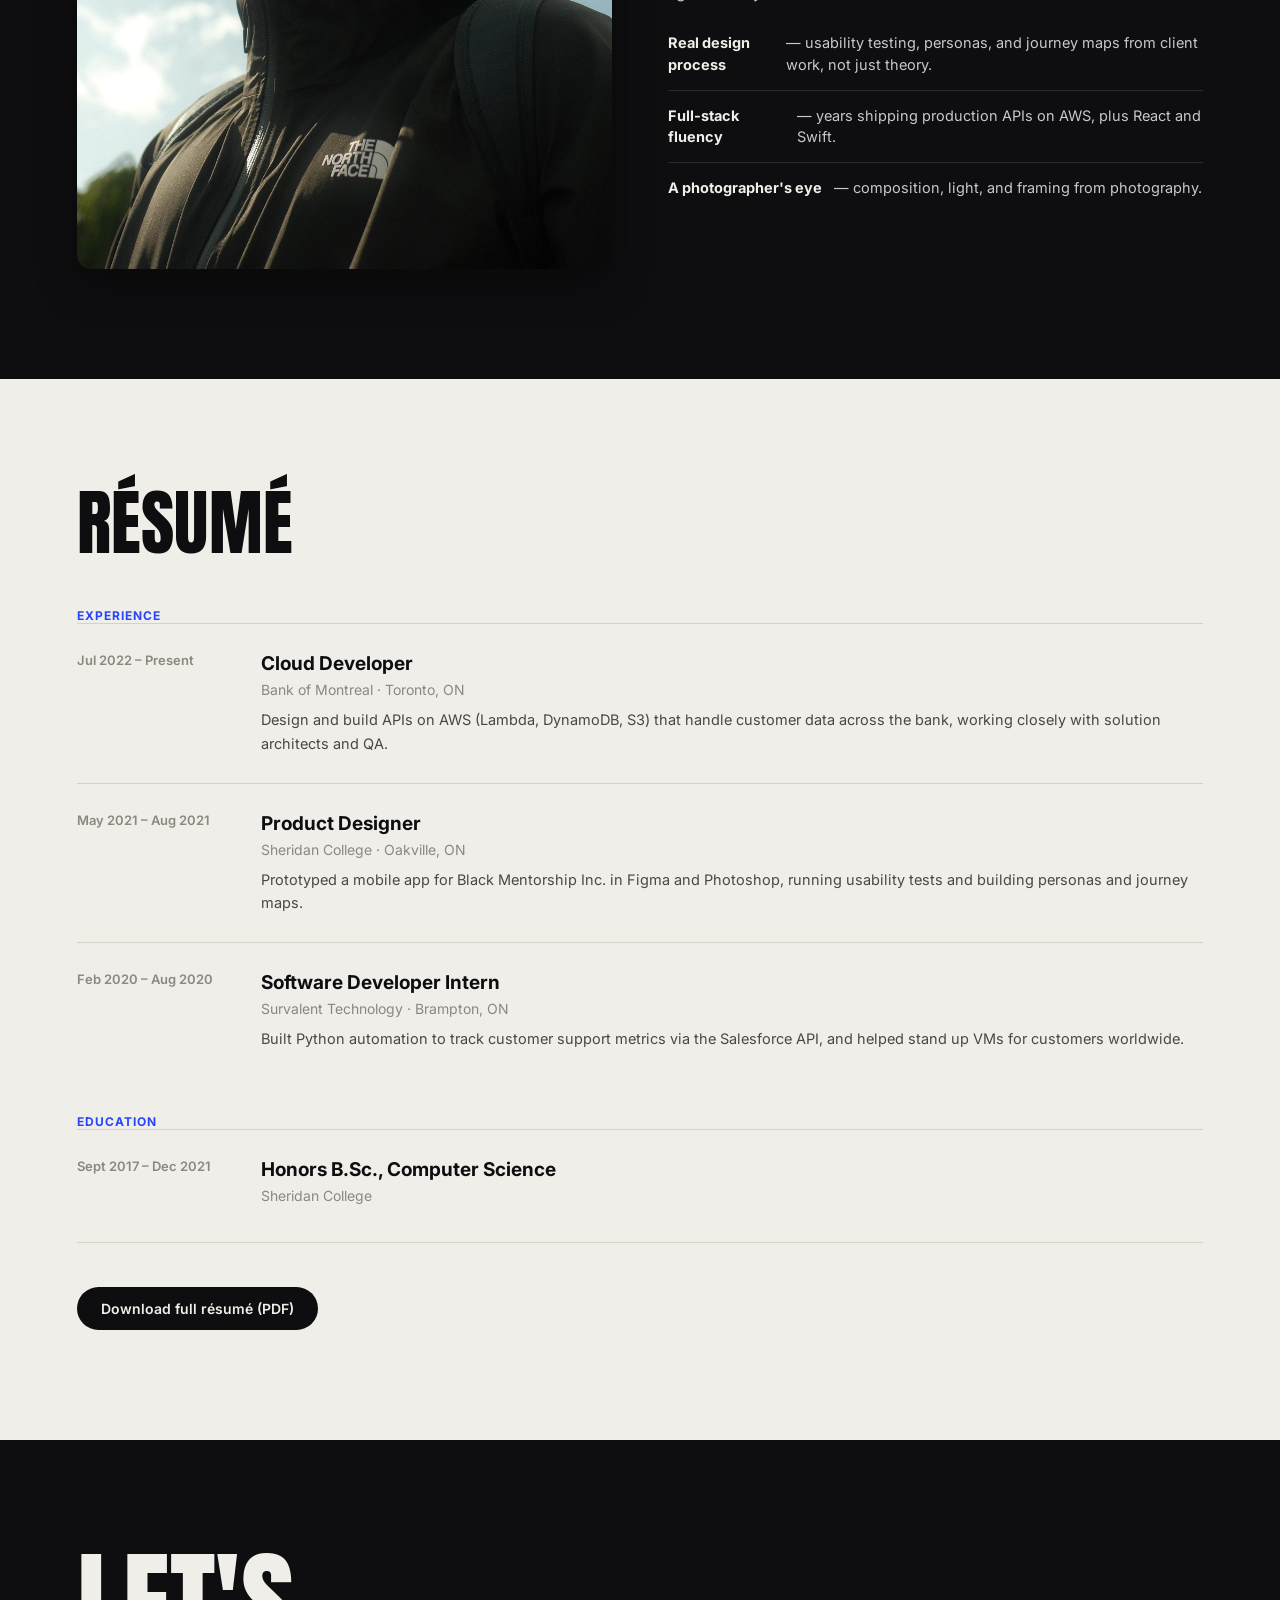
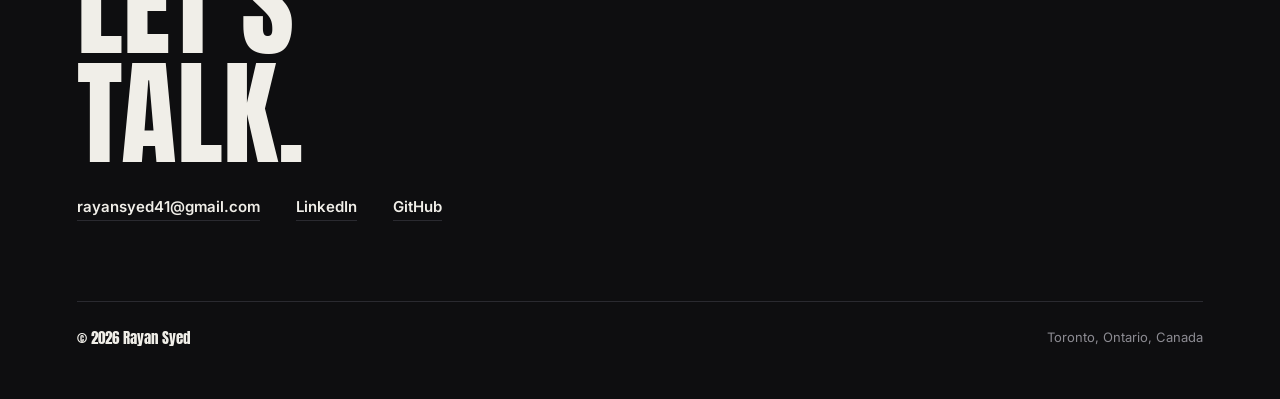
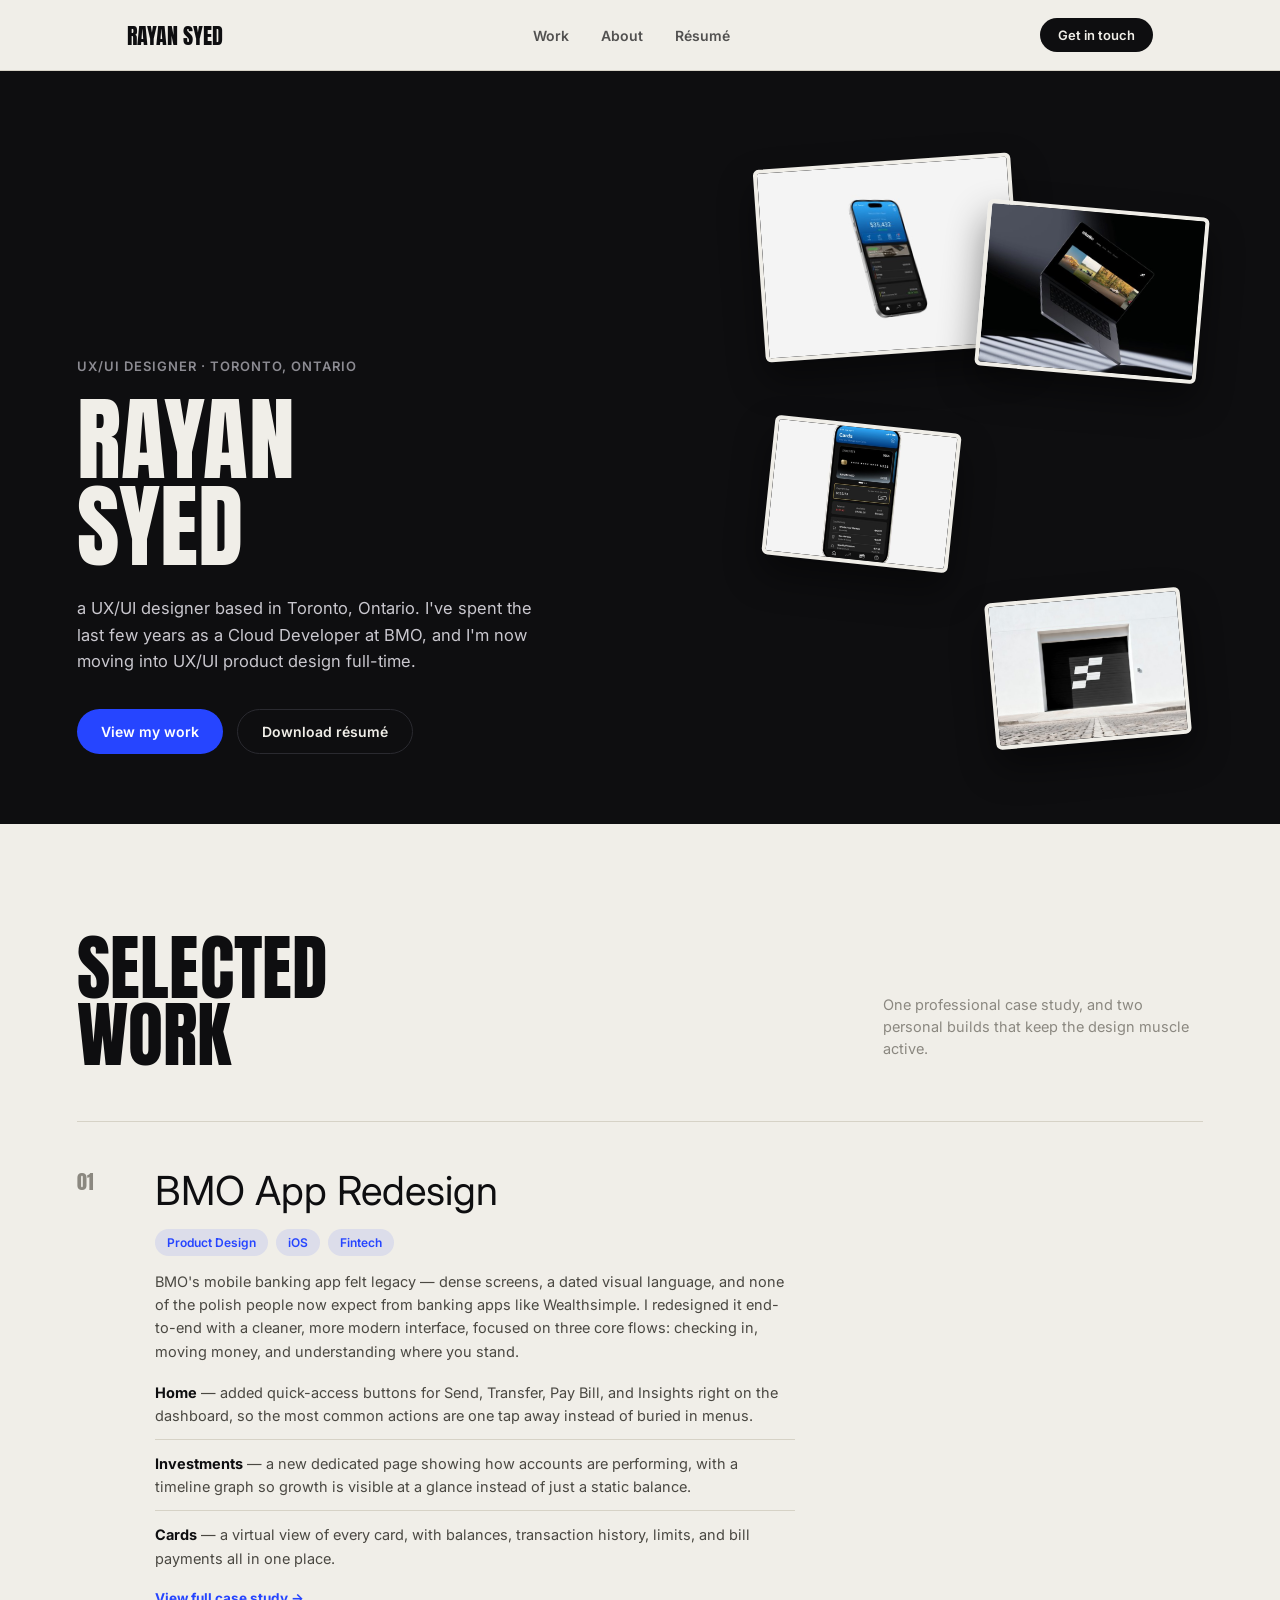
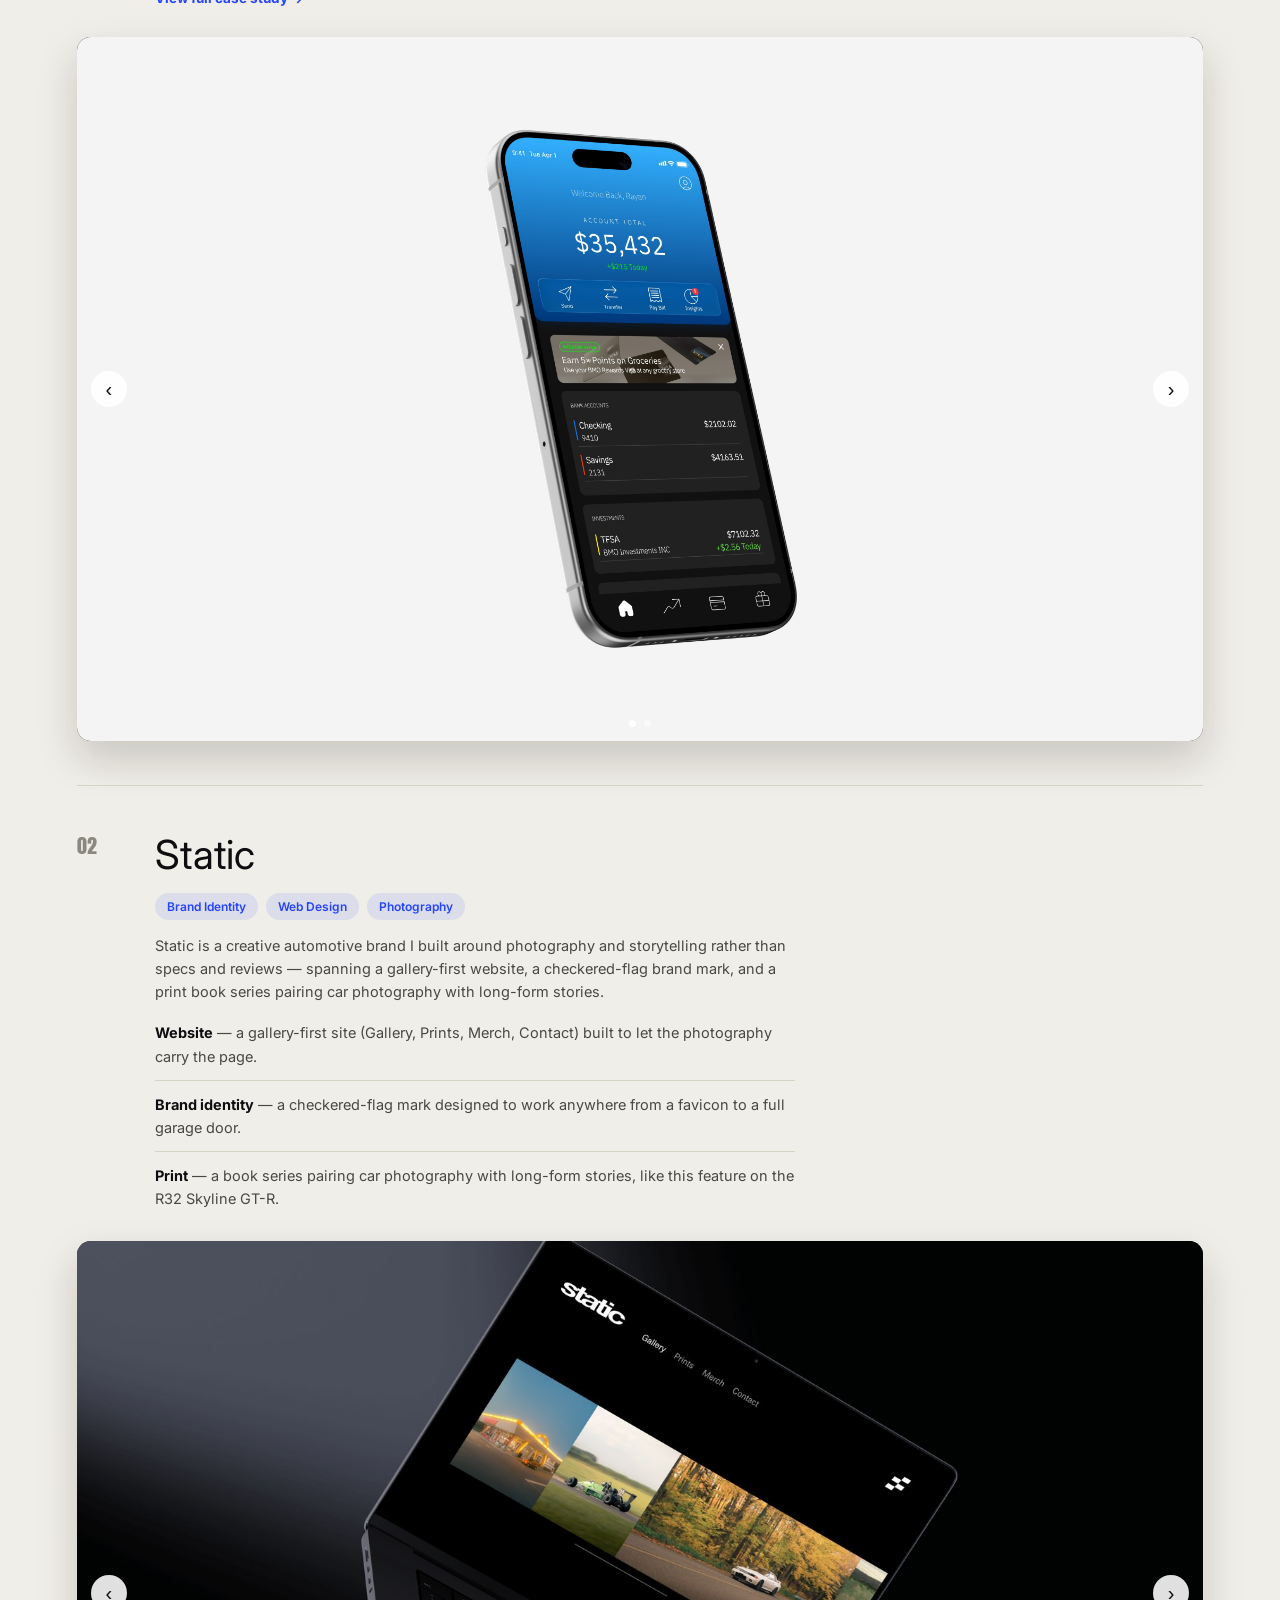
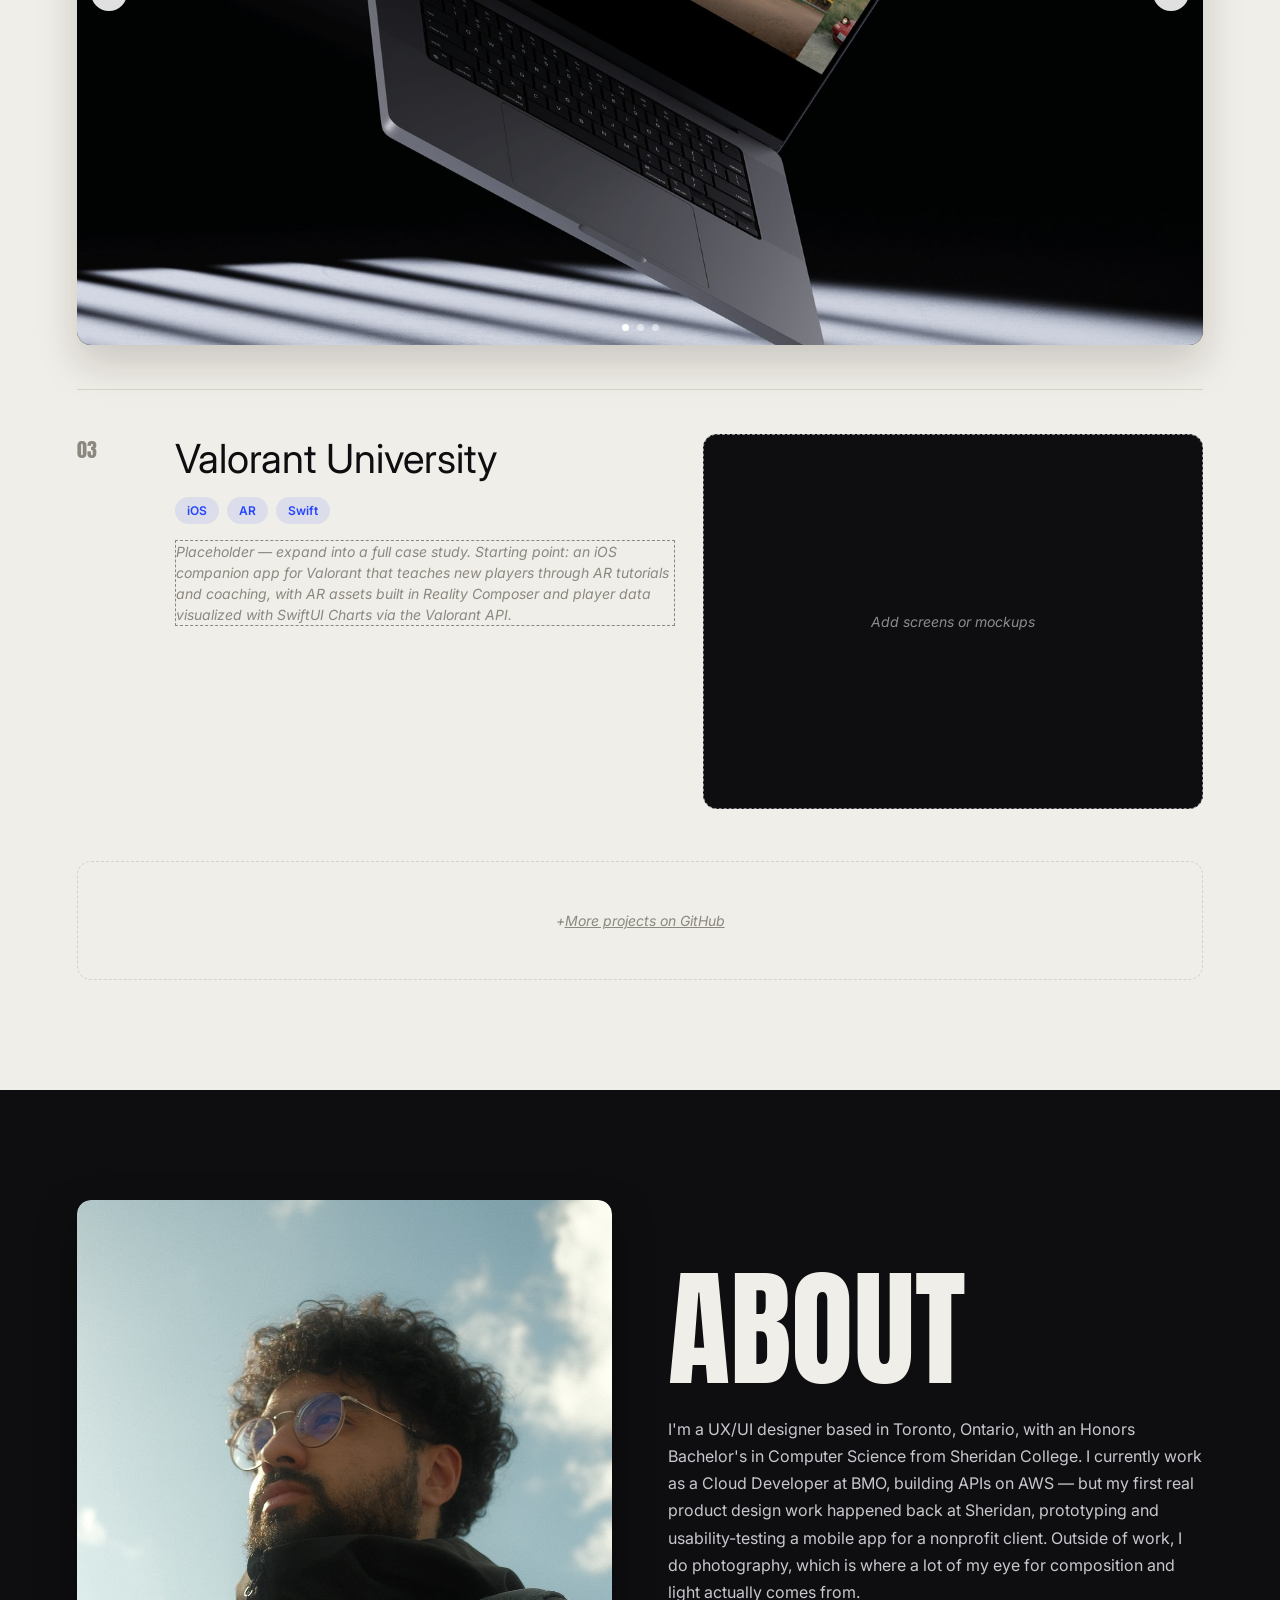
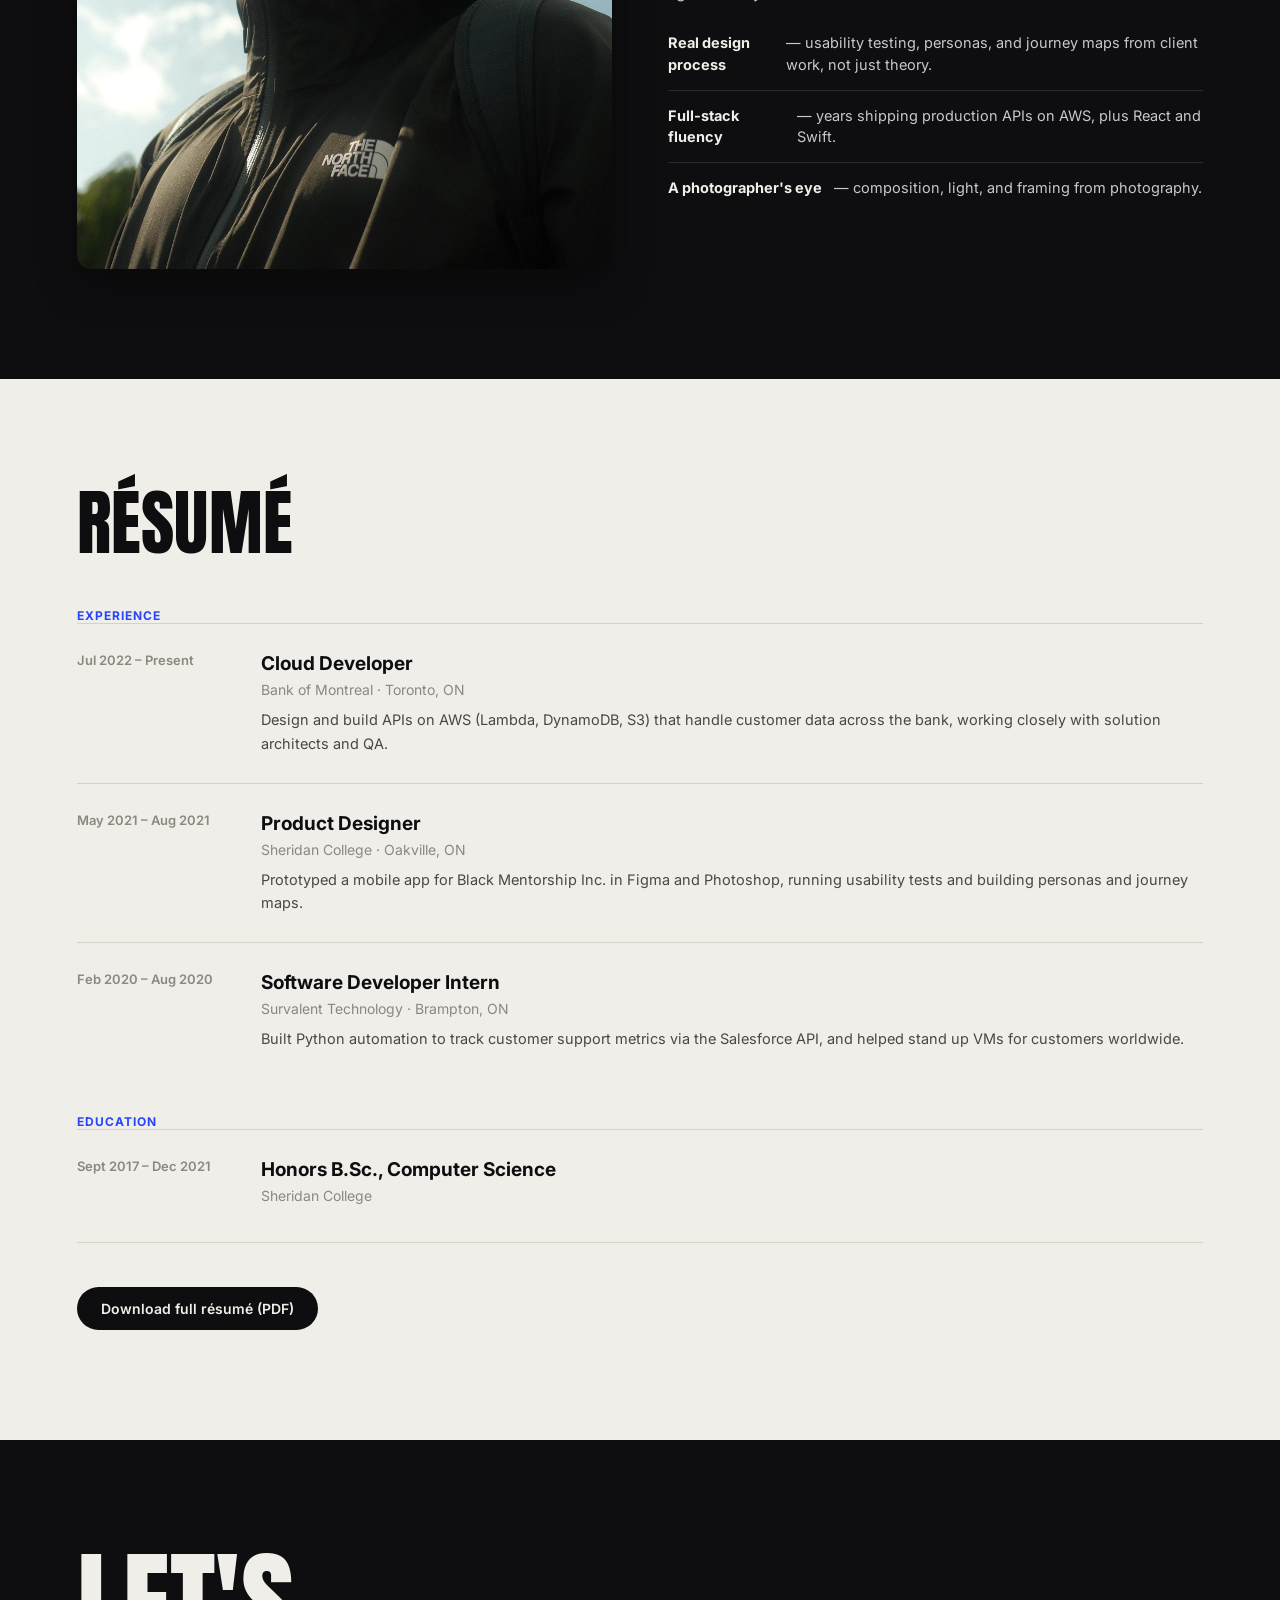
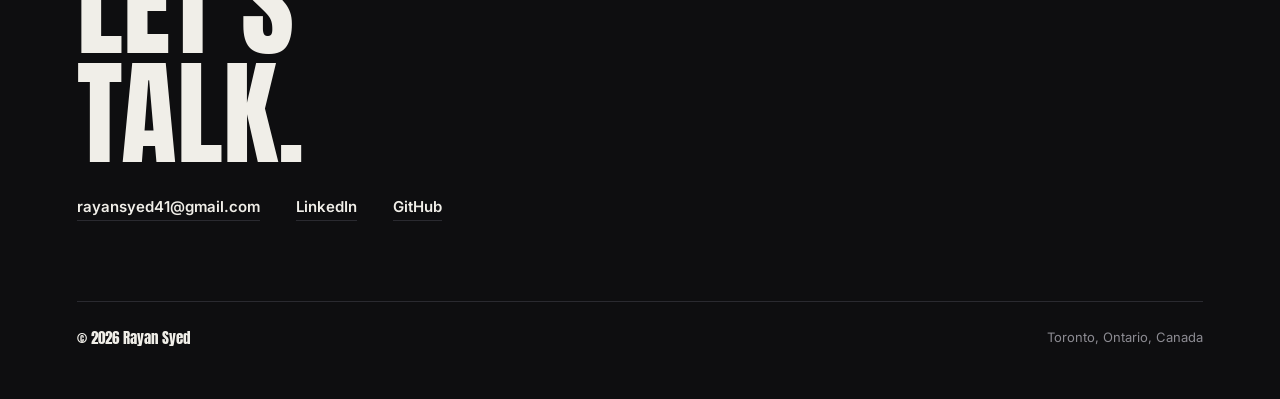
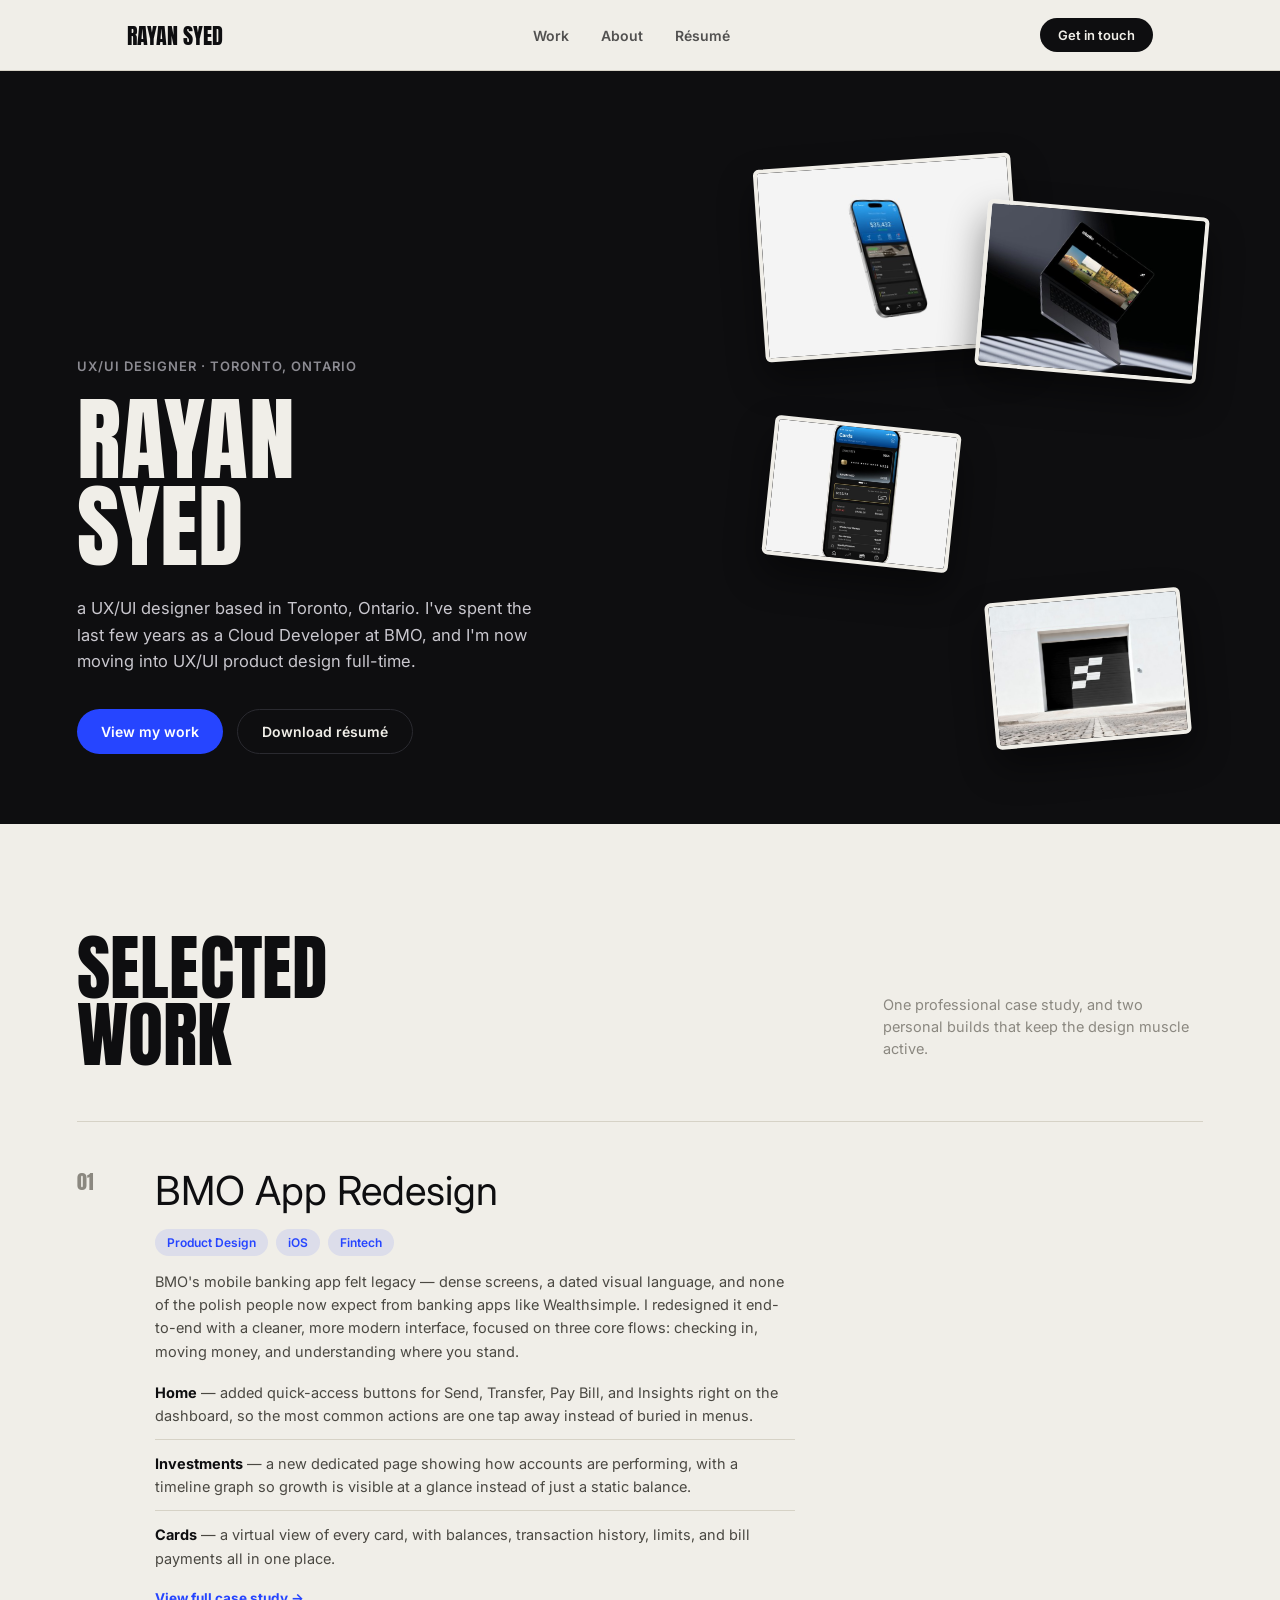
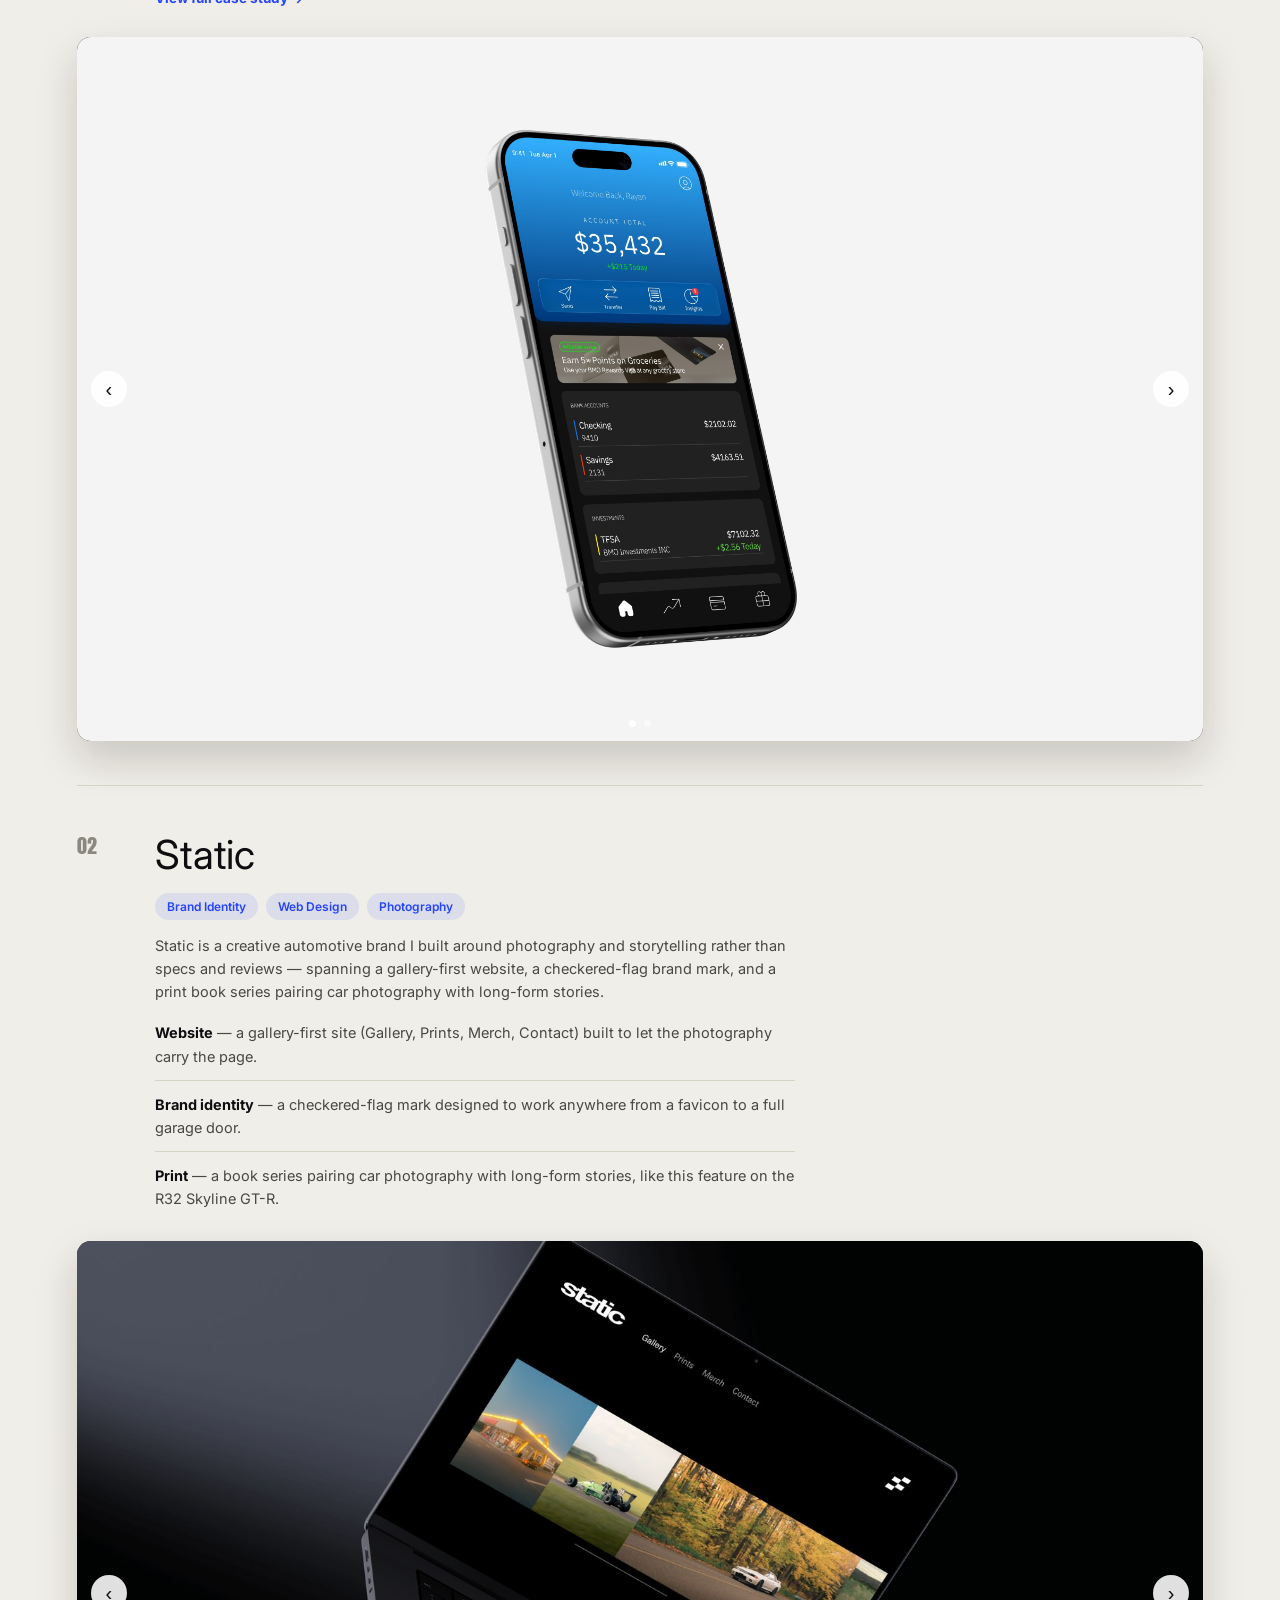
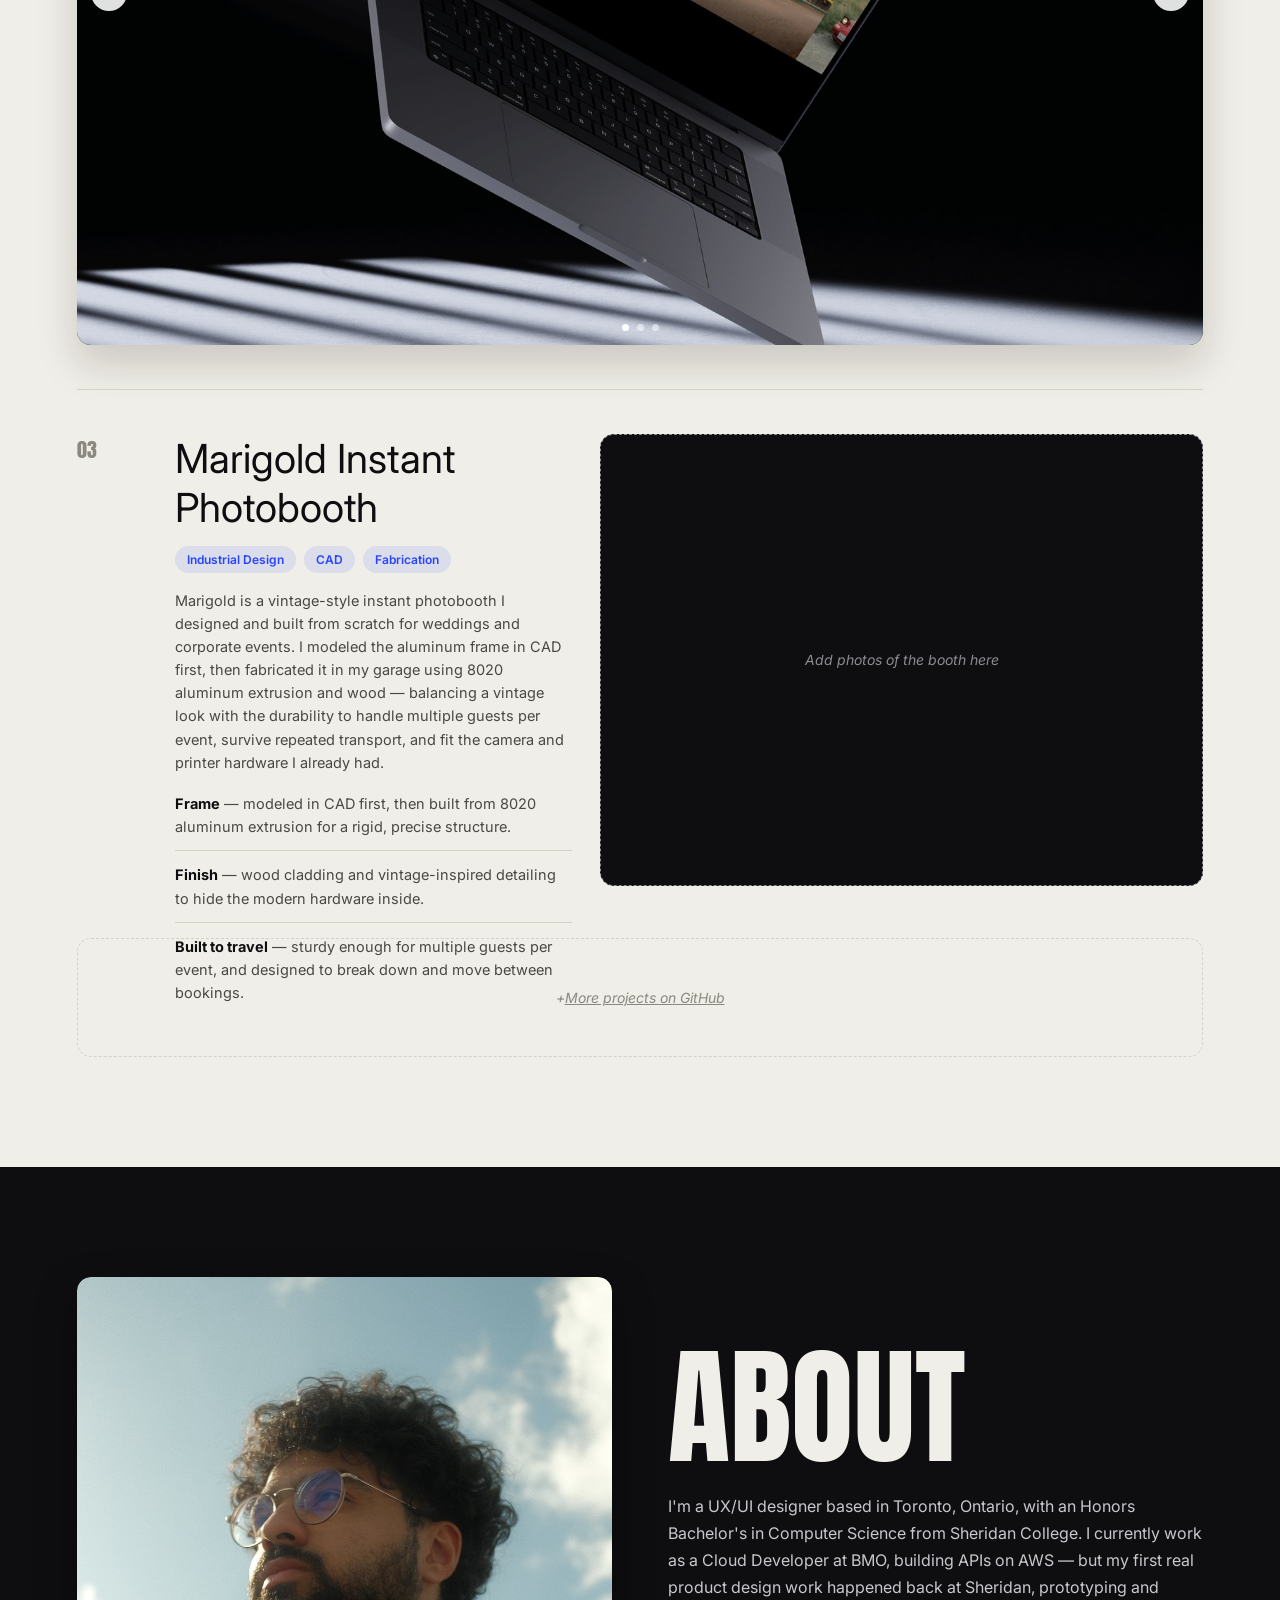
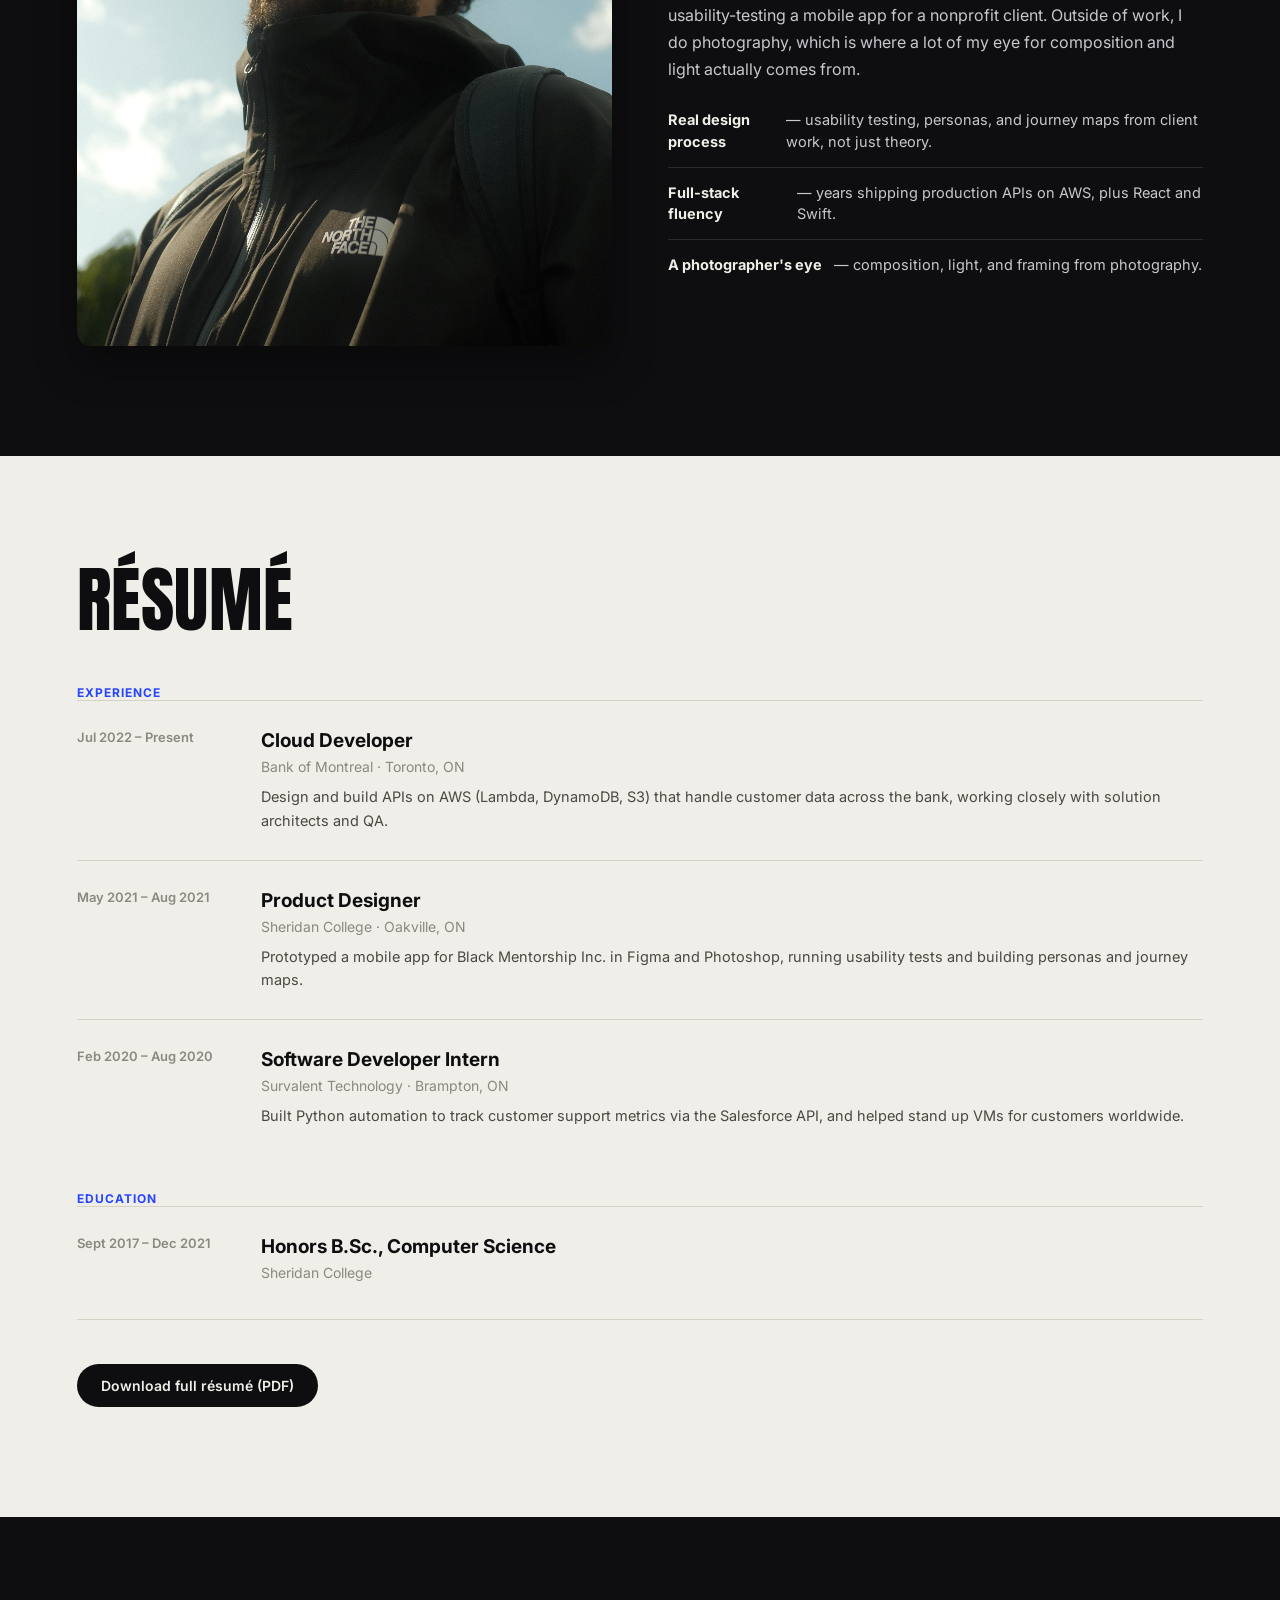
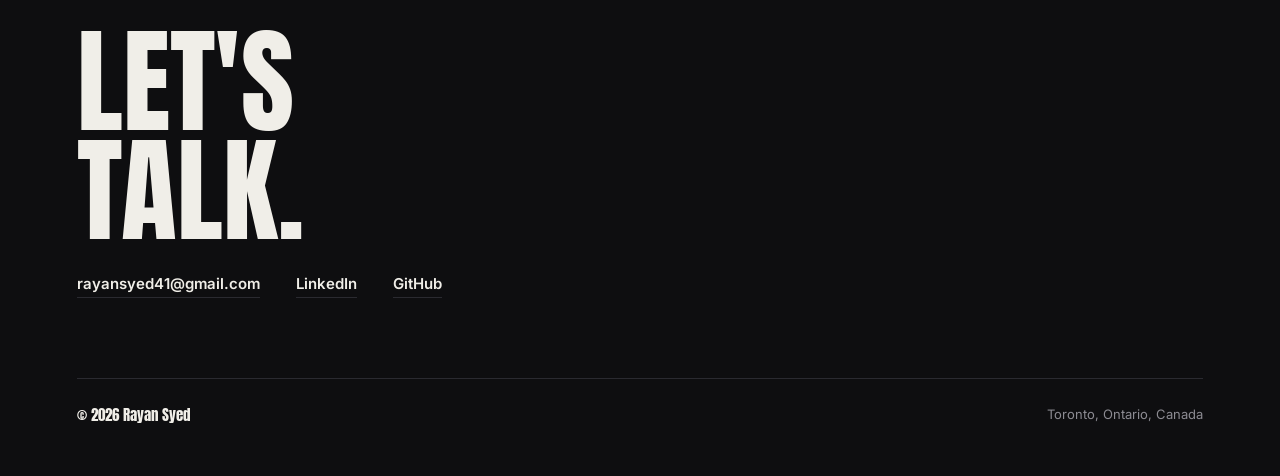
